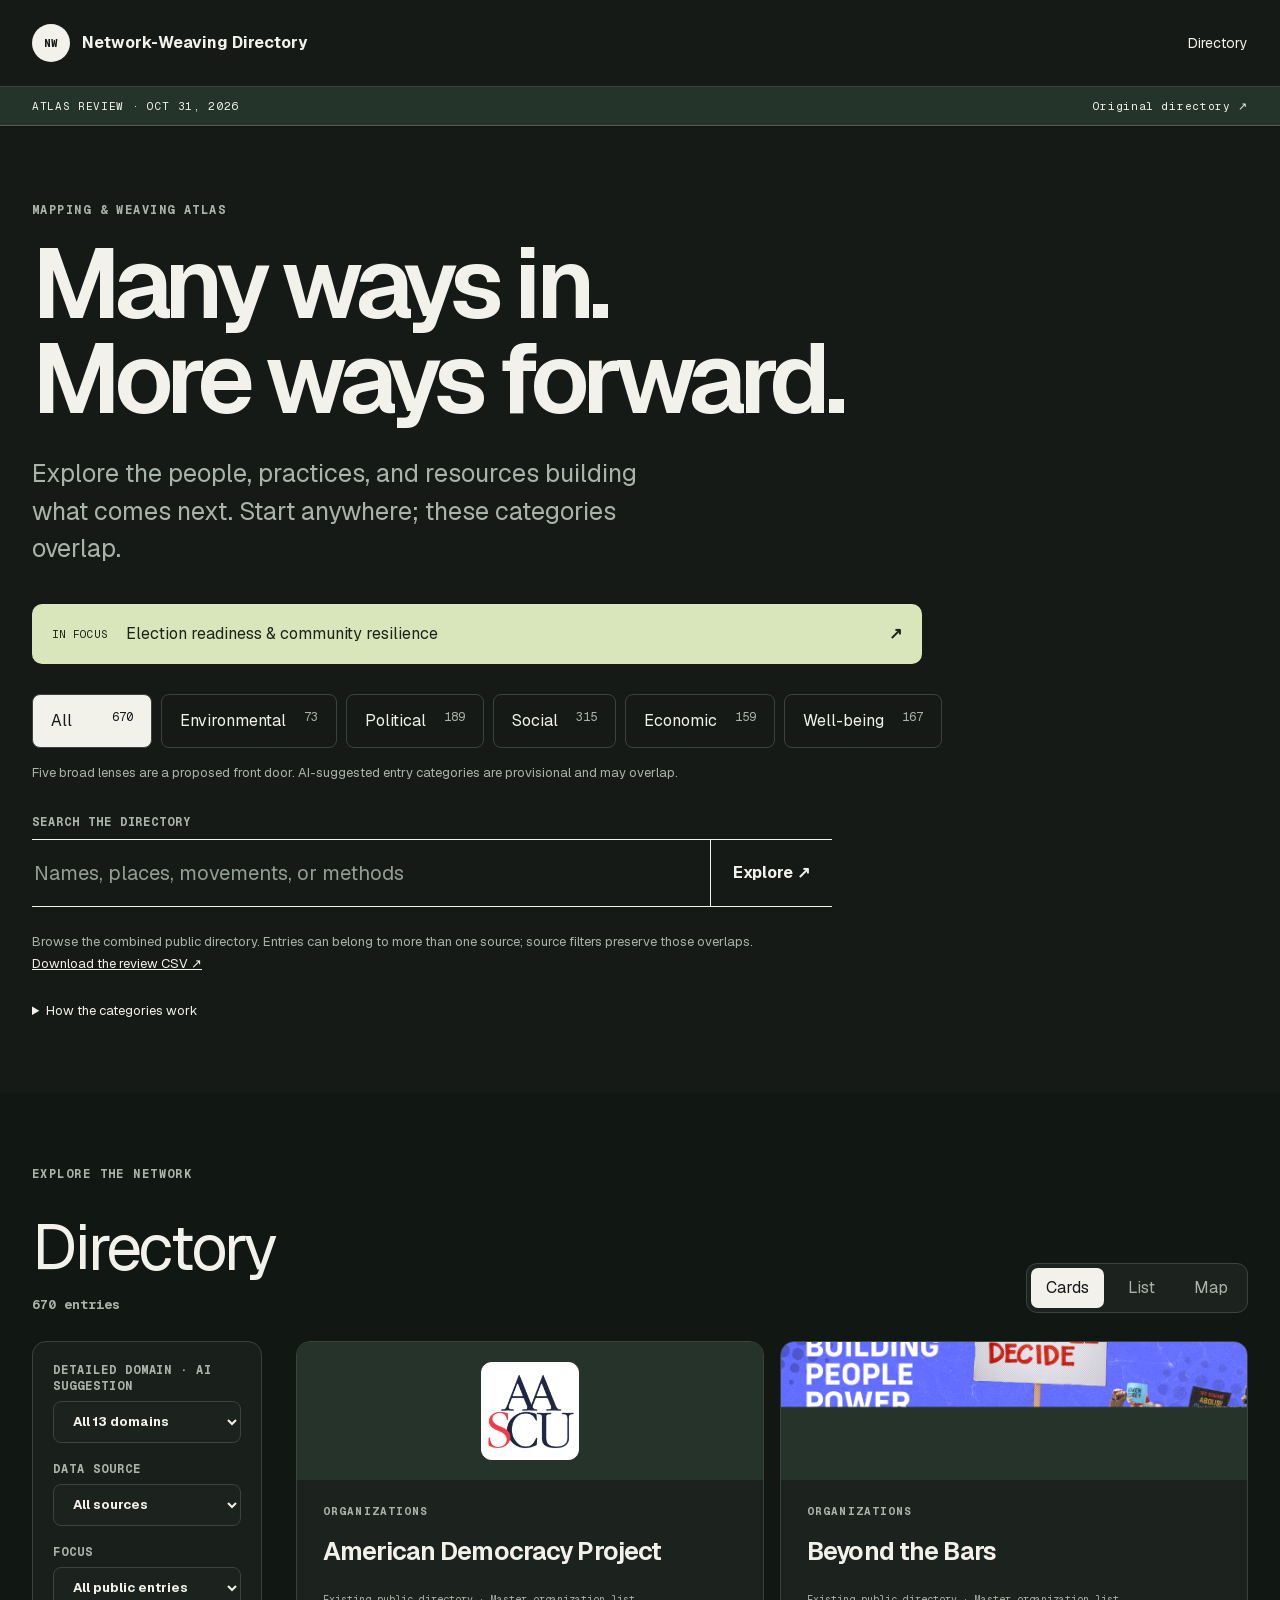
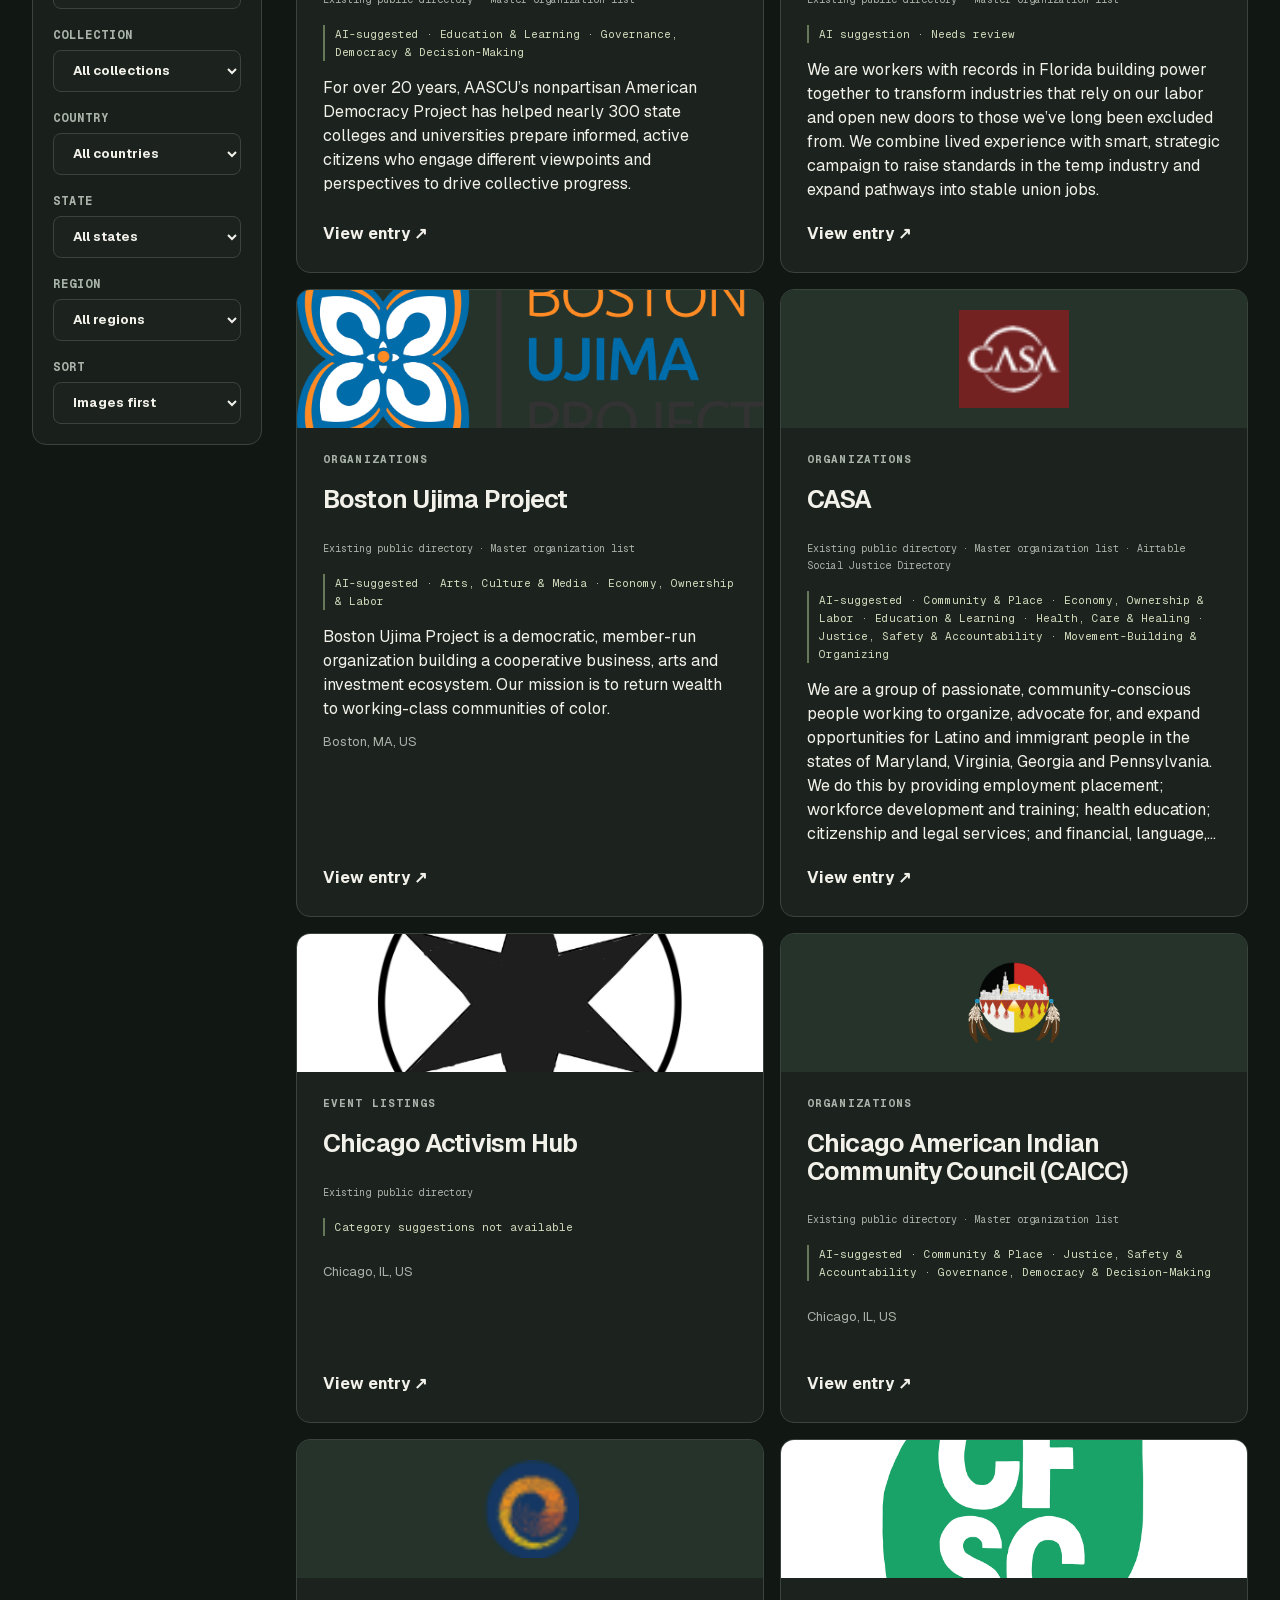
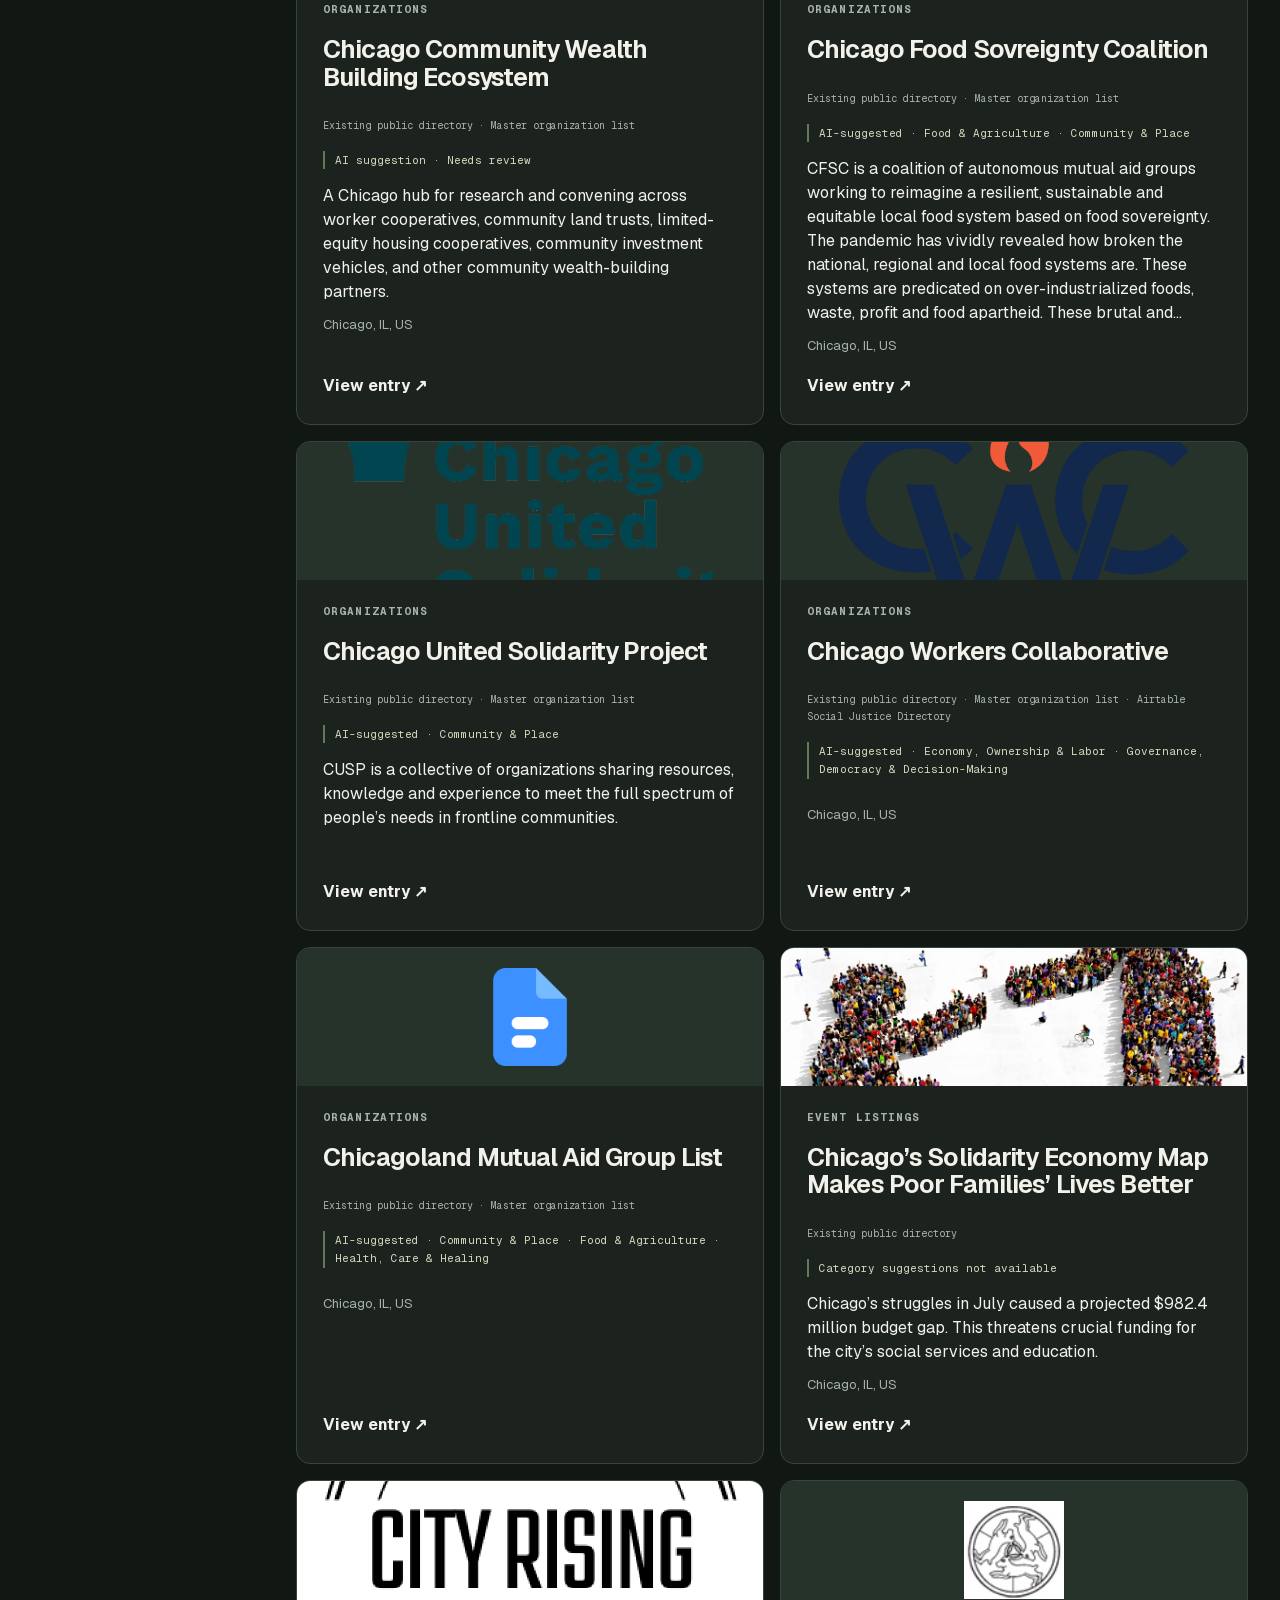
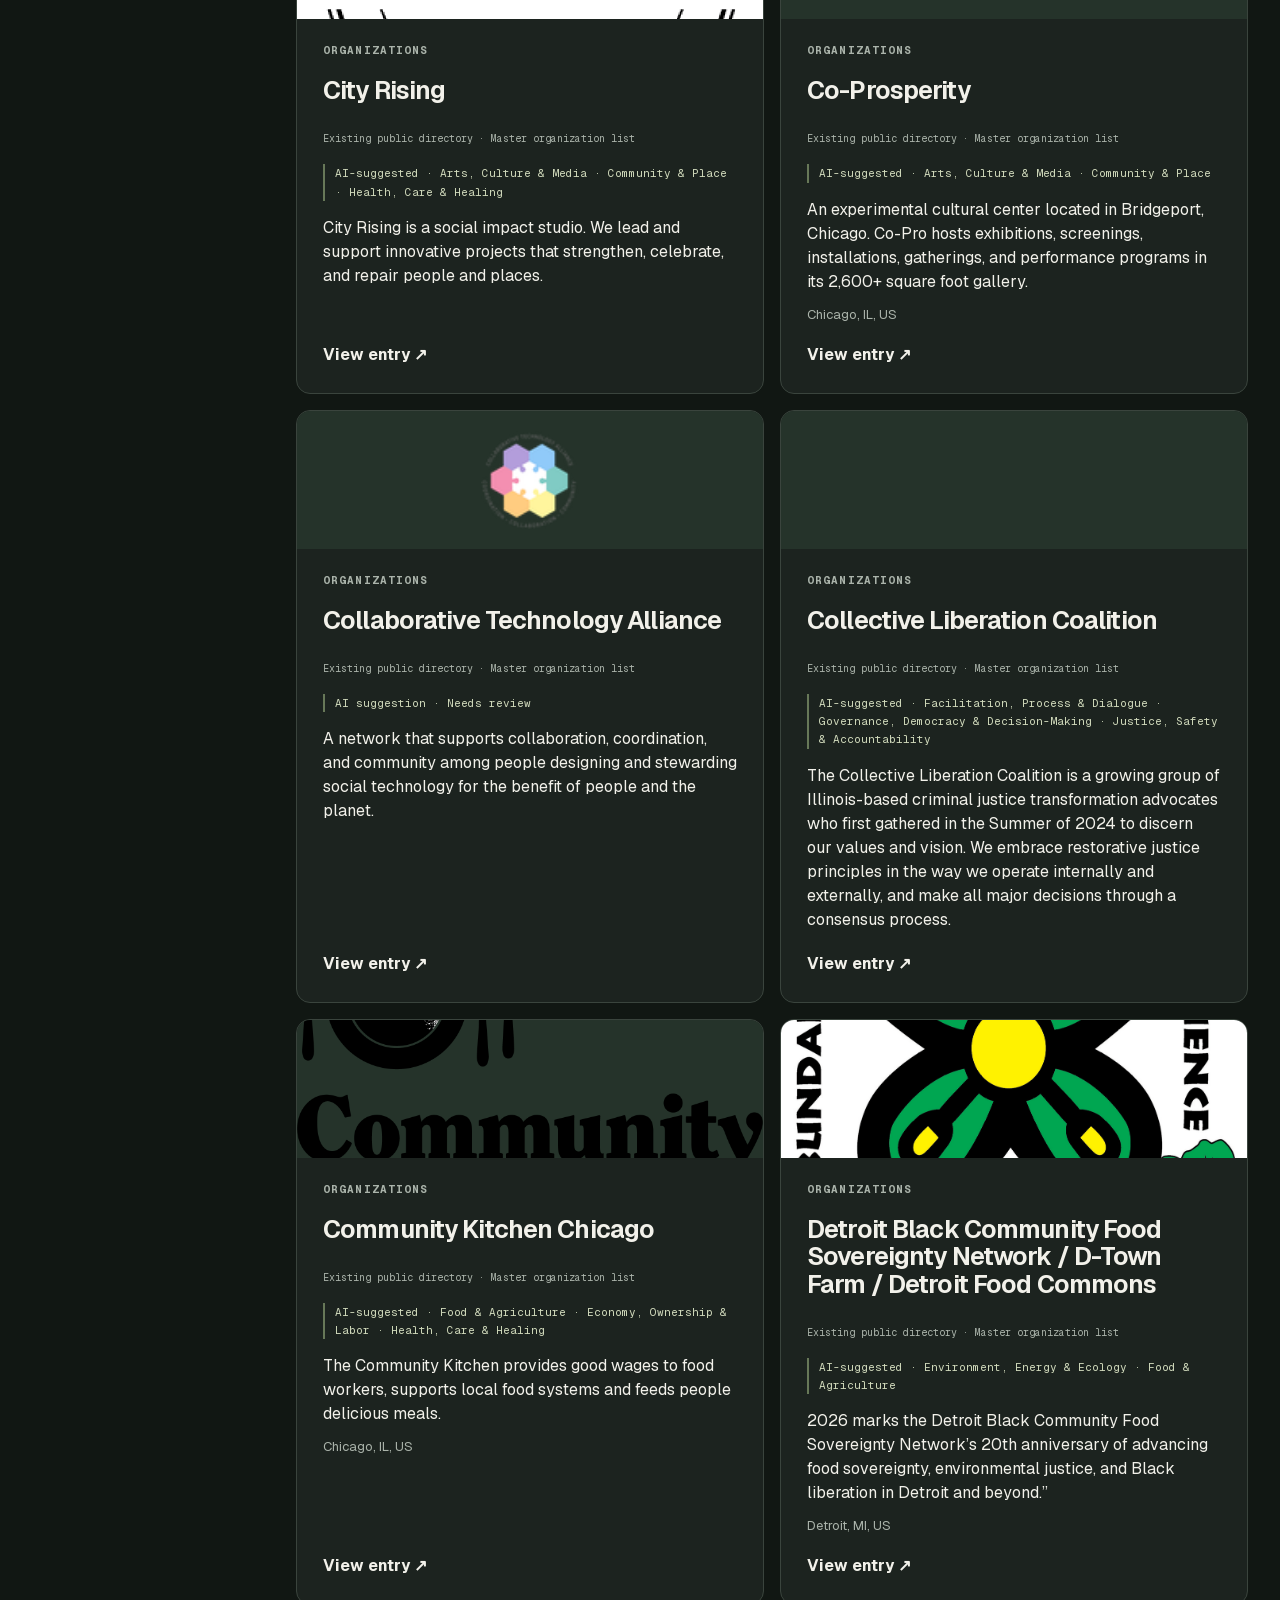
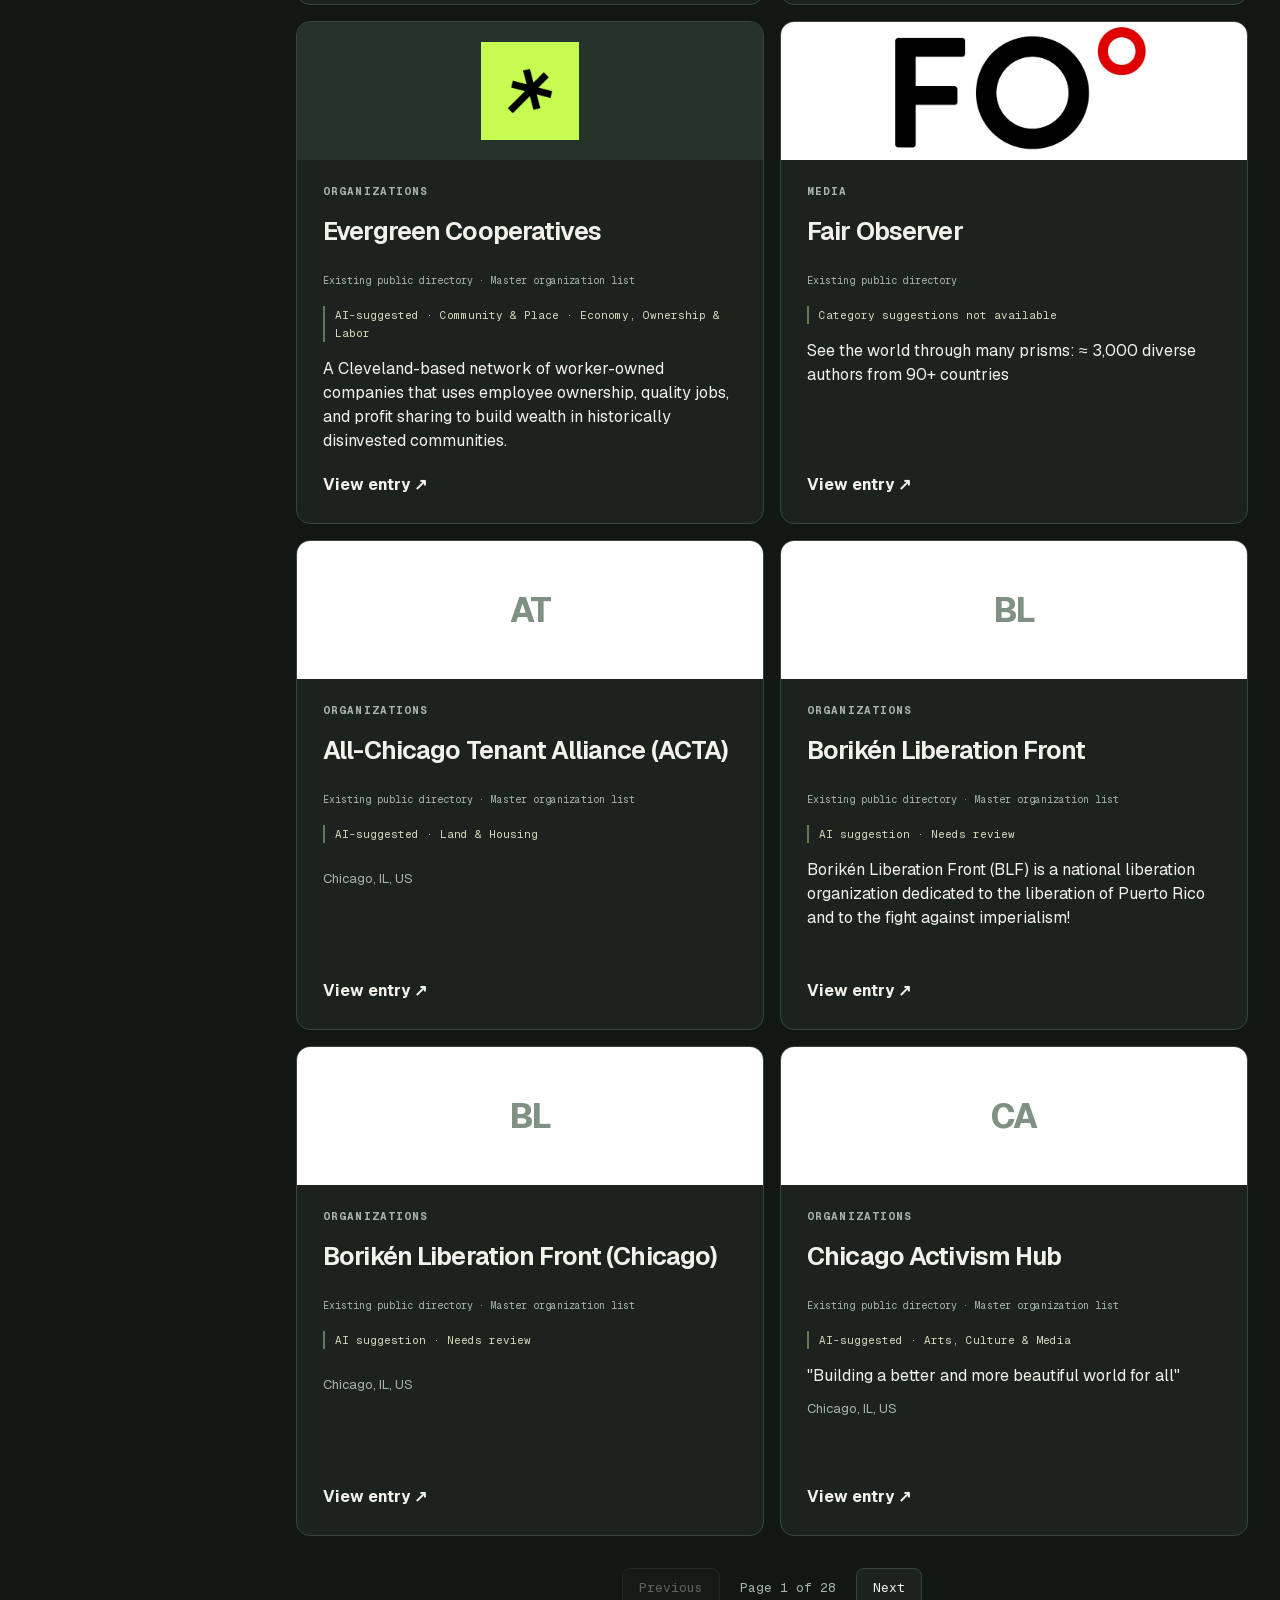
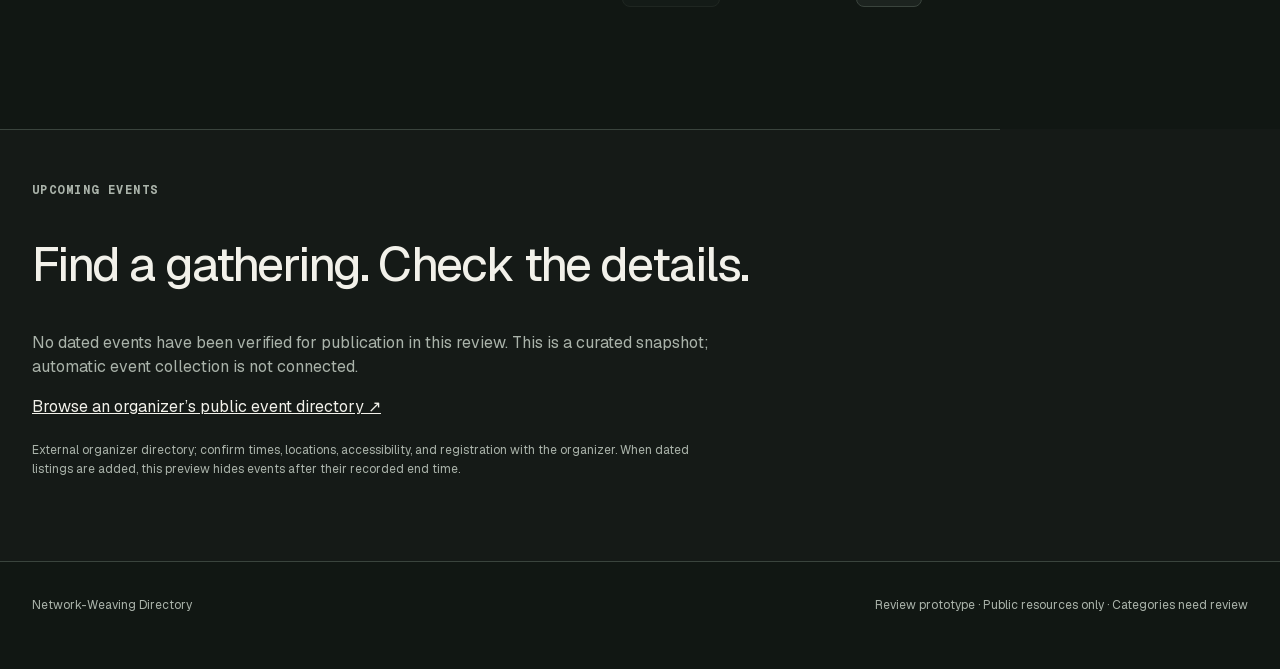
==== review-2026-10/index.html @ 5c13c652 "Add separate Atlas taxonomy and merged-source review" ====
<!doctype html>
<html lang="en">
<head>
  <meta charset="utf-8">
  <meta name="viewport" content="width=device-width, initial-scale=1">
  <meta name="theme-color" content="#151a17">
  <meta name="description" content="Explore the people and projects building what comes next.">
  <title>Collective Now — Atlas review</title>
  <link rel="stylesheet" href="../vendor/leaflet/leaflet.css">
  <link rel="stylesheet" href="../styles.css">
  <link rel="stylesheet" href="../match.css?v=mobile-20261016">
  <script defer src="../vendor/leaflet/leaflet.js"></script>
  <script defer src="./app.js?v=review-final-20261031"></script>
  <link rel="stylesheet" href="./review.css">
</head>
<body>
  <div class="shell">
    <header class="site-header">
      <a class="brand" href="#/" aria-label="Network-Weaving Directory home"><span class="brand-mark">NW</span><span>Network-Weaving Directory</span></a>
      <a class="nav-link" href="#/directory">Directory</a>
    </header>

    <div class="review-strip"><span>ATLAS REVIEW · OCT 31, 2026</span><a href="../">Original directory ↗</a></div>
    <main id="main">
      <section class="hero" id="hero">
        <p class="eyebrow">MAPPING &amp; WEAVING ATLAS</p>
        <h1>Many ways in.<br>More ways forward.</h1>
        <p class="hero-lead">Explore the people, practices, and resources building what comes next. Start anywhere; these categories overlap.</p>
        <a class="election-shortcut" href="#/directory?focus=election"><span>IN FOCUS</span> Election readiness &amp; community resilience <b aria-hidden="true">↗</b></a>
        <div id="lenses" class="lenses" aria-label="Broad lenses"></div>
        <p class="mapping-note">Five broad lenses are a proposed front door. AI-suggested entry categories are provisional and may overlap.</p>
        <form id="hero-search" class="hero-search" action="#/directory">
          <label for="search">SEARCH THE DIRECTORY</label>
          <div class="hero-search-row"><input id="search" type="search" placeholder="Names, places, movements, or methods" autocomplete="off"><button type="submit">Explore <span aria-hidden="true">↗</span></button></div>
        </form>
        <p class="merge-note">Browse the combined public directory. Entries can belong to more than one source; source filters preserve those overlaps. <a href="./directory-review.csv" download>Download the review CSV ↗</a></p>
        <details class="about-taxonomy"><summary>How the categories work</summary><p>Use a broad lens, search directly, or open a detailed domain. The 13 detailed domains remain available; no sequence of clicks is required. Individual category assignments are AI suggestions for review, not approved classifications.</p><p>Original tags remain visible on each entry. Domain, transformation, framework, practice, and place are different dimensions; this preview adds domain and broad-lens suggestions only.</p></details>
      </section>

      <section class="directory" id="directory" aria-labelledby="directory-title">
        <div class="section-heading"><div><p class="eyebrow">EXPLORE THE NETWORK</p><h2 id="directory-title">Directory</h2><p id="active-context" class="active-context"></p><p id="result-count" class="count" aria-live="polite"></p></div>
          <div class="view-switch" role="group" aria-label="Directory view">
            <button type="button" data-view="cards" aria-pressed="true">Cards</button>
            <button type="button" data-view="list" aria-pressed="false">List</button>
            <button type="button" data-view="map" aria-pressed="false">Map</button>
          </div>
        </div>
        <div class="directory-layout">
          <aside class="filters" aria-label="Directory filters">
            <label>DETAILED DOMAIN · AI SUGGESTION<select id="domain"><option value="">All 13 domains</option></select></label>
            <label>DATA SOURCE<select id="source"><option value="">All sources</option><option value="master-spreadsheet">Master organization list</option><option value="airtable-directory">Airtable Social Justice Directory</option><option value="existing-directory">Existing public directory</option><option value="election-curation">Reviewed election resources</option></select></label>
            <label>FOCUS<select id="focus"><option value="">All public entries</option><option value="election">Election &amp; democracy resources</option></select></label>
            <label>COLLECTION <select id="kind"><option value="">All collections</option></select></label>
            <label>COUNTRY <select id="country"><option value="">All countries</option></select></label>
            <label>STATE <select id="state"><option value="">All states</option></select></label>
            <label>REGION <select id="region"><option value="">All regions</option></select></label>
            <label>SORT <select id="sort"><option value="image">Images first</option><option value="az">Name A–Z</option><option value="za">Name Z–A</option></select></label>
            <button type="button" id="clear" class="clear" hidden>Clear filters</button>
          </aside>
          <div class="directory-content"><div id="results" class="results cards" aria-live="polite"></div><div id="pagination" class="pagination"></div></div>
        </div>
      </section>

      <section class="upcoming" id="upcoming"><p class="eyebrow">UPCOMING EVENTS</p><h2>Find a gathering. Check the details.</h2><p>No dated events have been verified for publication in this review. This is a curated snapshot; automatic event collection is not connected.</p><a href="https://indivisible.org/get-involved/attend-an-event/" target="_blank" rel="noopener noreferrer">Browse an organizer’s public event directory ↗</a><p class="fineprint">External organizer directory; confirm times, locations, accessibility, and registration with the organizer. When dated listings are added, this preview hides events after their recorded end time.</p></section>
      <section id="detail" class="detail" hidden aria-live="polite"></section>
    </main>
    <footer><span>Network-Weaving Directory</span><span>Review prototype · Public resources only · Categories need review</span></footer>
  </div>
</body>
</html>
---- vendor/leaflet/leaflet.css ----
/* required styles */

.leaflet-pane,
.leaflet-tile,
.leaflet-marker-icon,
.leaflet-marker-shadow,
.leaflet-tile-container,
.leaflet-pane > svg,
.leaflet-pane > canvas,
.leaflet-zoom-box,
.leaflet-image-layer,
.leaflet-layer {
	position: absolute;
	left: 0;
	top: 0;
	}
.leaflet-container {
	overflow: hidden;
	}
.leaflet-tile,
.leaflet-marker-icon,
.leaflet-marker-shadow {
	-webkit-user-select: none;
	   -moz-user-select: none;
	        user-select: none;
	  -webkit-user-drag: none;
	}
/* Prevents IE11 from highlighting tiles in blue */
.leaflet-tile::selection {
	background: transparent;
}
/* Safari renders non-retina tile on retina better with this, but Chrome is worse */
.leaflet-safari .leaflet-tile {
	image-rendering: -webkit-optimize-contrast;
	}
/* hack that prevents hw layers "stretching" when loading new tiles */
.leaflet-safari .leaflet-tile-container {
	width: 1600px;
	height: 1600px;
	-webkit-transform-origin: 0 0;
	}
.leaflet-marker-icon,
.leaflet-marker-shadow {
	display: block;
	}
/* .leaflet-container svg: reset svg max-width decleration shipped in Joomla! (joomla.org) 3.x */
/* .leaflet-container img: map is broken in FF if you have max-width: 100% on tiles */
.leaflet-container .leaflet-overlay-pane svg {
	max-width: none !important;
	max-height: none !important;
	}
.leaflet-container .leaflet-marker-pane img,
.leaflet-container .leaflet-shadow-pane img,
.leaflet-container .leaflet-tile-pane img,
.leaflet-container img.leaflet-image-layer,
.leaflet-container .leaflet-tile {
	max-width: none !important;
	max-height: none !important;
	width: auto;
	padding: 0;
	}

.leaflet-container img.leaflet-tile {
	/* See: https://bugs.chromium.org/p/chromium/issues/detail?id=600120 */
	mix-blend-mode: plus-lighter;
}

.leaflet-container.leaflet-touch-zoom {
	-ms-touch-action: pan-x pan-y;
	touch-action: pan-x pan-y;
	}
.leaflet-container.leaflet-touch-drag {
	-ms-touch-action: pinch-zoom;
	/* Fallback for FF which doesn't support pinch-zoom */
	touch-action: none;
	touch-action: pinch-zoom;
}
.leaflet-container.leaflet-touch-drag.leaflet-touch-zoom {
	-ms-touch-action: none;
	touch-action: none;
}
.leaflet-container {
	-webkit-tap-highlight-color: transparent;
}
.leaflet-container a {
	-webkit-tap-highlight-color: rgba(51, 181, 229, 0.4);
}
.leaflet-tile {
	filter: inherit;
	visibility: hidden;
	}
.leaflet-tile-loaded {
	visibility: inherit;
	}
.leaflet-zoom-box {
	width: 0;
	height: 0;
	-moz-box-sizing: border-box;
	     box-sizing: border-box;
	z-index: 800;
	}
/* workaround for https://bugzilla.mozilla.org/show_bug.cgi?id=888319 */
.leaflet-overlay-pane svg {
	-moz-user-select: none;
	}

.leaflet-pane         { z-index: 400; }

.leaflet-tile-pane    { z-index: 200; }
.leaflet-overlay-pane { z-index: 400; }
.leaflet-shadow-pane  { z-index: 500; }
.leaflet-marker-pane  { z-index: 600; }
.leaflet-tooltip-pane   { z-index: 650; }
.leaflet-popup-pane   { z-index: 700; }

.leaflet-map-pane canvas { z-index: 100; }
.leaflet-map-pane svg    { z-index: 200; }

.leaflet-vml-shape {
	width: 1px;
	height: 1px;
	}
.lvml {
	behavior: url(#default#VML);
	display: inline-block;
	position: absolute;
	}


/* control positioning */

.leaflet-control {
	position: relative;
	z-index: 800;
	pointer-events: visiblePainted; /* IE 9-10 doesn't have auto */
	pointer-events: auto;
	}
.leaflet-top,
.leaflet-bottom {
	position: absolute;
	z-index: 1000;
	pointer-events: none;
	}
.leaflet-top {
	top: 0;
	}
.leaflet-right {
	right: 0;
	}
.leaflet-bottom {
	bottom: 0;
	}
.leaflet-left {
	left: 0;
	}
.leaflet-control {
	float: left;
	clear: both;
	}
.leaflet-right .leaflet-control {
	float: right;
	}
.leaflet-top .leaflet-control {
	margin-top: 10px;
	}
.leaflet-bottom .leaflet-control {
	margin-bottom: 10px;
	}
.leaflet-left .leaflet-control {
	margin-left: 10px;
	}
.leaflet-right .leaflet-control {
	margin-right: 10px;
	}


/* zoom and fade animations */

.leaflet-fade-anim .leaflet-popup {
	opacity: 0;
	-webkit-transition: opacity 0.2s linear;
	   -moz-transition: opacity 0.2s linear;
	        transition: opacity 0.2s linear;
	}
.leaflet-fade-anim .leaflet-map-pane .leaflet-popup {
	opacity: 1;
	}
.leaflet-zoom-animated {
	-webkit-transform-origin: 0 0;
	    -ms-transform-origin: 0 0;
	        transform-origin: 0 0;
	}
svg.leaflet-zoom-animated {
	will-change: transform;
}

.leaflet-zoom-anim .leaflet-zoom-animated {
	-webkit-transition: -webkit-transform 0.25s cubic-bezier(0,0,0.25,1);
	   -moz-transition:    -moz-transform 0.25s cubic-bezier(0,0,0.25,1);
	        transition:         transform 0.25s cubic-bezier(0,0,0.25,1);
	}
.leaflet-zoom-anim .leaflet-tile,
.leaflet-pan-anim .leaflet-tile {
	-webkit-transition: none;
	   -moz-transition: none;
	        transition: none;
	}

.leaflet-zoom-anim .leaflet-zoom-hide {
	visibility: hidden;
	}


/* cursors */

.leaflet-interactive {
	cursor: pointer;
	}
.leaflet-grab {
	cursor: -webkit-grab;
	cursor:    -moz-grab;
	cursor:         grab;
	}
.leaflet-crosshair,
.leaflet-crosshair .leaflet-interactive {
	cursor: crosshair;
	}
.leaflet-popup-pane,
.leaflet-control {
	cursor: auto;
	}
.leaflet-dragging .leaflet-grab,
.leaflet-dragging .leaflet-grab .leaflet-interactive,
.leaflet-dragging .leaflet-marker-draggable {
	cursor: move;
	cursor: -webkit-grabbing;
	cursor:    -moz-grabbing;
	cursor:         grabbing;
	}

/* marker & overlays interactivity */
.leaflet-marker-icon,
.leaflet-marker-shadow,
.leaflet-image-layer,
.leaflet-pane > svg path,
.leaflet-tile-container {
	pointer-events: none;
	}

.leaflet-marker-icon.leaflet-interactive,
.leaflet-image-layer.leaflet-interactive,
.leaflet-pane > svg path.leaflet-interactive,
svg.leaflet-image-layer.leaflet-interactive path {
	pointer-events: visiblePainted; /* IE 9-10 doesn't have auto */
	pointer-events: auto;
	}

/* visual tweaks */

.leaflet-container {
	background: #ddd;
	outline-offset: 1px;
	}
.leaflet-container a {
	color: #0078A8;
	}
.leaflet-zoom-box {
	border: 2px dotted #38f;
	background: rgba(255,255,255,0.5);
	}


/* general typography */
.leaflet-container {
	font-family: "Helvetica Neue", Arial, Helvetica, sans-serif;
	font-size: 12px;
	font-size: 0.75rem;
	line-height: 1.5;
	}


/* general toolbar styles */

.leaflet-bar {
	box-shadow: 0 1px 5px rgba(0,0,0,0.65);
	border-radius: 4px;
	}
.leaflet-bar a {
	background-color: #fff;
	border-bottom: 1px solid #ccc;
	width: 26px;
	height: 26px;
	line-height: 26px;
	display: block;
	text-align: center;
	text-decoration: none;
	color: black;
	}
.leaflet-bar a,
.leaflet-control-layers-toggle {
	background-position: 50% 50%;
	background-repeat: no-repeat;
	display: block;
	}
.leaflet-bar a:hover,
.leaflet-bar a:focus {
	background-color: #f4f4f4;
	}
.leaflet-bar a:first-child {
	border-top-left-radius: 4px;
	border-top-right-radius: 4px;
	}
.leaflet-bar a:last-child {
	border-bottom-left-radius: 4px;
	border-bottom-right-radius: 4px;
	border-bottom: none;
	}
.leaflet-bar a.leaflet-disabled {
	cursor: default;
	background-color: #f4f4f4;
	color: #bbb;
	}

.leaflet-touch .leaflet-bar a {
	width: 30px;
	height: 30px;
	line-height: 30px;
	}
.leaflet-touch .leaflet-bar a:first-child {
	border-top-left-radius: 2px;
	border-top-right-radius: 2px;
	}
.leaflet-touch .leaflet-bar a:last-child {
	border-bottom-left-radius: 2px;
	border-bottom-right-radius: 2px;
	}

/* zoom control */

.leaflet-control-zoom-in,
.leaflet-control-zoom-out {
	font: bold 18px 'Lucida Console', Monaco, monospace;
	text-indent: 1px;
	}

.leaflet-touch .leaflet-control-zoom-in, .leaflet-touch .leaflet-control-zoom-out  {
	font-size: 22px;
	}


/* layers control */

.leaflet-control-layers {
	box-shadow: 0 1px 5px rgba(0,0,0,0.4);
	background: #fff;
	border-radius: 5px;
	}
.leaflet-control-layers-toggle {
	background-image: url(images/layers.png);
	width: 36px;
	height: 36px;
	}
.leaflet-retina .leaflet-control-layers-toggle {
	background-image: url(images/layers-2x.png);
	background-size: 26px 26px;
	}
.leaflet-touch .leaflet-control-layers-toggle {
	width: 44px;
	height: 44px;
	}
.leaflet-control-layers .leaflet-control-layers-list,
.leaflet-control-layers-expanded .leaflet-control-layers-toggle {
	display: none;
	}
.leaflet-control-layers-expanded .leaflet-control-layers-list {
	display: block;
	position: relative;
	}
.leaflet-control-layers-expanded {
	padding: 6px 10px 6px 6px;
	color: #333;
	background: #fff;
	}
.leaflet-control-layers-scrollbar {
	overflow-y: scroll;
	overflow-x: hidden;
	padding-right: 5px;
	}
.leaflet-control-layers-selector {
	margin-top: 2px;
	position: relative;
	top: 1px;
	}
.leaflet-control-layers label {
	display: block;
	font-size: 13px;
	font-size: 1.08333em;
	}
.leaflet-control-layers-separator {
	height: 0;
	border-top: 1px solid #ddd;
	margin: 5px -10px 5px -6px;
	}

/* Default icon URLs */
.leaflet-default-icon-path { /* used only in path-guessing heuristic, see L.Icon.Default */
	background-image: url(images/marker-icon.png);
	}


/* attribution and scale controls */

.leaflet-container .leaflet-control-attribution {
	background: #fff;
	background: rgba(255, 255, 255, 0.8);
	margin: 0;
	}
.leaflet-control-attribution,
.leaflet-control-scale-line {
	padding: 0 5px;
	color: #333;
	line-height: 1.4;
	}
.leaflet-control-attribution a {
	text-decoration: none;
	}
.leaflet-control-attribution a:hover,
.leaflet-control-attribution a:focus {
	text-decoration: underline;
	}
.leaflet-attribution-flag {
	display: inline !important;
	vertical-align: baseline !important;
	width: 1em;
	height: 0.6669em;
	}
.leaflet-left .leaflet-control-scale {
	margin-left: 5px;
	}
.leaflet-bottom .leaflet-control-scale {
	margin-bottom: 5px;
	}
.leaflet-control-scale-line {
	border: 2px solid #777;
	border-top: none;
	line-height: 1.1;
	padding: 2px 5px 1px;
	white-space: nowrap;
	-moz-box-sizing: border-box;
	     box-sizing: border-box;
	background: rgba(255, 255, 255, 0.8);
	text-shadow: 1px 1px #fff;
	}
.leaflet-control-scale-line:not(:first-child) {
	border-top: 2px solid #777;
	border-bottom: none;
	margin-top: -2px;
	}
.leaflet-control-scale-line:not(:first-child):not(:last-child) {
	border-bottom: 2px solid #777;
	}

.leaflet-touch .leaflet-control-attribution,
.leaflet-touch .leaflet-control-layers,
.leaflet-touch .leaflet-bar {
	box-shadow: none;
	}
.leaflet-touch .leaflet-control-layers,
.leaflet-touch .leaflet-bar {
	border: 2px solid rgba(0,0,0,0.2);
	background-clip: padding-box;
	}


/* popup */

.leaflet-popup {
	position: absolute;
	text-align: center;
	margin-bottom: 20px;
	}
.leaflet-popup-content-wrapper {
	padding: 1px;
	text-align: left;
	border-radius: 12px;
	}
.leaflet-popup-content {
	margin: 13px 24px 13px 20px;
	line-height: 1.3;
	font-size: 13px;
	font-size: 1.08333em;
	min-height: 1px;
	}
.leaflet-popup-content p {
	margin: 17px 0;
	margin: 1.3em 0;
	}
.leaflet-popup-tip-container {
	width: 40px;
	height: 20px;
	position: absolute;
	left: 50%;
	margin-top: -1px;
	margin-left: -20px;
	overflow: hidden;
	pointer-events: none;
	}
.leaflet-popup-tip {
	width: 17px;
	height: 17px;
	padding: 1px;

	margin: -10px auto 0;
	pointer-events: auto;

	-webkit-transform: rotate(45deg);
	   -moz-transform: rotate(45deg);
	    -ms-transform: rotate(45deg);
	        transform: rotate(45deg);
	}
.leaflet-popup-content-wrapper,
.leaflet-popup-tip {
	background: white;
	color: #333;
	box-shadow: 0 3px 14px rgba(0,0,0,0.4);
	}
.leaflet-container a.leaflet-popup-close-button {
	position: absolute;
	top: 0;
	right: 0;
	border: none;
	text-align: center;
	width: 24px;
	height: 24px;
	font: 16px/24px Tahoma, Verdana, sans-serif;
	color: #757575;
	text-decoration: none;
	background: transparent;
	}
.leaflet-container a.leaflet-popup-close-button:hover,
.leaflet-container a.leaflet-popup-close-button:focus {
	color: #585858;
	}
.leaflet-popup-scrolled {
	overflow: auto;
	}

.leaflet-oldie .leaflet-popup-content-wrapper {
	-ms-zoom: 1;
	}
.leaflet-oldie .leaflet-popup-tip {
	width: 24px;
	margin: 0 auto;

	-ms-filter: "progid:DXImageTransform.Microsoft.Matrix(M11=0.70710678, M12=0.70710678, M21=-0.70710678, M22=0.70710678)";
	filter: progid:DXImageTransform.Microsoft.Matrix(M11=0.70710678, M12=0.70710678, M21=-0.70710678, M22=0.70710678);
	}

.leaflet-oldie .leaflet-control-zoom,
.leaflet-oldie .leaflet-control-layers,
.leaflet-oldie .leaflet-popup-content-wrapper,
.leaflet-oldie .leaflet-popup-tip {
	border: 1px solid #999;
	}


/* div icon */

.leaflet-div-icon {
	background: #fff;
	border: 1px solid #666;
	}


/* Tooltip */
/* Base styles for the element that has a tooltip */
.leaflet-tooltip {
	position: absolute;
	padding: 6px;
	background-color: #fff;
	border: 1px solid #fff;
	border-radius: 3px;
	color: #222;
	white-space: nowrap;
	-webkit-user-select: none;
	-moz-user-select: none;
	-ms-user-select: none;
	user-select: none;
	pointer-events: none;
	box-shadow: 0 1px 3px rgba(0,0,0,0.4);
	}
.leaflet-tooltip.leaflet-interactive {
	cursor: pointer;
	pointer-events: auto;
	}
.leaflet-tooltip-top:before,
.leaflet-tooltip-bottom:before,
.leaflet-tooltip-left:before,
.leaflet-tooltip-right:before {
	position: absolute;
	pointer-events: none;
	border: 6px solid transparent;
	background: transparent;
	content: "";
	}

/* Directions */

.leaflet-tooltip-bottom {
	margin-top: 6px;
}
.leaflet-tooltip-top {
	margin-top: -6px;
}
.leaflet-tooltip-bottom:before,
.leaflet-tooltip-top:before {
	left: 50%;
	margin-left: -6px;
	}
.leaflet-tooltip-top:before {
	bottom: 0;
	margin-bottom: -12px;
	border-top-color: #fff;
	}
.leaflet-tooltip-bottom:before {
	top: 0;
	margin-top: -12px;
	margin-left: -6px;
	border-bottom-color: #fff;
	}
.leaflet-tooltip-left {
	margin-left: -6px;
}
.leaflet-tooltip-right {
	margin-left: 6px;
}
.leaflet-tooltip-left:before,
.leaflet-tooltip-right:before {
	top: 50%;
	margin-top: -6px;
	}
.leaflet-tooltip-left:before {
	right: 0;
	margin-right: -12px;
	border-left-color: #fff;
	}
.leaflet-tooltip-right:before {
	left: 0;
	margin-left: -12px;
	border-right-color: #fff;
	}

/* Printing */

@media print {
	/* Prevent printers from removing background-images of controls. */
	.leaflet-control {
		-webkit-print-color-adjust: exact;
		print-color-adjust: exact;
		}
	}
---- styles.css ----
:root{color-scheme:dark;--bg:#121816;--panel:#1a211e;--panel2:#202923;--ink:#f1efe8;--muted:#a6afa8;--line:#3c4840;--lime:#d4e59c;--mono:ui-monospace,SFMono-Regular,Menlo,Consolas,monospace;font-family:Inter,"Helvetica Neue",Arial,sans-serif}
*{box-sizing:border-box}html{scroll-behavior:smooth}body{margin:0;background:var(--bg);color:var(--ink)}button,input,select{font:inherit}button,a,select{touch-action:manipulation}button{cursor:pointer}a{color:inherit}a:hover{color:var(--lime)}button:focus-visible,a:focus-visible,input:focus-visible,select:focus-visible{outline:2px solid var(--lime);outline-offset:3px}
.shell{max-width:1300px;margin:auto;padding:0 clamp(20px,3vw,48px)}.site-header{height:92px;display:flex;align-items:center;justify-content:space-between;border-bottom:1px solid var(--line)}.brand{display:flex;align-items:center;gap:12px;text-decoration:none;font-size:16px;font-weight:750}.brand-mark{width:40px;height:40px;border-radius:50%;background:var(--ink);color:var(--bg);display:grid;place-items:center;font:700 12px var(--mono)}.brand-sub{color:var(--muted);font-weight:500}.nav-link{text-decoration:none;font-size:14px}.eyebrow{font:700 12px var(--mono);letter-spacing:.14em;color:var(--lime)}.hero{padding:clamp(90px,12vw,155px) 0 84px}.hero h1{max-width:1010px;margin:26px 0 24px;font-size:clamp(53px,7vw,110px);line-height:.99;letter-spacing:-.075em;font-weight:760}.hero-lead{max-width:610px;color:var(--muted);font-size:clamp(19px,2vw,25px);line-height:1.45}.hero-search{margin-top:42px;max-width:850px}.hero-search label,.filters label{display:block;font:700 11px var(--mono);letter-spacing:.13em;color:var(--muted)}.hero-search-row{display:flex;border-block:1px solid var(--ink);margin-top:10px}.hero-search input{min-width:0;flex:1;padding:20px 2px;border:0;background:transparent;color:var(--ink);outline:0;font-size:18px}.hero-search input::placeholder{color:#7f8981}.hero-search button{border:0;border-left:1px solid var(--ink);padding:0 24px;background:transparent;color:var(--ink);font-weight:700}.hero-search button:hover{background:var(--lime);color:var(--bg)}.collections{display:flex;flex-wrap:wrap;gap:9px;margin-top:55px}.collection{background:var(--panel);border:1px solid var(--line);border-radius:99px;color:var(--ink);padding:10px 15px;font-size:13px}.collection b{font-family:var(--mono);margin-right:8px;color:var(--lime)}.collection:hover,.collection.active{background:var(--lime);color:var(--bg)}.collection:hover b,.collection.active b{color:var(--bg)}
.directory{padding:36px 0 90px;border-top:1px solid var(--line)}.section-heading{display:flex;align-items:end;justify-content:space-between;gap:20px}.section-heading h2{font-size:clamp(44px,6vw,76px);letter-spacing:-.06em;line-height:1;margin:15px 0 26px}.count{color:var(--muted);font:14px var(--mono);white-space:nowrap}.toolbar{display:flex;justify-content:space-between;align-items:center;border-bottom:1px solid var(--line);padding:20px 0}.view-switch{display:flex;gap:5px}.view-switch button,.clear,.pagination button{border:1px solid var(--line);border-radius:99px;padding:10px 16px;background:transparent;color:var(--ink);font-size:13px}.view-switch button[aria-pressed=true]{background:var(--ink);border-color:var(--ink);color:var(--bg)}.clear{border:0;color:var(--lime)}.filters{display:grid;grid-template-columns:repeat(5,minmax(120px,1fr));gap:18px;padding:27px 0}.filters select{display:block;width:100%;margin-top:10px;padding:11px 28px 11px 10px;border:1px solid var(--line);background:var(--panel);color:var(--ink);border-radius:3px;font-size:14px}.results.cards{display:grid;grid-template-columns:repeat(3,minmax(0,1fr));gap:18px}.card{background:var(--panel);border:1px solid var(--line);min-height:350px;display:flex;flex-direction:column;overflow:hidden}.card-art{height:150px;display:grid;place-items:center;background:var(--panel2);overflow:hidden;color:var(--lime);font-size:44px;font-weight:700;letter-spacing:-.1em}.card-art img{height:100%;width:100%;object-fit:cover}.card-art.logo img{object-fit:contain;max-height:112px;max-width:80%}.card-body{padding:23px;display:flex;flex-direction:column;flex:1}.kind{font:700 11px var(--mono);letter-spacing:.1em;color:var(--lime);text-transform:uppercase}.card h3{font-size:24px;line-height:1.14;letter-spacing:-.035em;margin:12px 0}.card h3 a{text-decoration:none}.summary{color:var(--muted);line-height:1.48;font-size:14px;overflow-wrap:anywhere}.card .summary{display:-webkit-box;-webkit-line-clamp:4;-webkit-box-orient:vertical;overflow:hidden}.meta{color:#bdc5bd;font:12px var(--mono);margin-top:auto;padding-top:15px}.view-entry{display:inline-block;margin-top:20px;text-decoration:none;border-bottom:1px solid var(--lime);width:max-content;font-size:13px;font-weight:700}.results.list{display:block}.list .card{min-height:0;display:grid;grid-template-columns:130px 1fr;margin-bottom:10px}.list .card-art{height:100%;min-height:150px}.list .card-body{padding:20px}.list .card h3{margin:8px 0}.list .card .summary{-webkit-line-clamp:2}.pagination{display:flex;justify-content:center;align-items:center;gap:20px;margin:32px 0;color:var(--muted);font:13px var(--mono)}.pagination button:disabled{opacity:.35;cursor:default}.empty{padding:80px 20px;text-align:center;border:1px solid var(--line);color:var(--muted)}.empty h3{color:var(--ink);font-size:28px}
.map{position:relative;height:600px;max-height:68vw;border:1px solid var(--line);overflow:hidden;background:radial-gradient(circle at 40% 50%,#324537,#202b25 55%,#18211c)}.map::before{content:"";position:absolute;inset:0;background-image:linear-gradient(to right,#ffffff12 1px,transparent 1px),linear-gradient(to bottom,#ffffff12 1px,transparent 1px);background-size:10% 20%;pointer-events:none}.map-label{position:absolute;left:25px;top:22px;z-index:2;color:var(--ink);background:#121816cb;padding:9px 12px;font:12px var(--mono)}.map-point{position:absolute;width:14px;height:14px;border:2px solid var(--bg);border-radius:50%;background:var(--lime);transform:translate(-50%,-50%);box-shadow:0 0 0 2px var(--lime);z-index:1}.map-point:hover,.map-point:focus-visible{transform:translate(-50%,-50%) scale(1.4);z-index:3}.map-key{margin-top:14px;color:var(--muted);font-size:13px}.detail{padding:70px 0 110px;max-width:900px}.back-link{text-decoration:none;font:13px var(--mono);color:var(--lime)}.detail h1{font-size:clamp(52px,7vw,90px);line-height:1.05;letter-spacing:-.07em;margin:24px 0}.detail .summary{font-size:21px;line-height:1.55;color:var(--ink)}.detail .detail-art{max-height:360px;max-width:100%;object-fit:contain;margin:35px 0;background:var(--panel);padding:20px}.chips{display:flex;gap:8px;flex-wrap:wrap;margin:30px 0}.chip{border:1px solid var(--line);border-radius:99px;padding:7px 12px;font-size:12px;color:var(--muted)}.detail-meta{display:grid;grid-template-columns:repeat(2,minmax(0,1fr));gap:15px;border-block:1px solid var(--line);padding:22px 0;margin:35px 0}.detail-meta dt{font:11px var(--mono);color:var(--muted);text-transform:uppercase}.detail-meta dd{margin:6px 0 0}.website{display:inline-block;padding:14px 20px;border:1px solid var(--lime);text-decoration:none;color:var(--lime);font-weight:700}footer{display:flex;justify-content:space-between;gap:20px;border-top:1px solid var(--line);padding:36px 0 55px;color:var(--muted);font-size:12px}
@media(max-width:850px){.results.cards{grid-template-columns:repeat(2,minmax(0,1fr))}.filters{grid-template-columns:repeat(3,minmax(0,1fr))}.hero{padding-top:95px}.hero h1{font-size:clamp(53px,8vw,75px)}}
@media(max-width:590px){.brand-sub{display:none}.site-header{height:72px}.hero{padding:75px 0 58px}.hero h1{font-size:52px}.hero-lead{font-size:18px}.hero-search-row{flex-wrap:wrap}.hero-search input{width:100%;flex:auto}.hero-search button{width:100%;border-left:0;border-top:1px solid var(--ink);padding:14px}.collections{margin-top:32px}.section-heading{align-items:start}.count{padding-top:30px}.filters{grid-template-columns:repeat(2,minmax(0,1fr));gap:14px}.results.cards{grid-template-columns:1fr}.list .card{grid-template-columns:100px 1fr}.list .card-art{min-height:120px}.list .card-body{padding:14px}.list .card h3{font-size:19px}.list .summary{display:none}.map{height:450px;max-height:none}.detail-meta{grid-template-columns:1fr}footer{display:block}footer span{display:block;margin-top:10px}}
.map-wrap{position:relative}.map-tools{display:flex;align-items:center;gap:20px;flex-wrap:wrap;margin-bottom:12px;color:var(--muted);font:12px var(--mono)}.map-tools button{border:1px solid var(--lime);background:var(--panel);color:var(--lime);padding:10px 14px;border-radius:3px}.map-tools button:hover{background:var(--lime);color:var(--bg)}.map.leaflet-container{background:#d9e4d7;color:#19251c;font-family:Inter,"Helvetica Neue",Arial,sans-serif}.map.leaflet-container::before{display:none}.directory-marker{display:flex;align-items:center;justify-content:center;background:var(--lime);border:2px solid #193122;border-radius:99px;box-shadow:0 1px 8px #0007;color:#172217;font:700 12px var(--mono)}.directory-marker span{display:block}.directory-marker.cluster{background:#f1efe8}.directory-marker.approx{background:#d4e59c;border-style:dashed}.map-popup{min-width:170px;color:#18241c}.map-popup strong{display:block;font-size:15px;line-height:1.25}.map-popup p{margin:6px 0;font-size:12px}.map-popup small{display:block;color:#526254;font-size:11px;line-height:1.35}.map-popup a{display:block;margin-top:10px;color:#194e32;font-weight:700}.leaflet-popup-content-wrapper{border-radius:4px}.leaflet-control-attribution{font-size:11px!important}
---- match.css ----
@font-face{font-family:Geist;src:url('./assets/fonts/geist.woff2') format('woff2');font-style:normal;font-weight:100 900;font-display:swap}
@font-face{font-family:Geist Mono;src:url('./assets/fonts/geist-mono.woff2') format('woff2');font-style:normal;font-weight:100 900;font-display:swap}
:root{--bg:#151a17;--panel:#1c231f;--panel2:#1c231f;--ink:#f2f1ea;--muted:#aab3aa;--line:#3a443d;--lime:#f2f1ea;--mono:'Geist Mono',monospace;font-family:Geist,Arial,sans-serif;color-scheme:dark}
body{background:var(--bg);color:var(--ink);font-family:Geist,Arial,sans-serif;line-height:1.5}
.shell{max-width:none;padding:0}.site-header{height:87px;padding:24px 32px;margin:0;border-color:var(--line)}.brand{font-size:16px;font-weight:700;gap:12px}.brand-mark{width:38px;height:38px;font-family:var(--mono);font-size:11px;font-weight:700;background:var(--ink);color:#151a17}.nav-link{font-size:14px}.nav-link:hover{color:var(--muted)}
.eyebrow{font:700 12px var(--mono);letter-spacing:.12em;color:var(--muted);margin:0 0 18px;text-transform:uppercase}
.hero{padding:109px 32px 72px;min-height:730px}.hero h1{max-width:950px;font-size:clamp(50px,7.6vw,112px);font-weight:610;letter-spacing:-.065em;line-height:.96;margin:0}.hero-lead{max-width:650px;color:var(--muted);font-size:clamp(18px,2.1vw,25px);line-height:1.5;margin:30px 0 0}.hero-search{margin-top:30px;max-width:800px}.hero-search label,.filters label{font:700 12px var(--mono);letter-spacing:.08em;color:var(--muted)}.hero-search-row{margin-top:9px;border-block:1px solid var(--ink)}.hero-search input{font:400 20px Geist,Arial,sans-serif;padding:18px 2px;min-height:66px}.hero-search input::placeholder{color:#939d93}.hero-search button{font-weight:700;font-size:16px;padding:0 22px}.hero-search button:hover{background:#dfe3d8;color:#151a17}
.collections{gap:28px 48px;margin-top:48px}.collection{background:none;border:0;border-bottom:1px solid transparent;border-radius:0;padding:0 0 7px;color:var(--ink);display:flex;align-items:baseline;gap:9px;font-size:13px}.collection b{font:750 24px Geist,Arial,sans-serif;letter-spacing:-.045em;margin:0;color:var(--ink)}.collection:not(.active){color:var(--muted)}.collection:hover,.collection.active{background:none;color:var(--ink);border-bottom-color:var(--ink)}.collection:hover b,.collection.active b{color:var(--ink)}
.directory{width:100%;margin:0;border:0;background:#111713;padding:72px 32px 90px}.section-heading{position:relative;align-items:end;gap:24px;margin-bottom:28px}.section-heading h2{font-size:clamp(44px,5vw,72px);font-weight:400;letter-spacing:-.045em;line-height:1.5;margin:0}.count{font:700 13px var(--mono);color:var(--muted);margin:0 0 0}.view-switch{display:flex;gap:9px;align-items:center;background:var(--panel);border:1px solid var(--line);border-radius:11px;padding:4px;margin-bottom:0}.view-switch button{border:0;border-radius:7px;padding:8px 15px;background:none;color:var(--muted);font-size:16px}.view-switch button[aria-pressed=true]{background:var(--ink);color:#151a17;border:0}.view-switch button:hover:not([aria-pressed=true]){color:var(--ink)}
.directory-layout{display:grid;grid-template-columns:210px minmax(0,1fr);gap:34px;align-items:start}.directory-content{min-width:0}.filters{display:grid;grid-template-columns:1fr;gap:18px;background:rgba(28,35,31,.78);border:1px solid var(--line);border-radius:14px;padding:20px}.filters label{display:block;min-width:0}.filters select{font:700 13px Geist,Arial,sans-serif;margin-top:7px;padding:10px 30px 10px 15px;height:42px;min-width:0;background:var(--panel);border:1px solid var(--line);border-radius:8px;color:var(--ink)}.clear{border:0;border-radius:0;padding:4px 0;text-align:left;color:var(--muted);font:700 12px var(--mono)}.clear:hover{color:var(--ink)}
.results.cards{grid-template-columns:repeat(2,minmax(0,1fr));gap:16px}.card{background:var(--panel);border:1px solid var(--line);border-radius:14px;min-height:558px;overflow:hidden}.card-art{height:138px;background:#fff;color:#7f9183;display:grid;place-items:center;font:750 34px Geist,Arial,sans-serif;letter-spacing:-.05em;position:relative;overflow:hidden}.card-art img{position:absolute;inset:0;width:100%;height:100%;object-fit:cover}.card-art.logo img{max-width:none;max-height:none;width:100%;height:100%;object-fit:contain;padding:20px}.card-art:has(img:not([src^='./assets'])){background:#25332a}.card-art .art-fallback[hidden]{display:none}.card-body{padding:24px 26px 26px}.kind{font:700 11px var(--mono);letter-spacing:.1em;color:var(--muted)}.card h3{font:650 25px/1.1 Geist,Arial,sans-serif;letter-spacing:-.035em;margin:20px 0 14px}.card .summary{font-size:16px;line-height:1.5;color:var(--ink);margin:0;display:-webkit-box;-webkit-line-clamp:7;-webkit-box-orient:vertical;overflow:hidden}.card .meta{font:13px Geist,Arial,sans-serif;color:var(--muted);margin:12px 0 0;padding:0}.view-entry{font-size:16px;font-weight:700;color:var(--ink);border:0;margin-top:auto;padding-top:20px}.view-entry:hover{text-decoration:underline}.results.list .card{min-height:0;grid-template-columns:155px 1fr}.list .card-art{height:100%;min-height:174px}.list .card-body{padding:20px 24px}.list .card h3{margin:10px 0}.list .card .summary{-webkit-line-clamp:2}.pagination button{border-color:var(--line);background:var(--panel);border-radius:8px}.empty{border:1px solid var(--line);border-radius:14px}
.detail{max-width:1100px;padding:70px 32px 110px}.detail h1{font-weight:610}.detail .summary{color:var(--ink)}.detail-art{border-radius:14px}.website{color:var(--ink);border-color:var(--line)}footer{padding:34px 32px 55px;background:#111713}
.map.leaflet-container{font-family:Geist,Arial,sans-serif}.map-tools button{border-color:var(--line);color:var(--ink);border-radius:8px}.map-tools button:hover{background:var(--ink);color:#151a17}
@media(min-width:1400px){.site-header,.hero,.directory,footer{padding-left:max(32px,calc((100vw - 1400px)/2 + 32px));padding-right:max(32px,calc((100vw - 1400px)/2 + 32px))}}
@media(max-width:850px){.directory-layout{grid-template-columns:180px minmax(0,1fr);gap:20px}.filters{padding:15px}.results.cards{grid-template-columns:repeat(2,minmax(0,1fr))}.hero h1{font-size:clamp(52px,7.6vw,75px)}}
@media(max-width:700px){.site-header{height:72px;padding:18px 20px}.hero{padding:74px 20px 55px;min-height:0}.hero h1{font-size:clamp(45px,10.5vw,72px)}.hero-lead{font-size:18px;line-height:1.45}.hero-search{margin-top:36px}.hero-search-row{flex-wrap:wrap}.hero-search input{width:100%;flex:auto;font-size:17px}.hero-search button{width:100%;border-left:0;border-top:1px solid var(--ink);padding:13px}.collections{gap:16px 25px;margin-top:34px}.collection b{font-size:21px}.directory{padding:55px 20px 75px}.section-heading h2{font-size:48px}.directory-layout{grid-template-columns:1fr;gap:20px}.filters{grid-template-columns:repeat(2,minmax(0,1fr));gap:15px}.results.cards{grid-template-columns:1fr}.card{min-height:480px}.card-art{height:155px}.detail{padding:55px 20px 80px}.detail h1{font-size:clamp(46px,11vw,72px)}footer{padding:30px 20px}}
@media(max-width:420px){.brand{font-size:14px}.brand-mark{width:36px;height:36px}.nav-link{font-size:13px}.hero h1{font-size:46px}.section-heading{align-items:start}.view-switch{margin-top:45px}.view-switch button{font-size:14px;padding:7px 10px}.filters{grid-template-columns:1fr}.card h3{font-size:24px}.map{height:450px}}
/* Profile pages retain the original two-column heading and quiet metadata rhythm. */
.detail{max-width:none;margin:0;padding:76px 68px 110px;background:var(--bg);min-height:calc(100vh - 87px)}.detail>.back-link{display:inline-block;color:var(--ink);font:400 16px Geist,Arial,sans-serif;margin-bottom:58px}.detail-heading{display:grid;grid-template-columns:minmax(0,1fr) 220px;gap:42px;align-items:center}.detail-heading .eyebrow{margin-bottom:24px}.detail h1{font:400 clamp(56px,7.7vw,90px)/.98 Geist,Arial,sans-serif;letter-spacing:-.065em;max-width:690px;margin:0}.detail .detail-art{width:220px;height:170px;max-width:none;max-height:none;object-fit:contain;padding:0;margin:0;background:#fff;border-radius:14px}.detail>.summary{font:400 clamp(20px,2.5vw,26px)/1.42 Geist,Arial,sans-serif;color:var(--muted);max-width:850px;margin:34px 0 30px}.detail>.website{display:block;padding:22px 0;border:0;border-top:1px solid var(--line);border-bottom:1px solid var(--line);font:700 16px Geist,Arial,sans-serif;color:var(--ink)}.detail-meta{margin-top:36px;border:0;padding:0}.detail-meta dt{font:700 12px var(--mono);color:var(--muted);letter-spacing:.09em}.detail-meta dd{font-size:17px;color:var(--ink)}
@media(max-width:700px){.detail{padding:55px 20px 80px}.detail-heading{grid-template-columns:1fr;gap:25px}.detail h1{font-size:clamp(52px,11vw,75px)}.detail .detail-art{width:180px;height:150px}.detail>.summary{font-size:20px}}
@media(max-width:420px){.section-heading{display:block}.view-switch{width:max-content;margin-top:20px}}
---- review-2026-10/review.css ----
.review-strip{display:flex;justify-content:space-between;gap:15px;padding:12px 32px;background:#24342a;border-bottom:1px solid #4c6152;font:11px var(--mono);letter-spacing:.06em}.review-strip a{text-decoration:none}.hero{padding-top:76px;min-height:0}.hero h1{font-size:clamp(58px,7.7vw,106px)}.election-shortcut{display:flex;align-items:center;gap:18px;text-decoration:none;max-width:890px;margin:36px 0 30px;padding:18px 20px;background:#d9e5ba;color:#19251b;border-radius:10px;font-size:16px}.election-shortcut:hover{color:#19251b;background:#ebf2db}.election-shortcut span{font:11px var(--mono);white-space:nowrap}.election-shortcut b{margin-left:auto}.lenses{display:flex;gap:9px;flex-wrap:wrap}.lens{display:flex;gap:18px;justify-content:space-between;border:1px solid var(--line);border-radius:8px;background:transparent;color:var(--ink);padding:14px 18px;min-width:120px}.lens b{font:12px var(--mono);color:var(--muted)}.lens.active{background:var(--ink);color:var(--bg)}.lens.active b{color:var(--bg)}.mapping-note,.about-taxonomy{max-width:850px;font-size:13px;color:var(--muted);line-height:1.6}.mapping-note{margin:15px 0 0}.about-taxonomy{margin-top:26px}.about-taxonomy summary{cursor:pointer;color:var(--ink)}.directory-layout{grid-template-columns:230px minmax(0,1fr)}.active-context{color:#d9e5ba;font-size:14px;margin:0 0 9px}.active-context:empty{display:none}.resource-badge{display:block;margin:14px 0;font:10px var(--mono);color:#d9e5ba}.publisher{font-size:14px;color:var(--muted)}.ai-label{font:11px/1.65 var(--mono);color:#d0d9bb;border-left:2px solid #677858;padding-left:10px;margin:15px 0}.card{min-height:490px}.resource-note{border:1px solid var(--line);padding:16px;max-width:800px;color:var(--muted)}.upcoming{padding:52px 32px 70px;border-top:1px solid var(--line);max-width:1000px}.upcoming h2{font-size:clamp(30px,4vw,48px);font-weight:450;letter-spacing:-.04em;line-height:1.1}.upcoming p{color:var(--muted);max-width:680px}.upcoming .fineprint{font-size:12px;line-height:1.6;margin-top:22px}.filters select{width:100%;text-overflow:ellipsis}.card-body{display:flex;flex-direction:column}.view-entry{margin-top:auto}.detail .ai-label{max-width:850px}.card h3 a{overflow-wrap:anywhere}.brand{max-width:80%}
@media(max-width:850px){.directory-layout{grid-template-columns:190px minmax(0,1fr)}.results.cards{grid-template-columns:1fr}}
@media(max-width:700px){.review-strip{padding:12px 20px;font-size:10px}.hero{padding-top:52px}.hero h1{font-size:clamp(54px,11vw,76px)}.election-shortcut{align-items:start;font-size:14px;gap:12px}.election-shortcut span{display:none}.lens{min-width:calc(50% - 5px);padding:12px 14px}.mapping-note{font-size:12px}.directory-layout{grid-template-columns:1fr}.upcoming{padding:42px 20px 55px}.brand{font-size:13px}.brand-mark{flex-shrink:0}.filters{grid-template-columns:1fr 1fr}.filters label:first-child{grid-column:1/-1}}
@media(max-width:420px){.filters{grid-template-columns:1fr}.hero h1{font-size:54px}.review-strip{letter-spacing:0}.review-strip a{white-space:nowrap}}

.source-badges{font:10px/1.7 var(--mono);color:var(--muted);margin:12px 0 2px}.attribution{font-size:11px;color:var(--muted)}.merge-note{max-width:850px;font-size:13px;line-height:1.7;color:var(--muted);margin-top:24px}.merge-note a{display:inline-block;color:var(--ink)}

.detail-heading>*{min-width:0}.detail h1{overflow-wrap:anywhere}.source-badges,.ai-label{overflow-wrap:anywhere}@media(max-width:700px){.detail-heading{grid-template-columns:minmax(0,1fr)}}
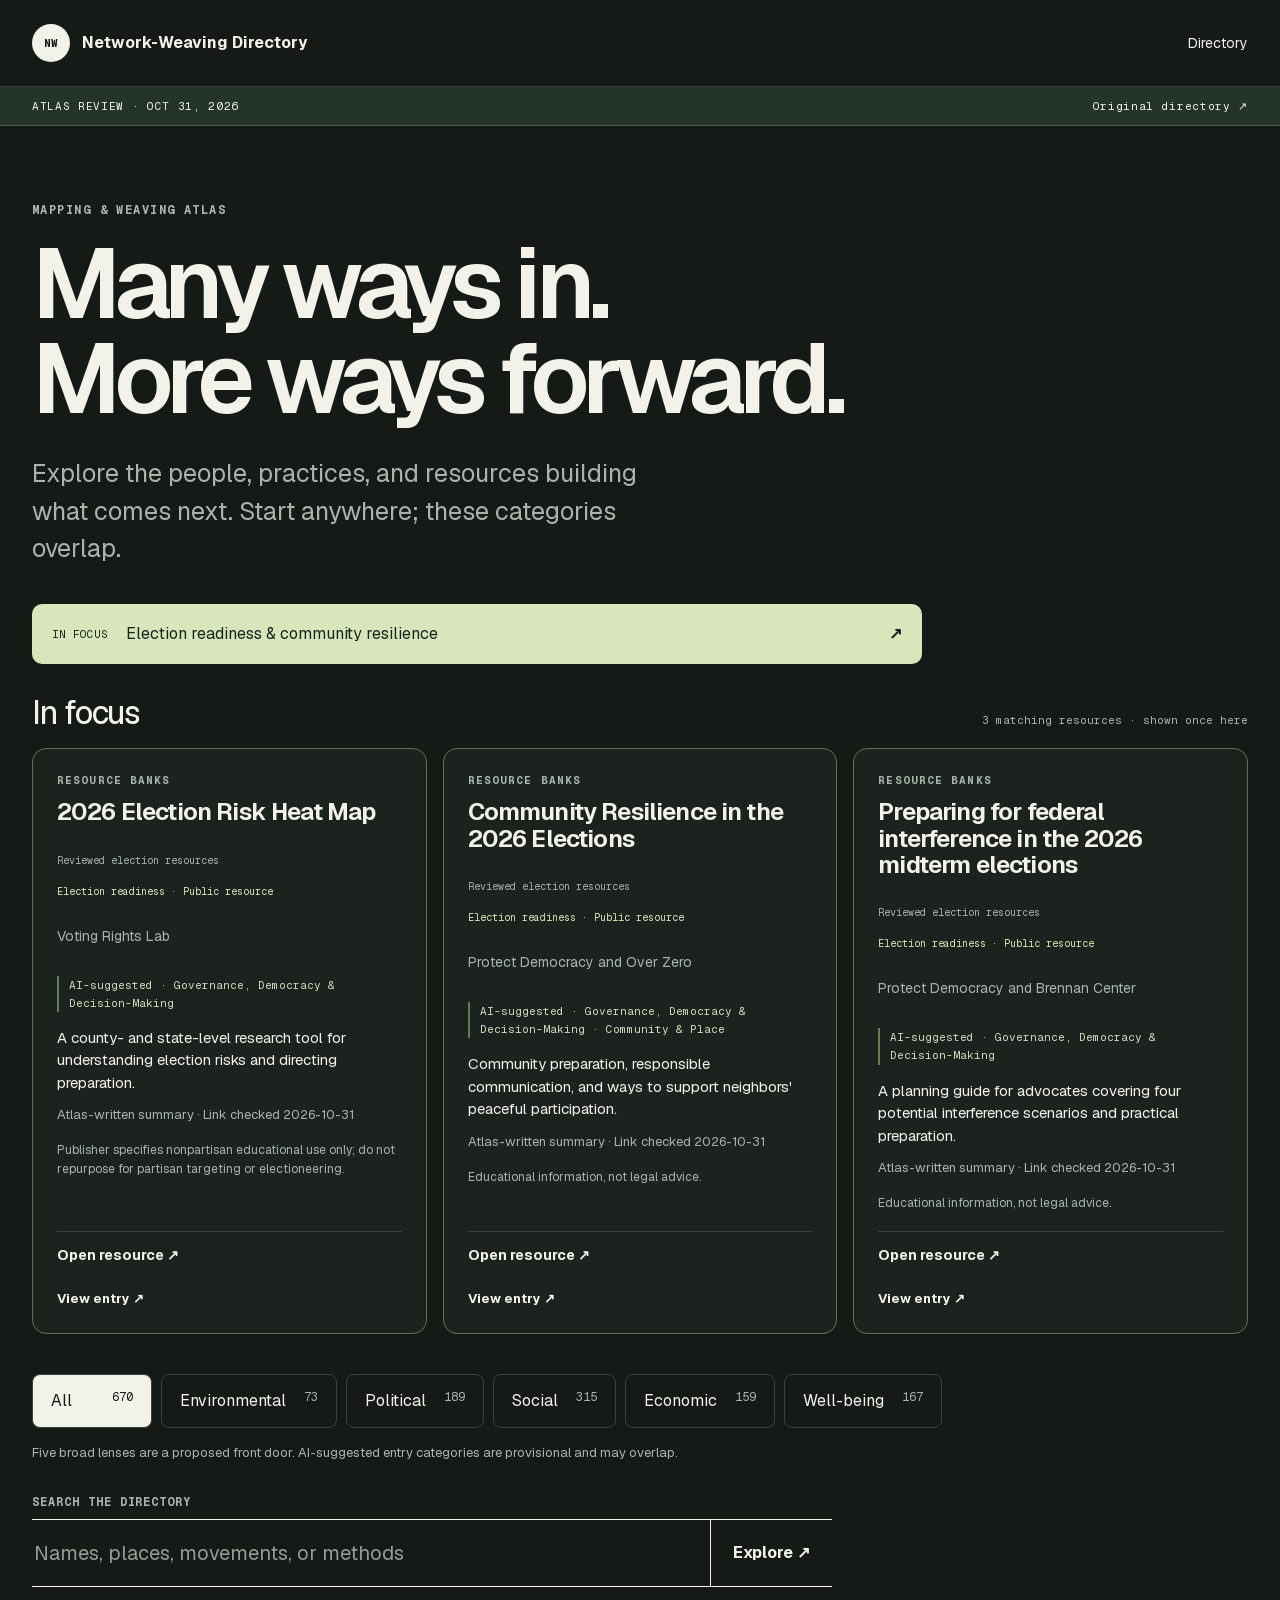
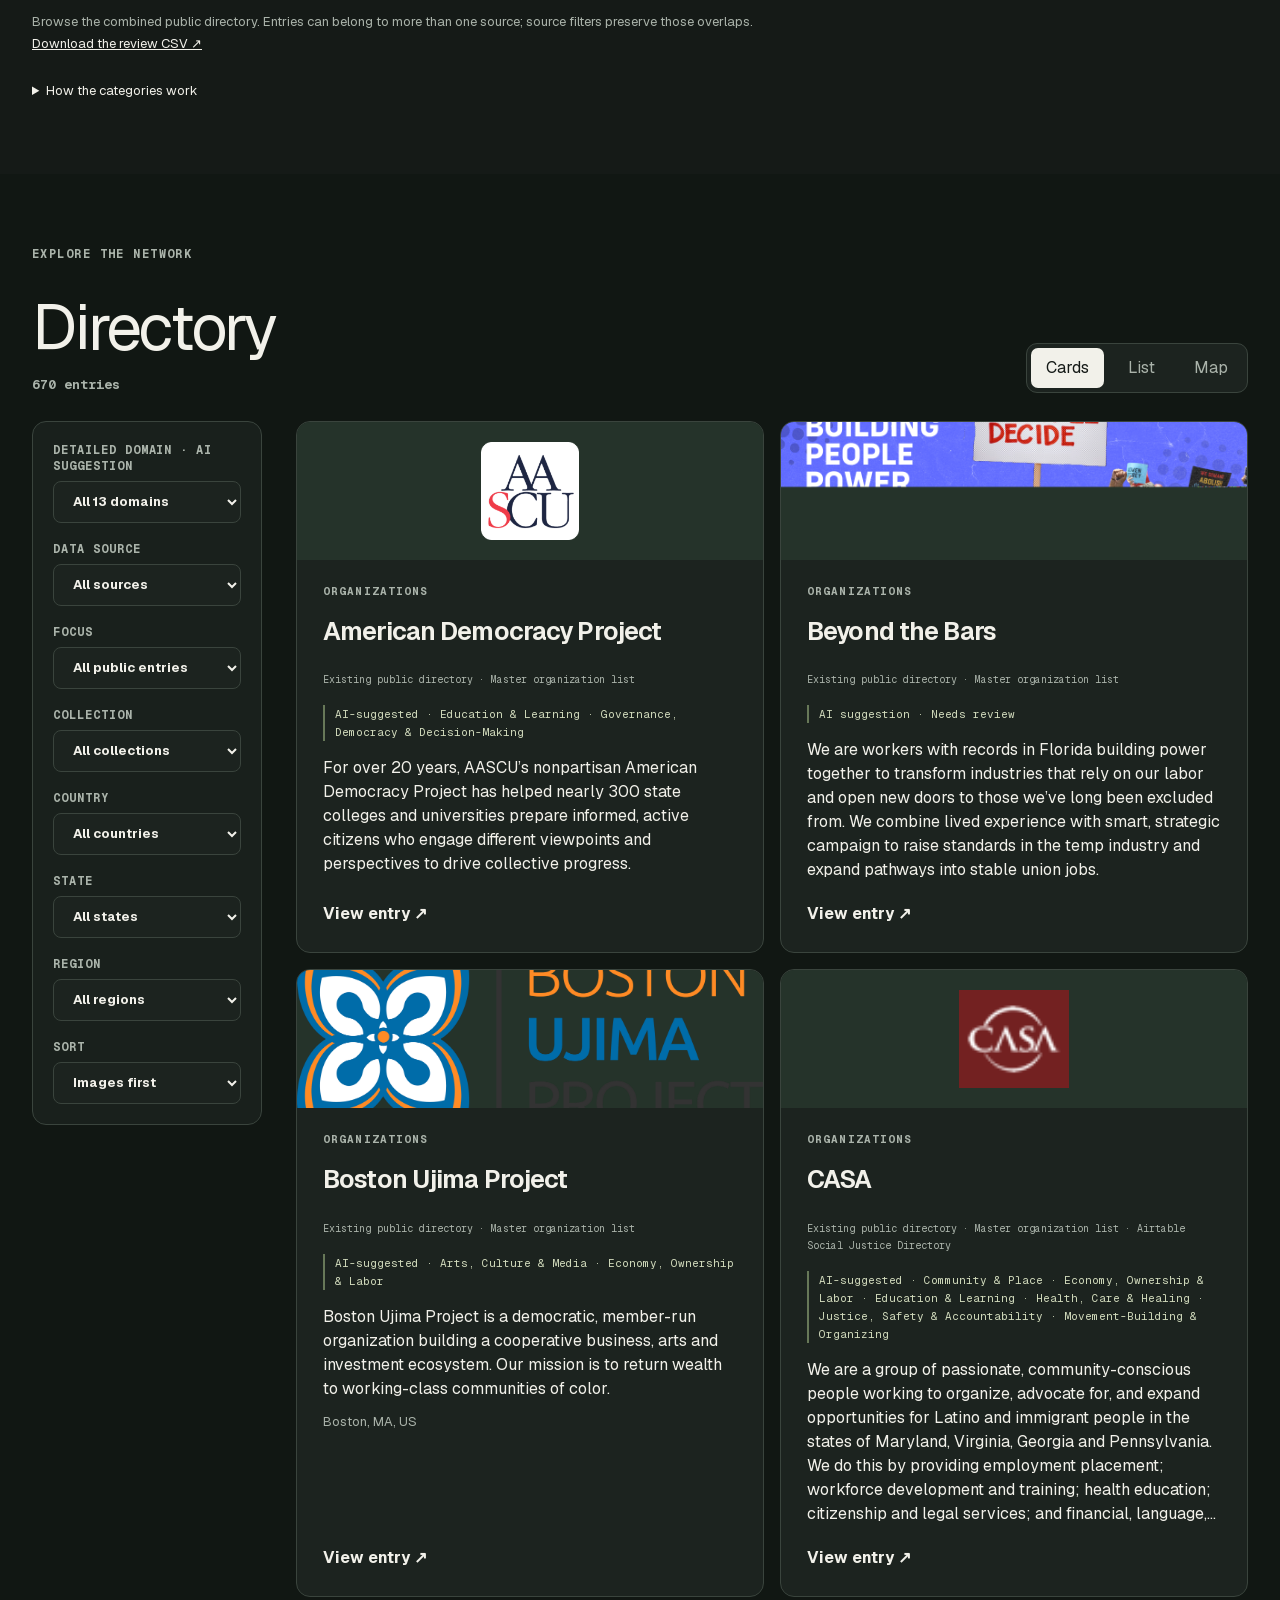
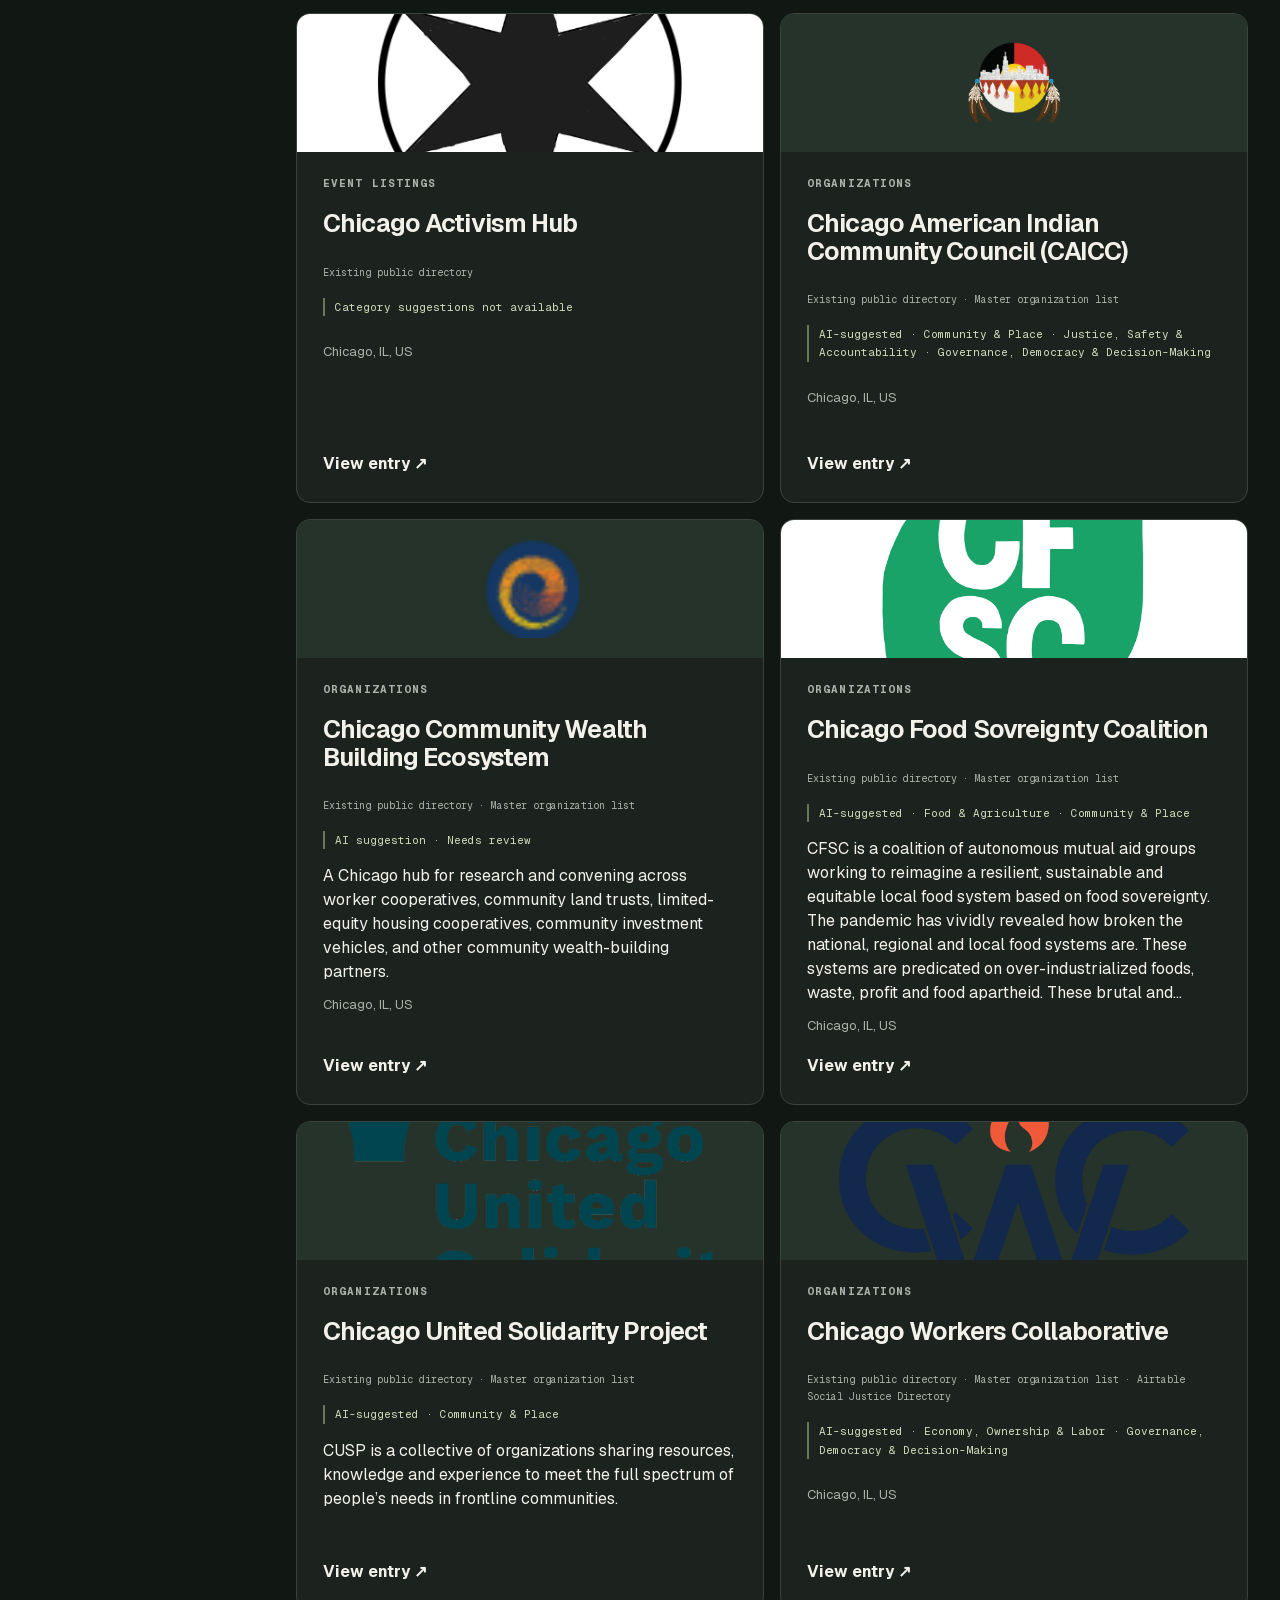
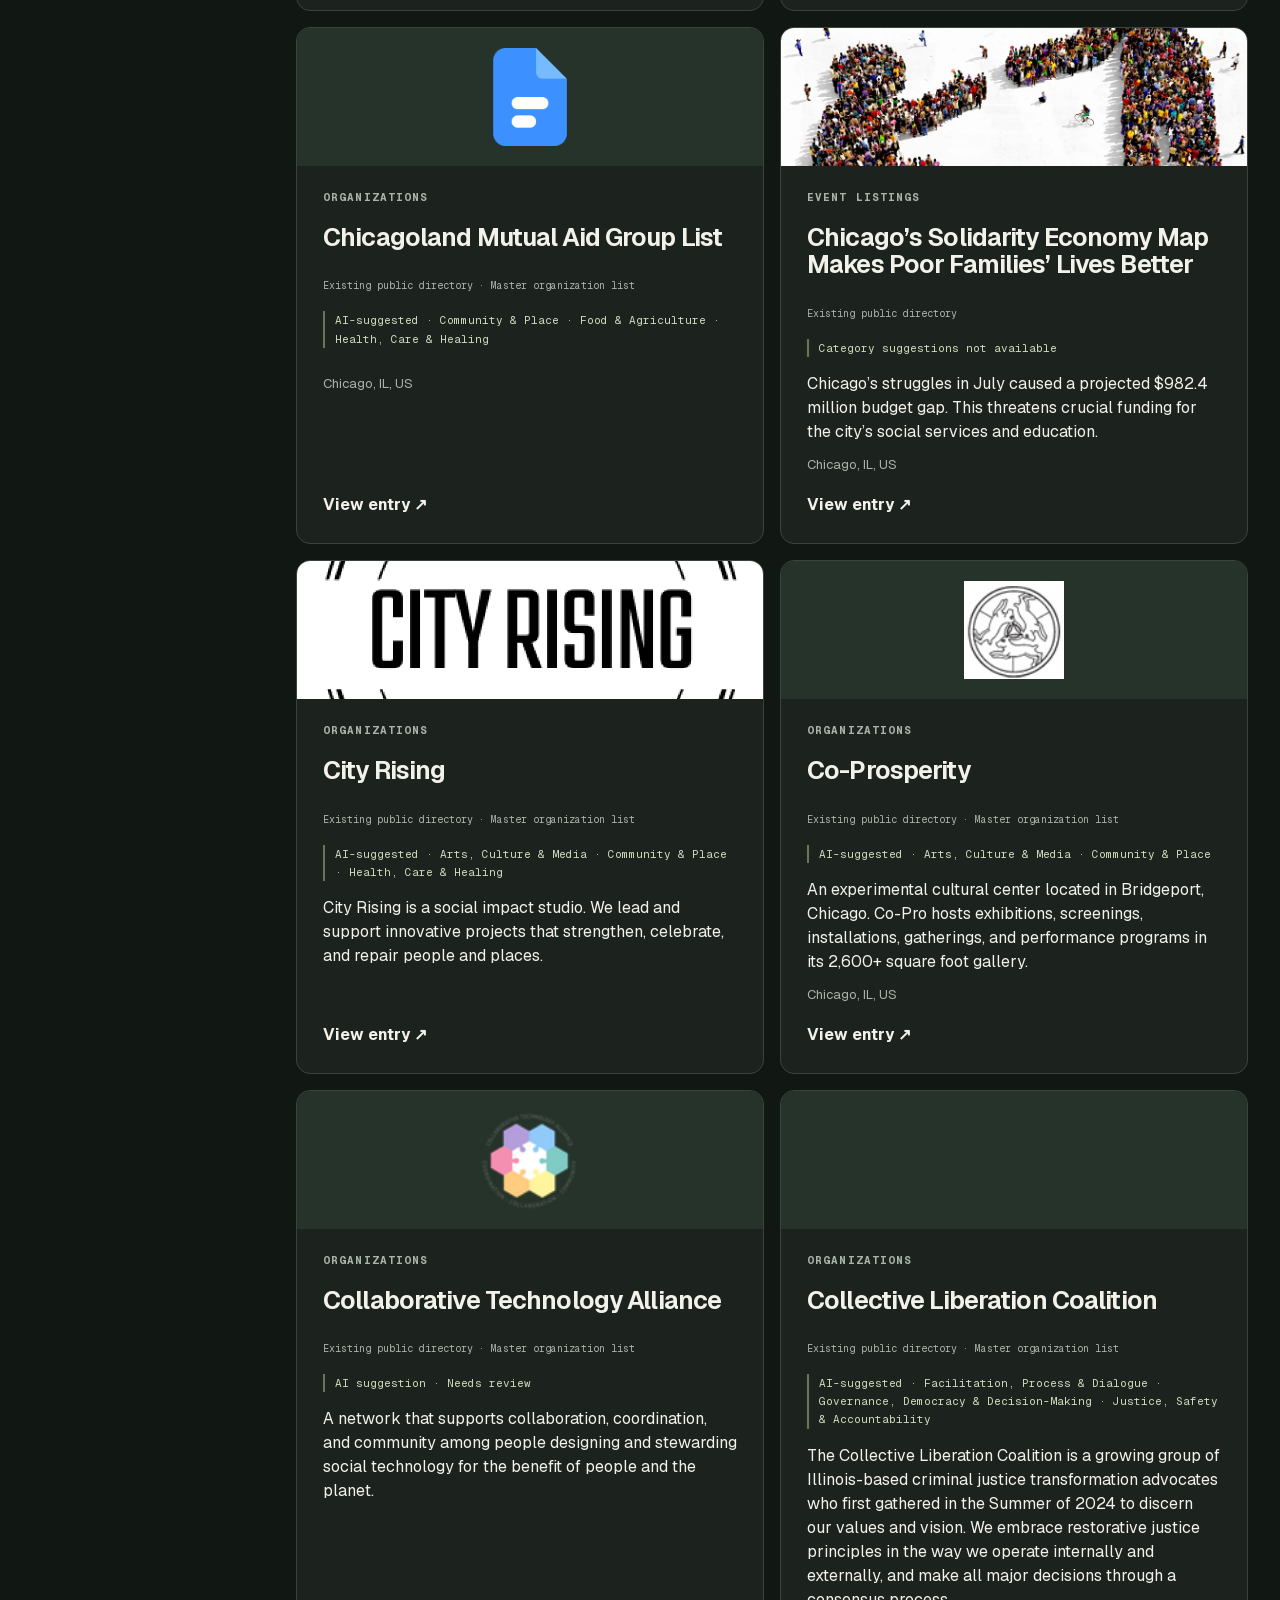
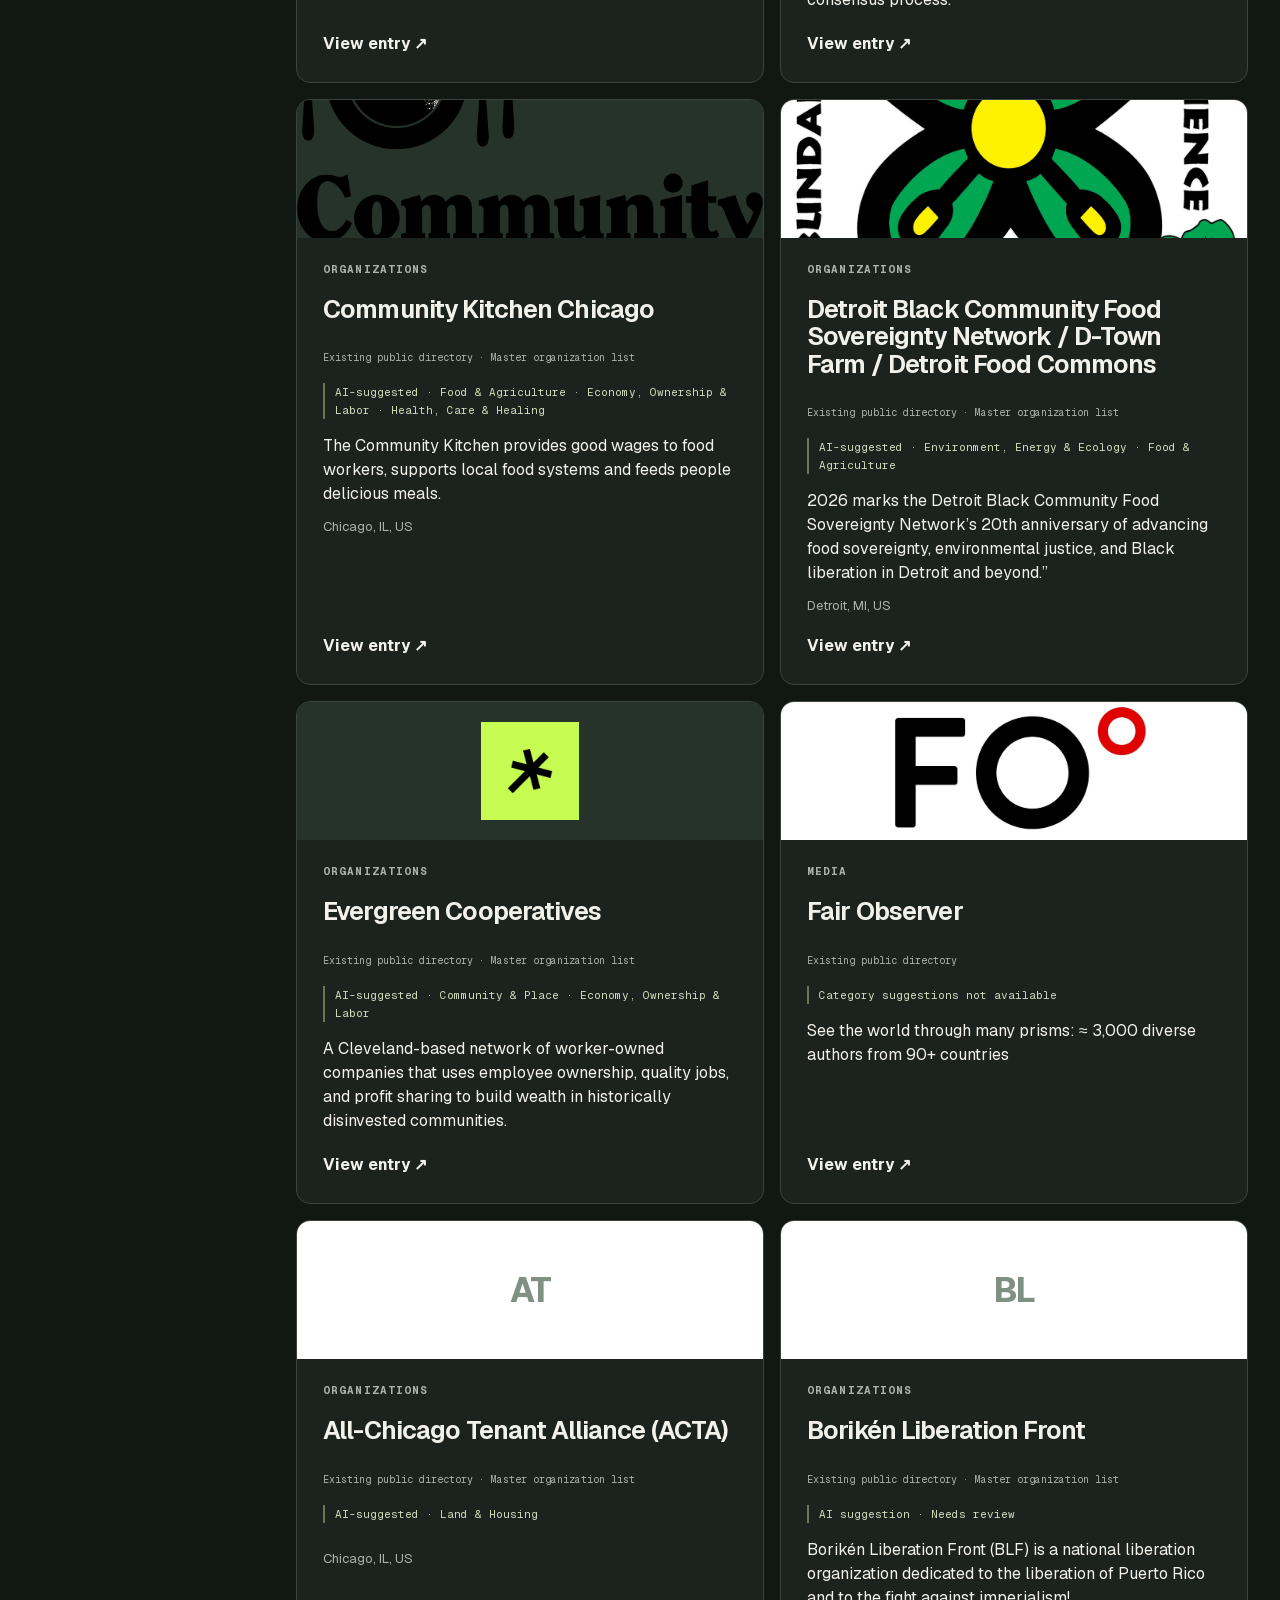
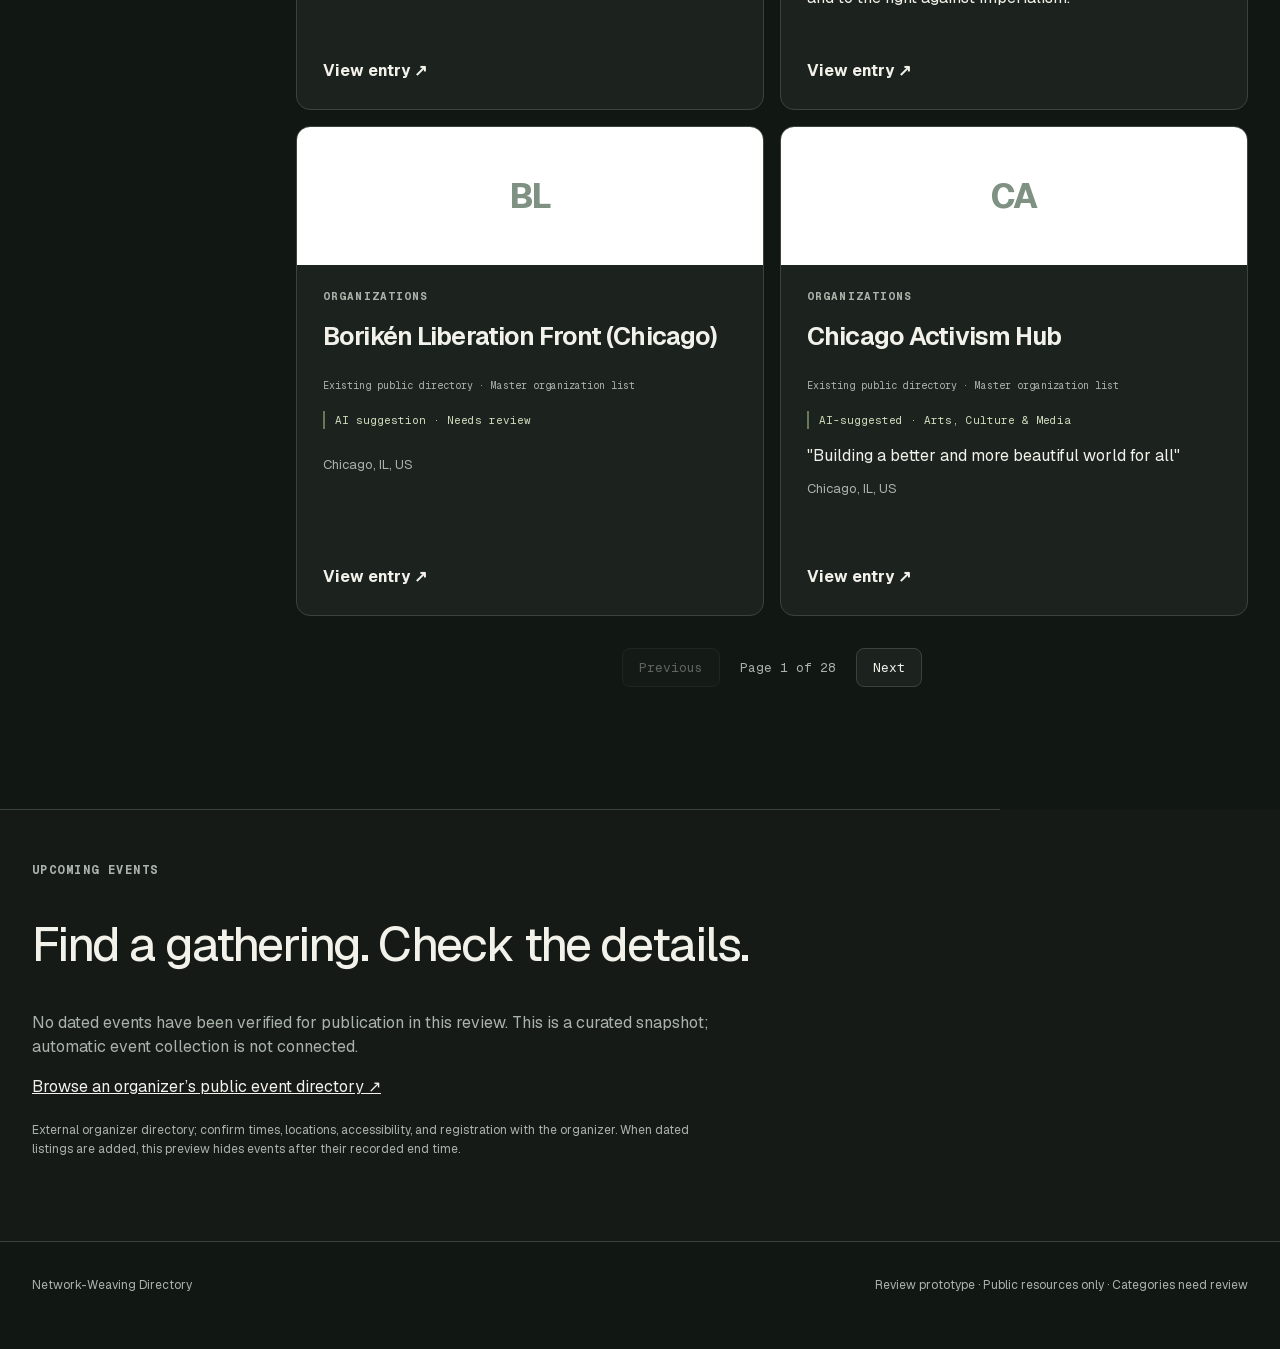
==== commit 749fe684: "Show focused resources expanded above the directory" ====
--- a/review-2026-10/index.html
+++ b/review-2026-10/index.html
@@ -10,7 +10,7 @@
   <link rel="stylesheet" href="../styles.css">
   <link rel="stylesheet" href="../match.css?v=mobile-20261016">
   <script defer src="../vendor/leaflet/leaflet.js"></script>
-  <script defer src="./app.js?v=review-final-20261031"></script>
+  <script defer src="./app.js?v=focus-open-20261031"></script>
   <link rel="stylesheet" href="./review.css">
 </head>
 <body>
@@ -27,6 +27,10 @@
         <h1>Many ways in.<br>More ways forward.</h1>
         <p class="hero-lead">Explore the people, practices, and resources building what comes next. Start anywhere; these categories overlap.</p>
         <a class="election-shortcut" href="#/directory?focus=election"><span>IN FOCUS</span> Election readiness &amp; community resilience <b aria-hidden="true">↗</b></a>
+        <section id="focus-section" class="focus-section" aria-labelledby="focus-title" hidden>
+          <div class="focus-heading"><h2 id="focus-title">In focus</h2><p id="focus-count" aria-live="polite"></p></div>
+          <div id="focus-results" class="focus-results"></div>
+        </section>
         <div id="lenses" class="lenses" aria-label="Broad lenses"></div>
         <p class="mapping-note">Five broad lenses are a proposed front door. AI-suggested entry categories are provisional and may overlap.</p>
         <form id="hero-search" class="hero-search" action="#/directory">
--- a/review-2026-10/review.css
+++ b/review-2026-10/review.css
@@ -7,3 +7,7 @@
 .source-badges{font:10px/1.7 var(--mono);color:var(--muted);margin:12px 0 2px}.attribution{font-size:11px;color:var(--muted)}.merge-note{max-width:850px;font-size:13px;line-height:1.7;color:var(--muted);margin-top:24px}.merge-note a{display:inline-block;color:var(--ink)}
 
 .detail-heading>*{min-width:0}.detail h1{overflow-wrap:anywhere}.source-badges,.ai-label{overflow-wrap:anywhere}@media(max-width:700px){.detail-heading{grid-template-columns:minmax(0,1fr)}}
+
+.focus-section{margin:30px 0 40px;scroll-margin-top:24px}.focus-section[hidden],.election-shortcut[hidden]{display:none}.focus-heading{display:flex;align-items:baseline;justify-content:space-between;gap:16px;margin-bottom:16px}.focus-heading h2{font-size:32px;line-height:1.2;font-weight:450;letter-spacing:-.04em;margin:0}.focus-heading p{font:11px/1.5 var(--mono);color:var(--muted);margin:0}.focus-results{display:grid;grid-template-columns:repeat(3,minmax(0,1fr));gap:16px}.focus-card{min-height:0;border-color:#607254}.focus-card .card-body{padding:24px;min-width:0}.focus-card h3{font-size:24px;margin-top:12px}.focus-card .summary{display:block;overflow:visible;-webkit-line-clamp:unset;font-size:15px}.focus-note{font-size:12px;line-height:1.6;color:var(--muted);margin:18px 0}.focus-resource{display:block;padding:13px 0;margin-top:auto;border-top:1px solid var(--line);font-weight:700;font-size:14px;text-decoration:none}.focus-card .view-entry{margin-top:0;padding-top:10px;font-size:13px}.focus-only{padding:24px;border:1px solid var(--line);border-radius:12px;color:var(--muted);grid-column:1/-1}.focus-only a{color:var(--ink)}
+@media(max-width:1000px){.focus-results{grid-template-columns:1fr}.focus-card .card-body{padding:22px}.focus-card h3{max-width:750px}.focus-card .summary{max-width:800px}}
+@media(max-width:700px){.focus-heading{display:block}.focus-heading p{margin-top:9px}.focus-section{margin-block:26px 34px}.focus-card h3{font-size:23px}.focus-card .card-body{padding:20px}}
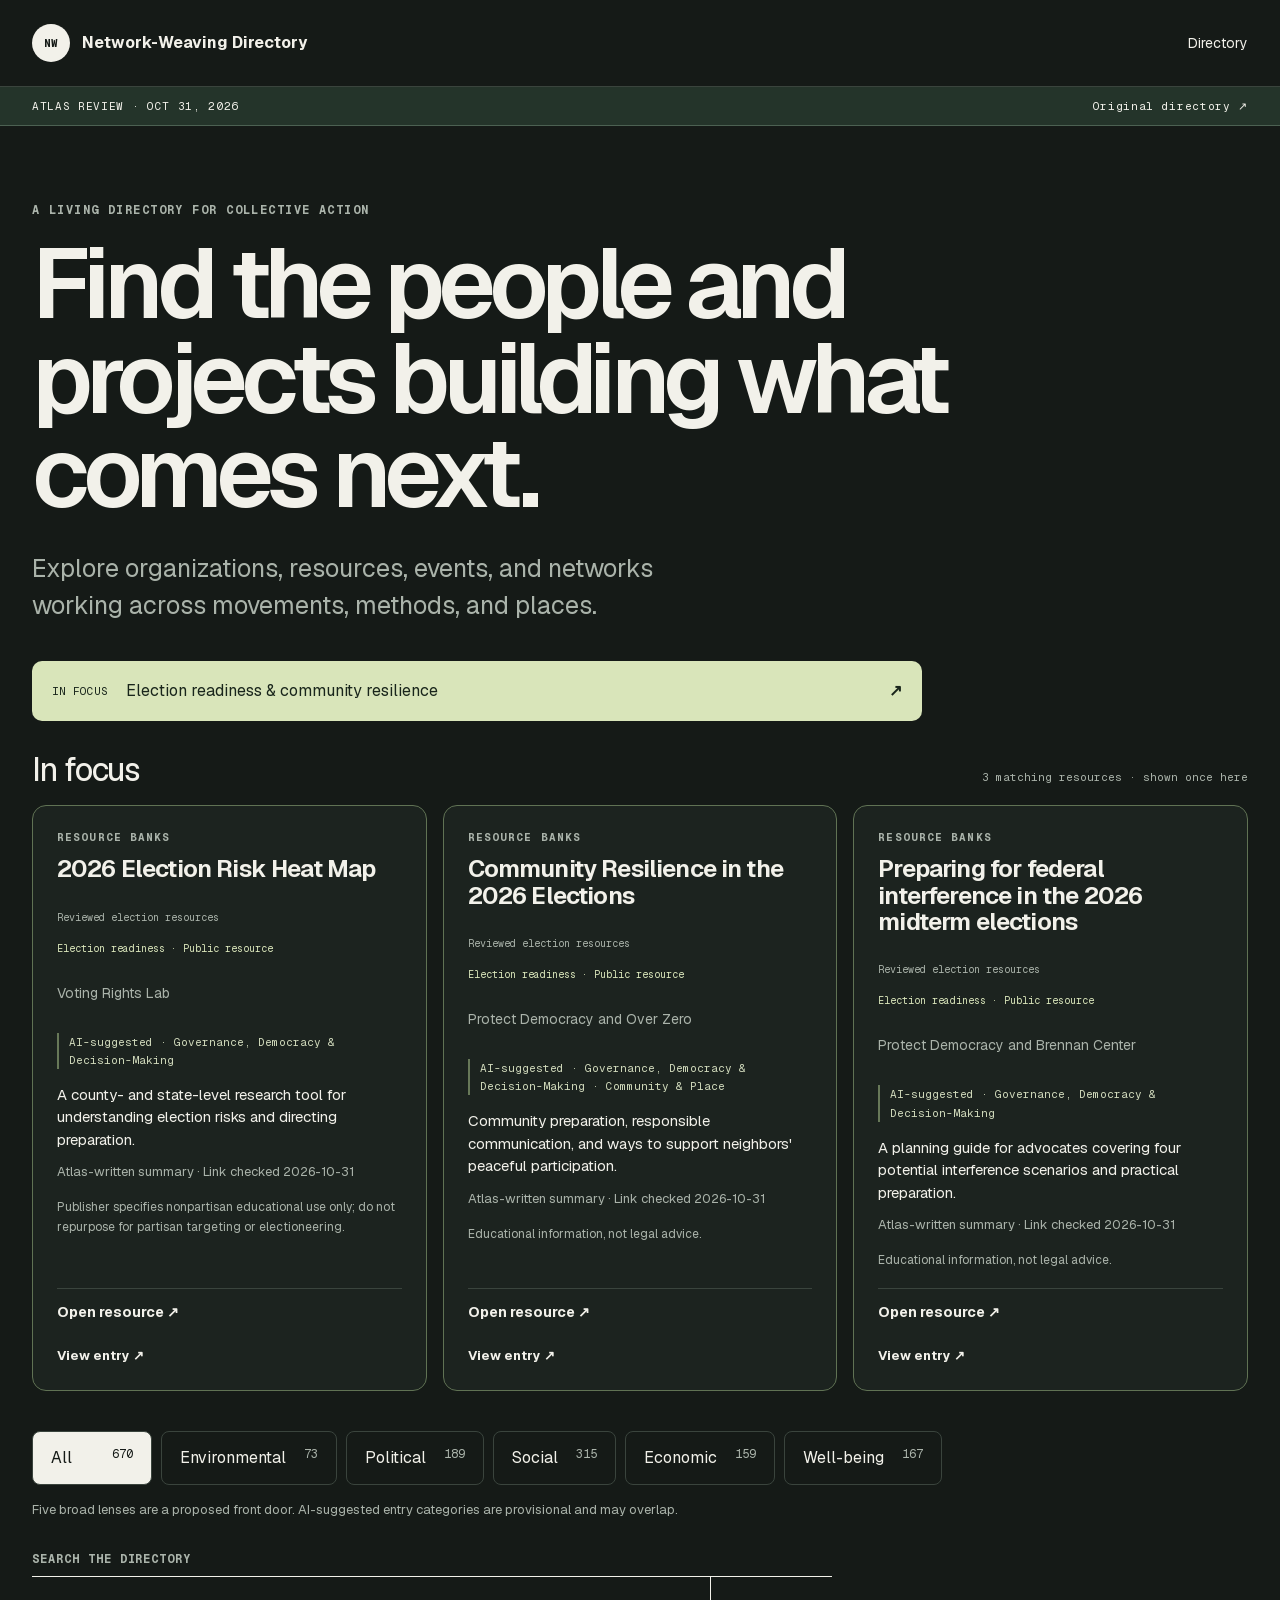
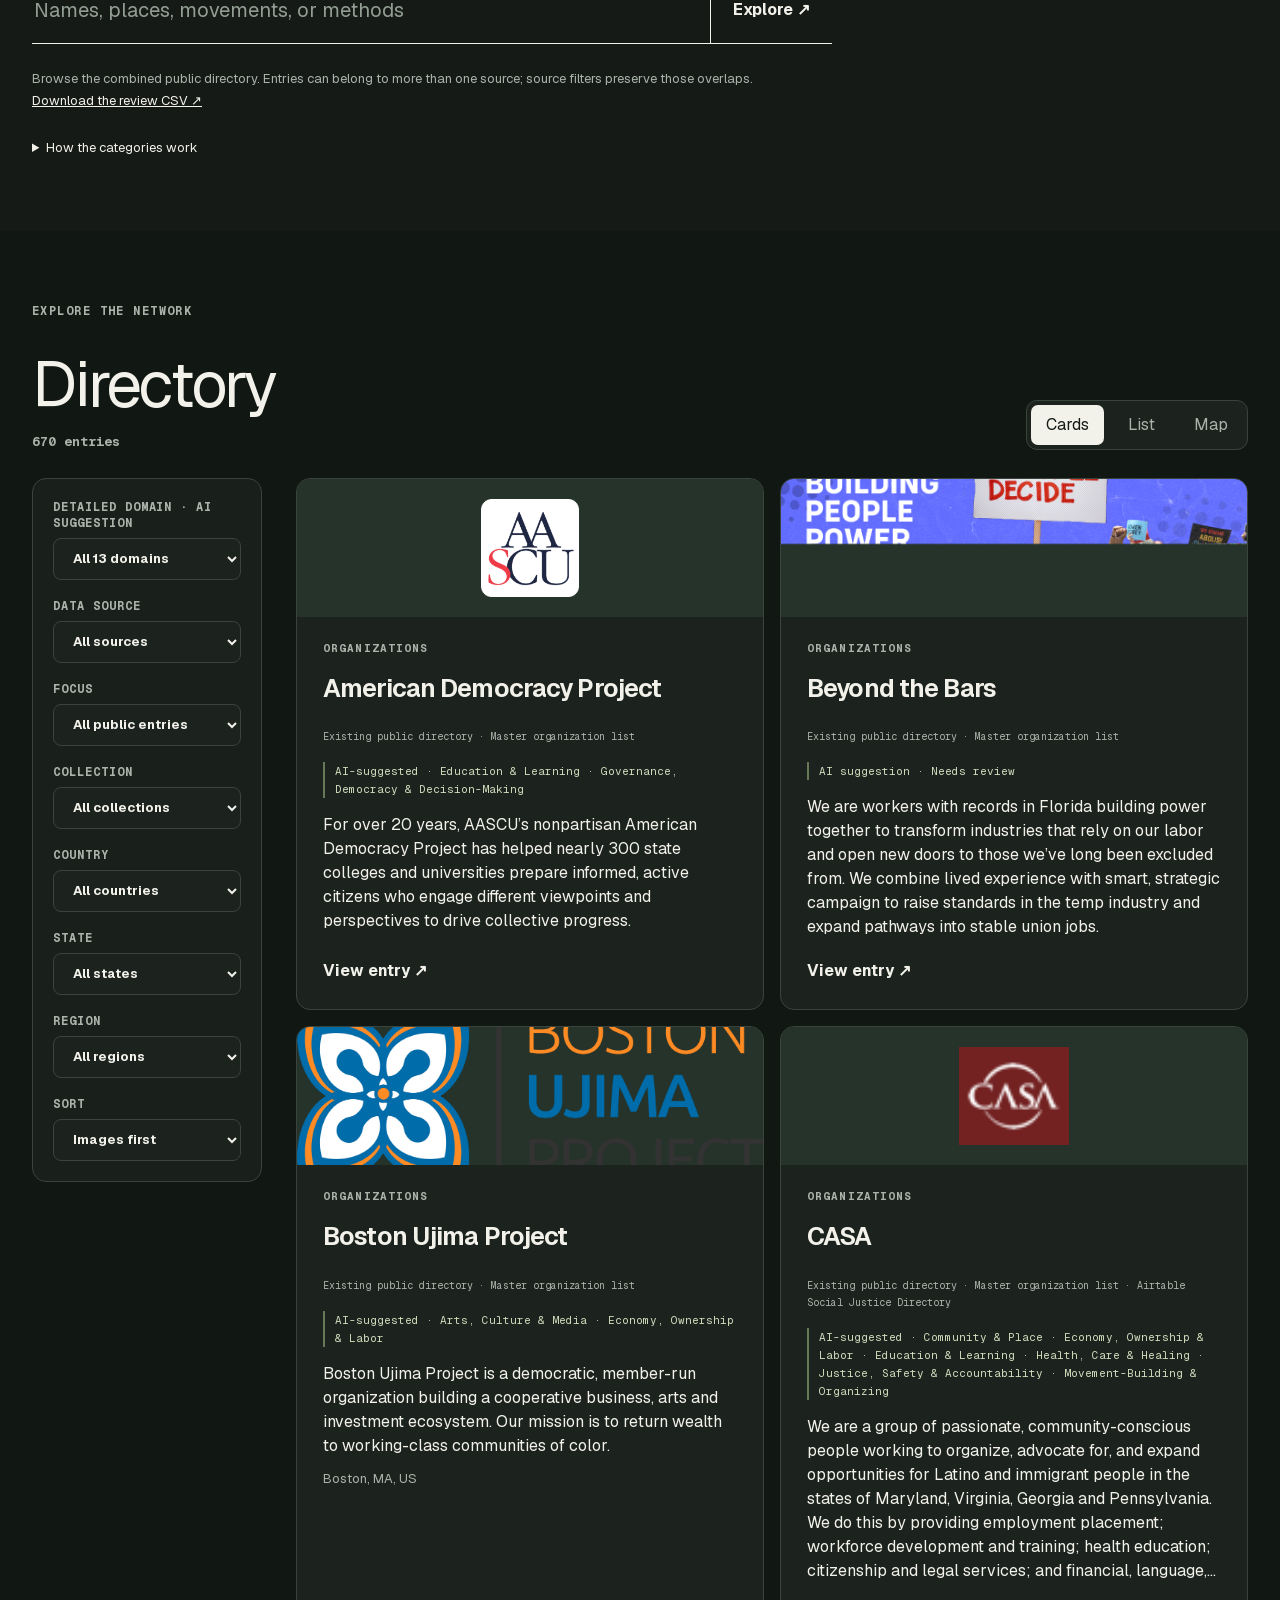
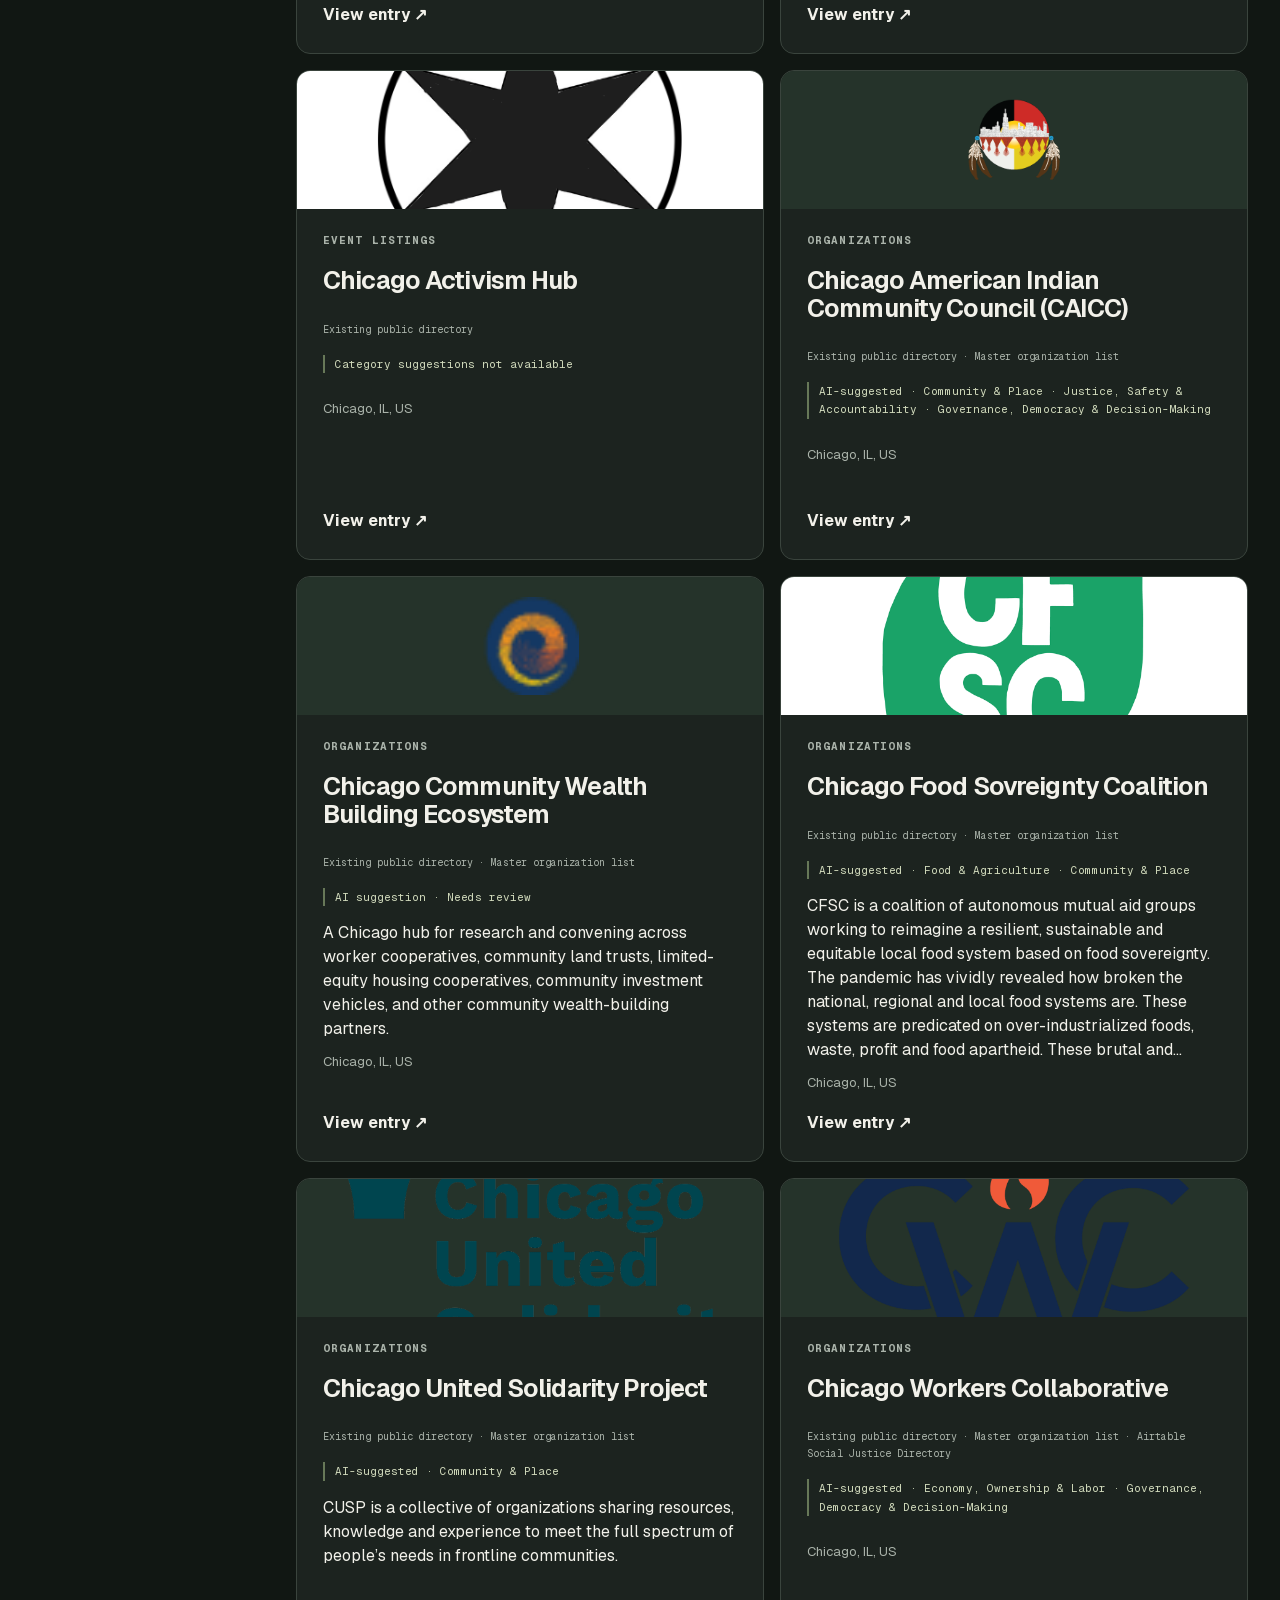
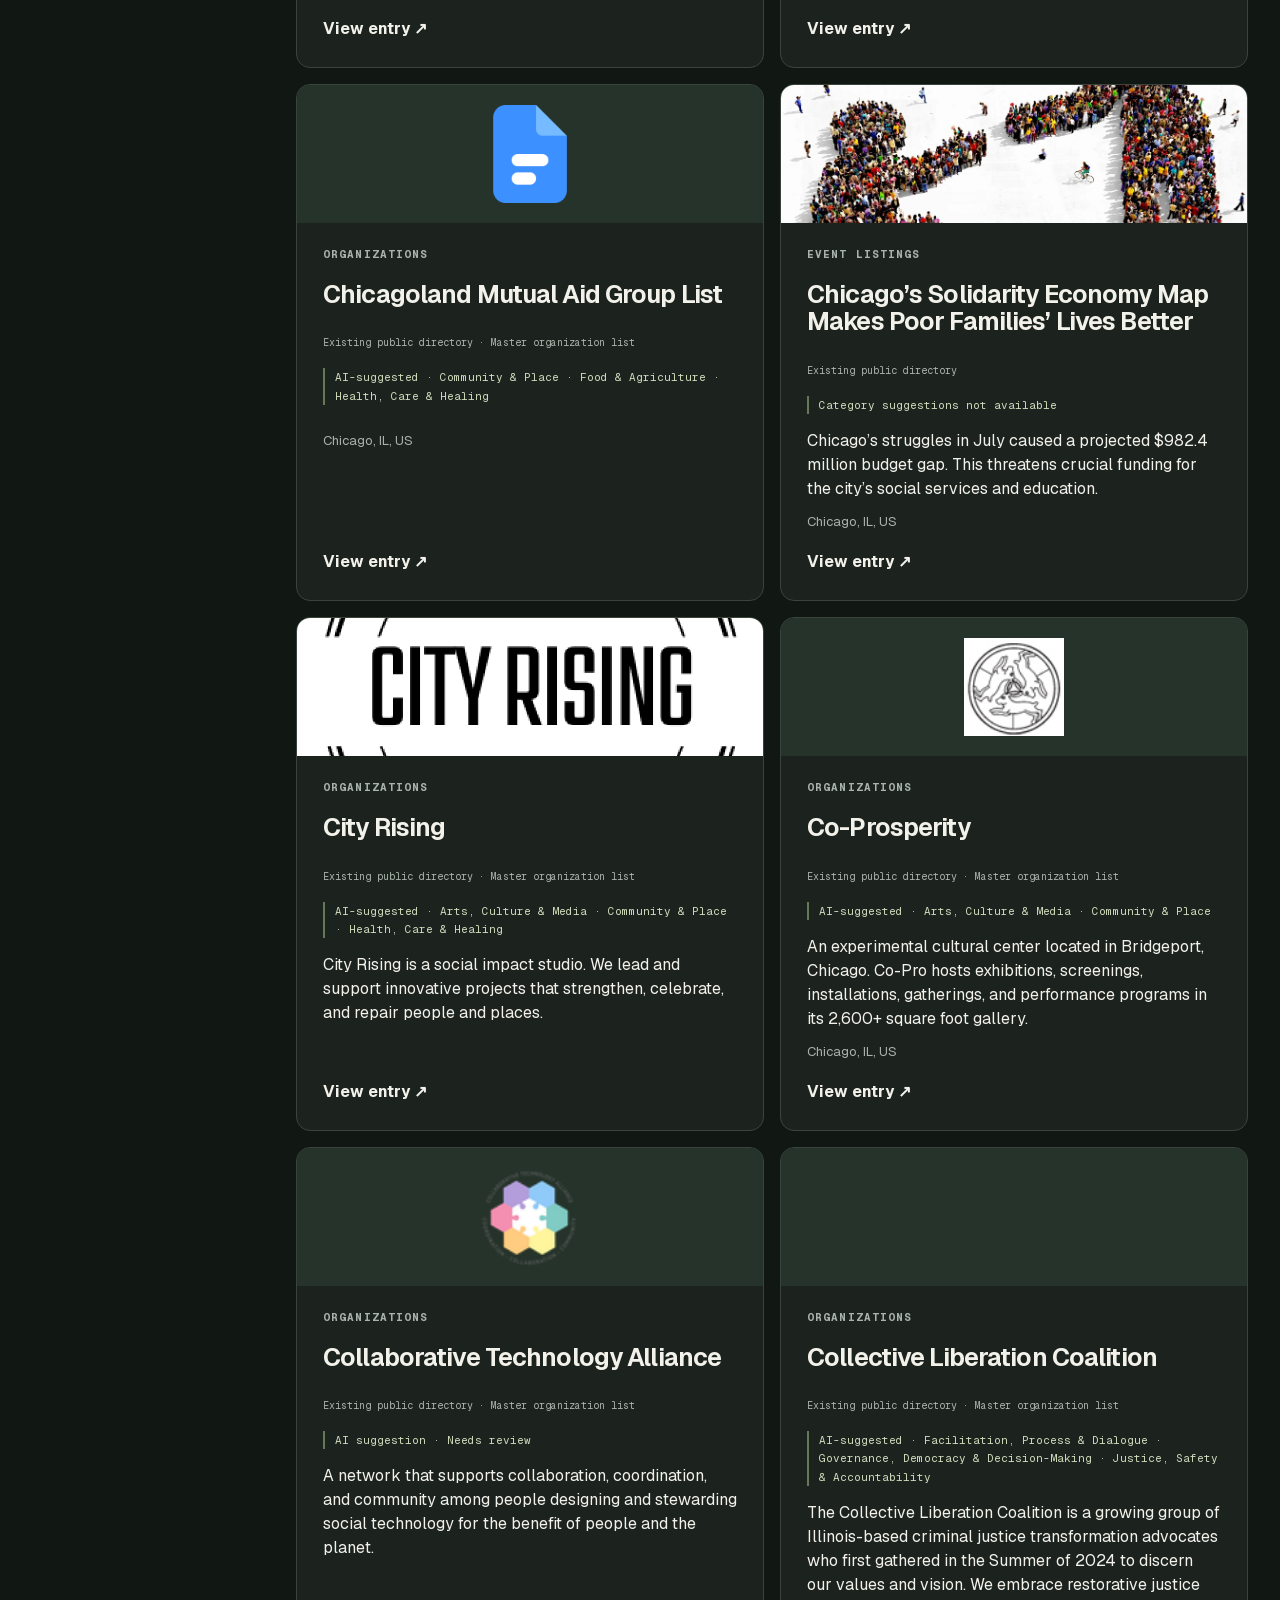
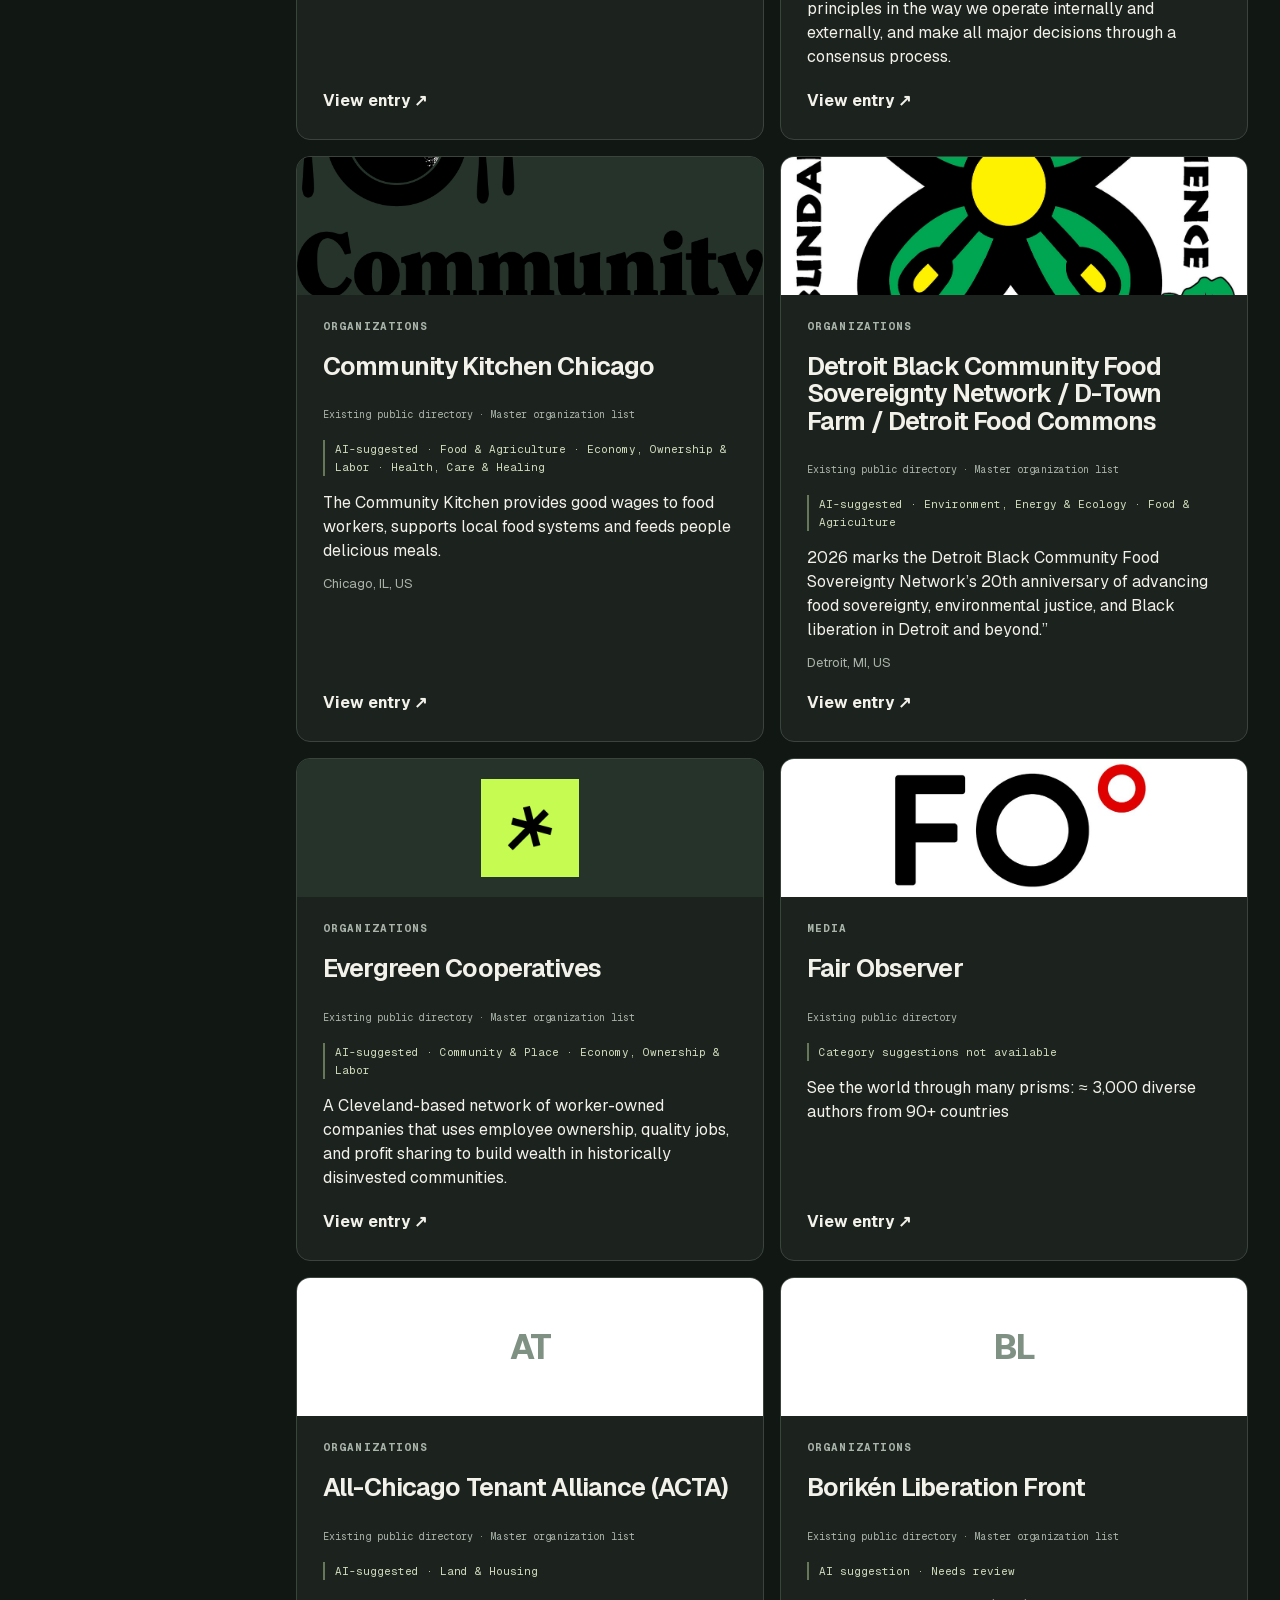
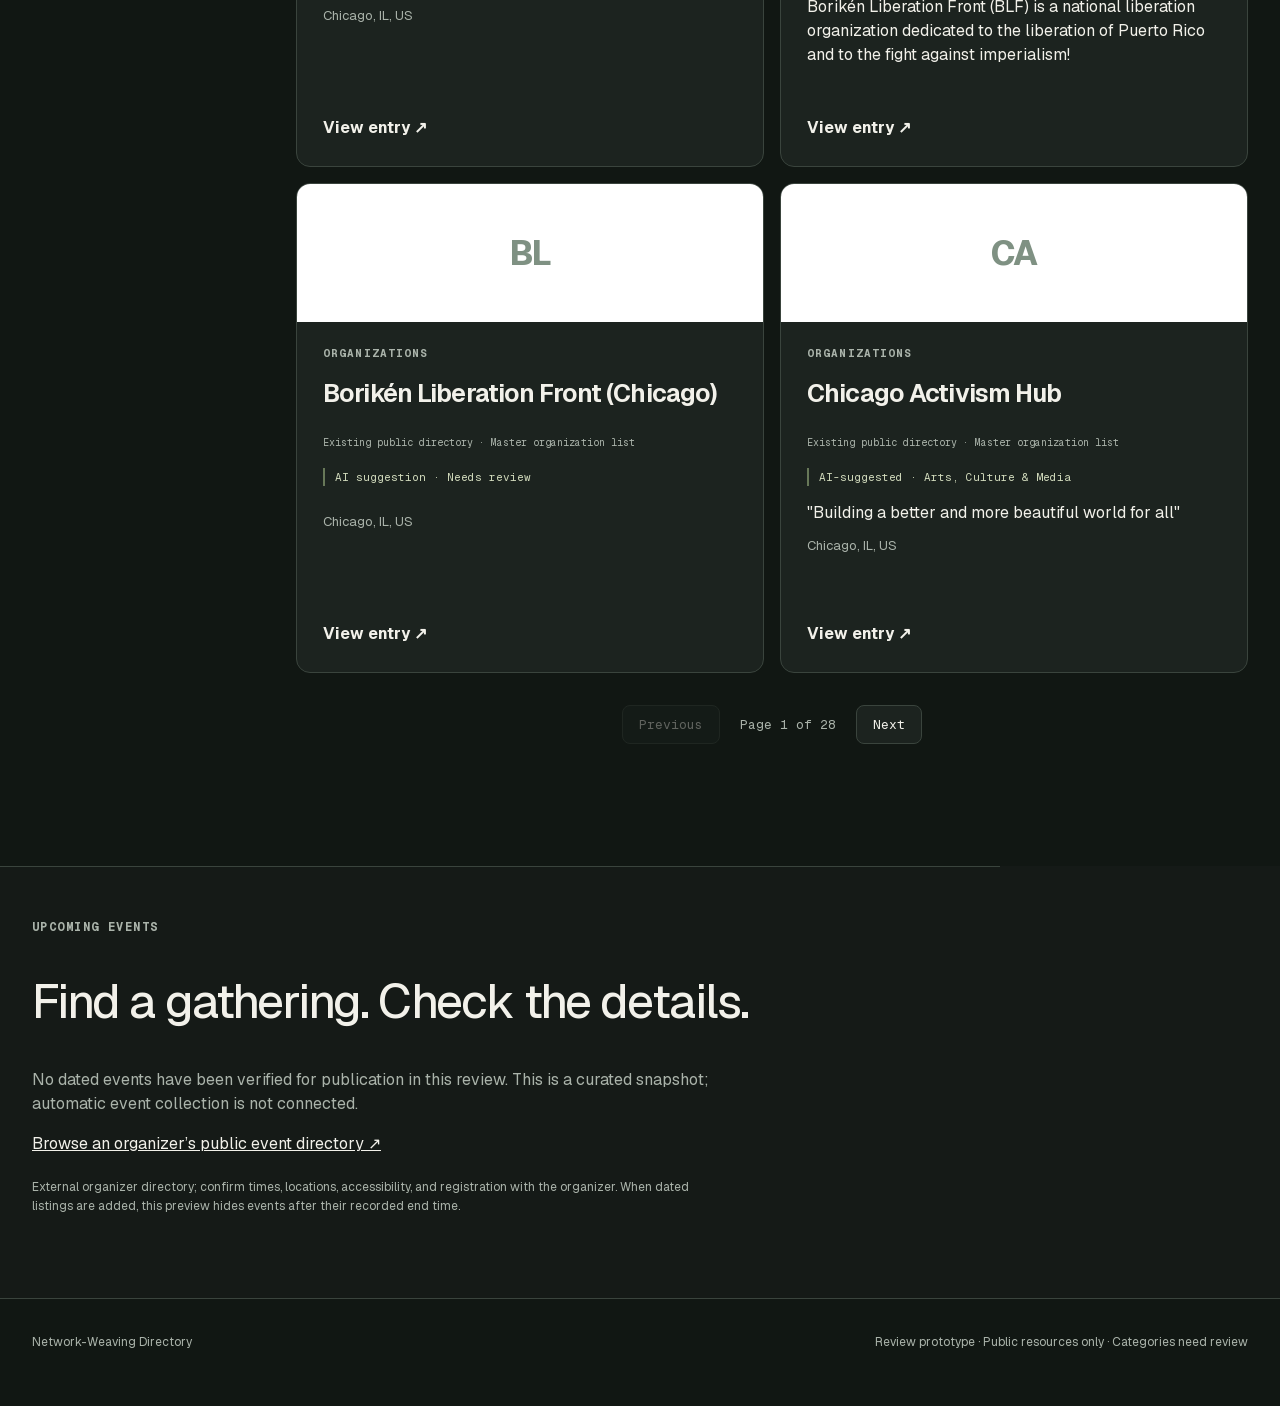
==== commit 12335a59: "Restore the original directory hero copy" ====
--- a/review-2026-10/index.html
+++ b/review-2026-10/index.html
@@ -11,7 +11,7 @@
   <link rel="stylesheet" href="../match.css?v=mobile-20261016">
   <script defer src="../vendor/leaflet/leaflet.js"></script>
   <script defer src="./app.js?v=focus-open-20261031"></script>
-  <link rel="stylesheet" href="./review.css">
+  <link rel="stylesheet" href="./review.css?v=focus-open-20261031">
 </head>
 <body>
   <div class="shell">
@@ -23,9 +23,9 @@
     <div class="review-strip"><span>ATLAS REVIEW · OCT 31, 2026</span><a href="../">Original directory ↗</a></div>
     <main id="main">
       <section class="hero" id="hero">
-        <p class="eyebrow">MAPPING &amp; WEAVING ATLAS</p>
-        <h1>Many ways in.<br>More ways forward.</h1>
-        <p class="hero-lead">Explore the people, practices, and resources building what comes next. Start anywhere; these categories overlap.</p>
+        <p class="eyebrow">A LIVING DIRECTORY FOR COLLECTIVE ACTION</p>
+        <h1>Find the people and projects building what comes next.</h1>
+        <p class="hero-lead">Explore organizations, resources, events, and networks working across movements, methods, and places.</p>
         <a class="election-shortcut" href="#/directory?focus=election"><span>IN FOCUS</span> Election readiness &amp; community resilience <b aria-hidden="true">↗</b></a>
         <section id="focus-section" class="focus-section" aria-labelledby="focus-title" hidden>
           <div class="focus-heading"><h2 id="focus-title">In focus</h2><p id="focus-count" aria-live="polite"></p></div>
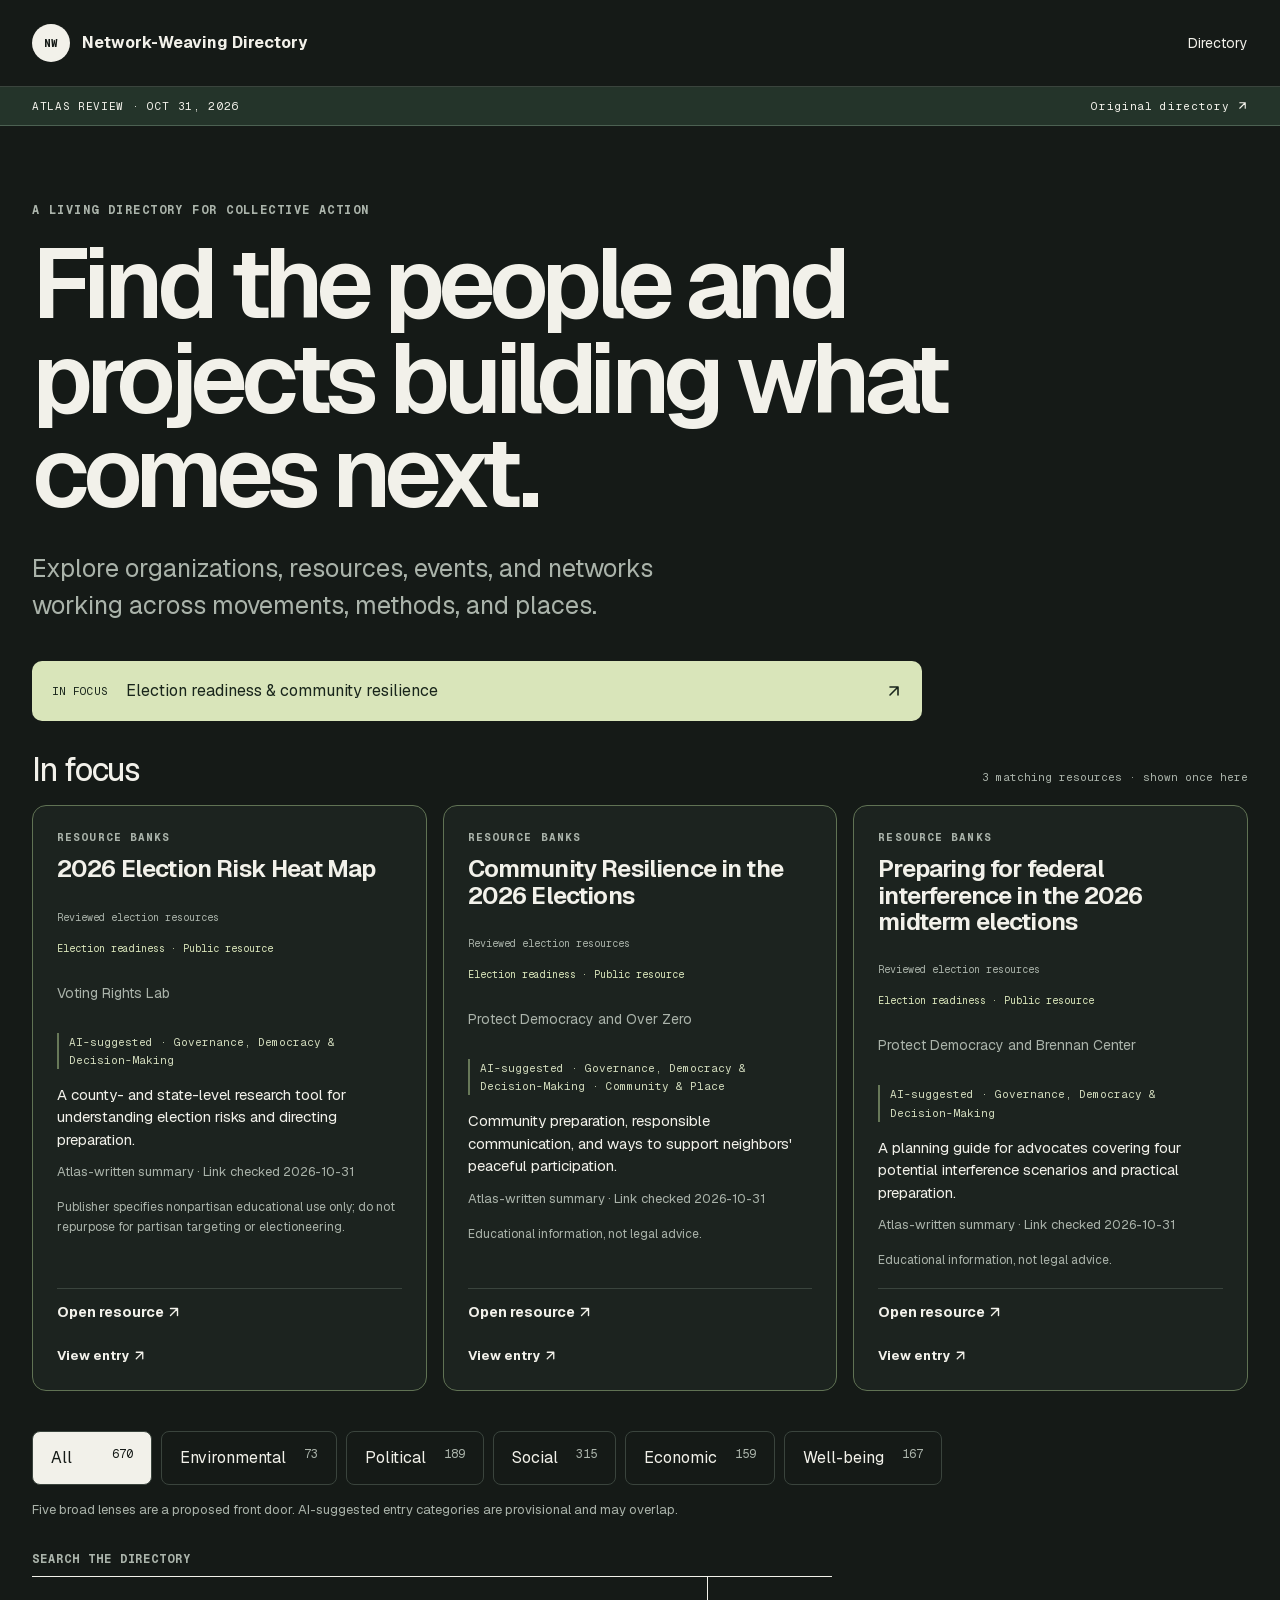
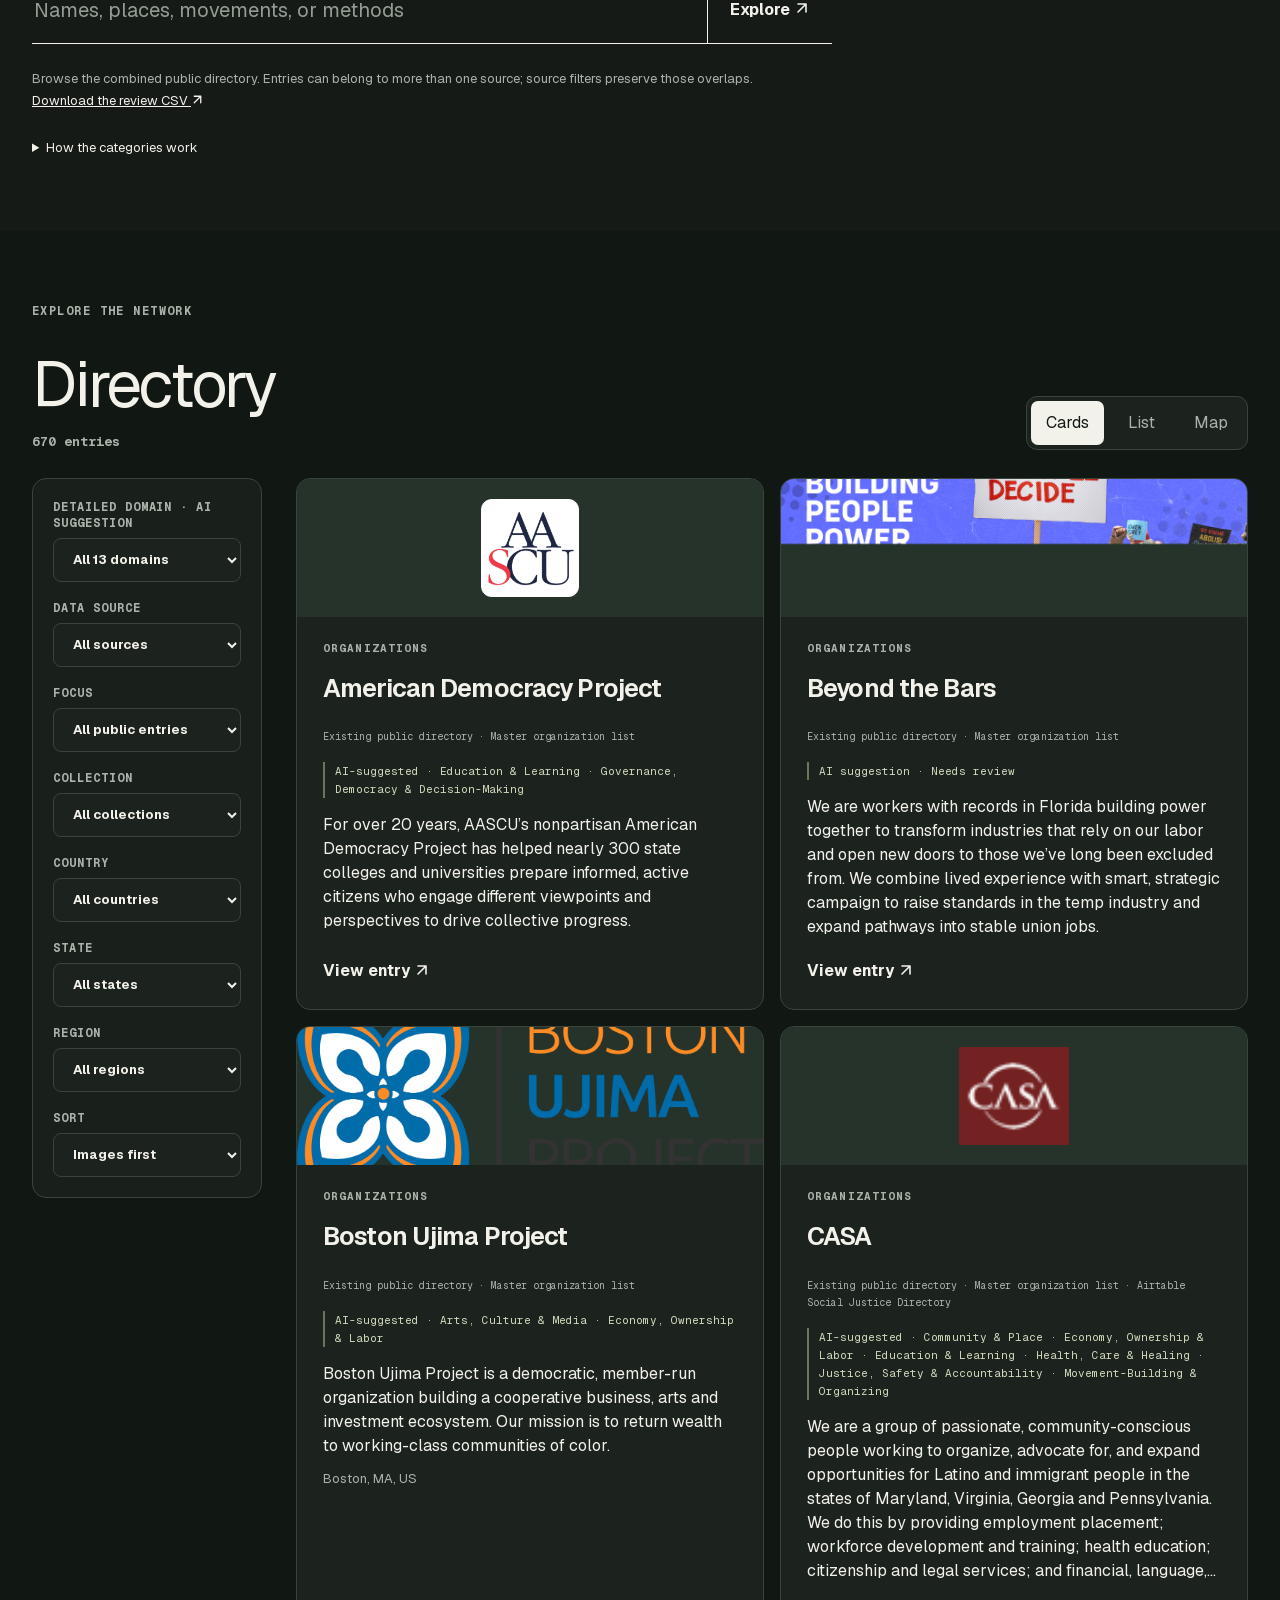
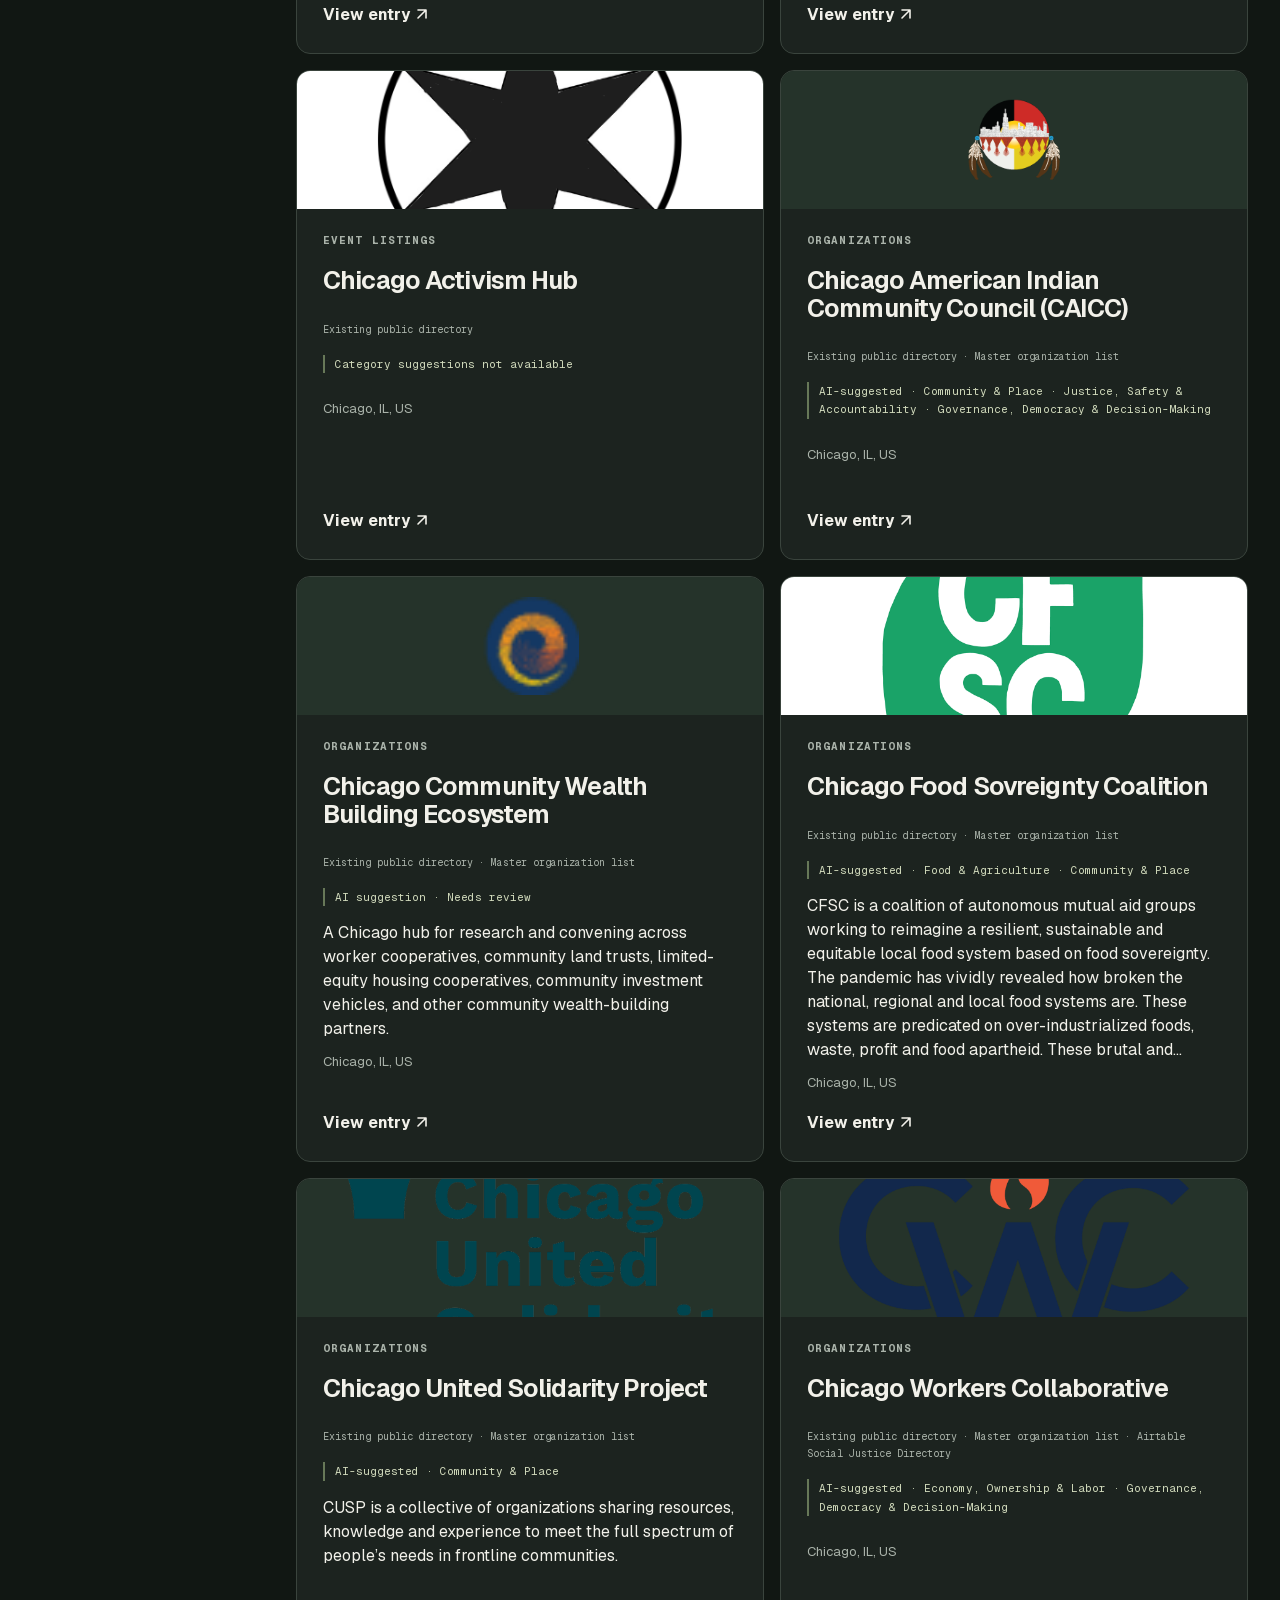
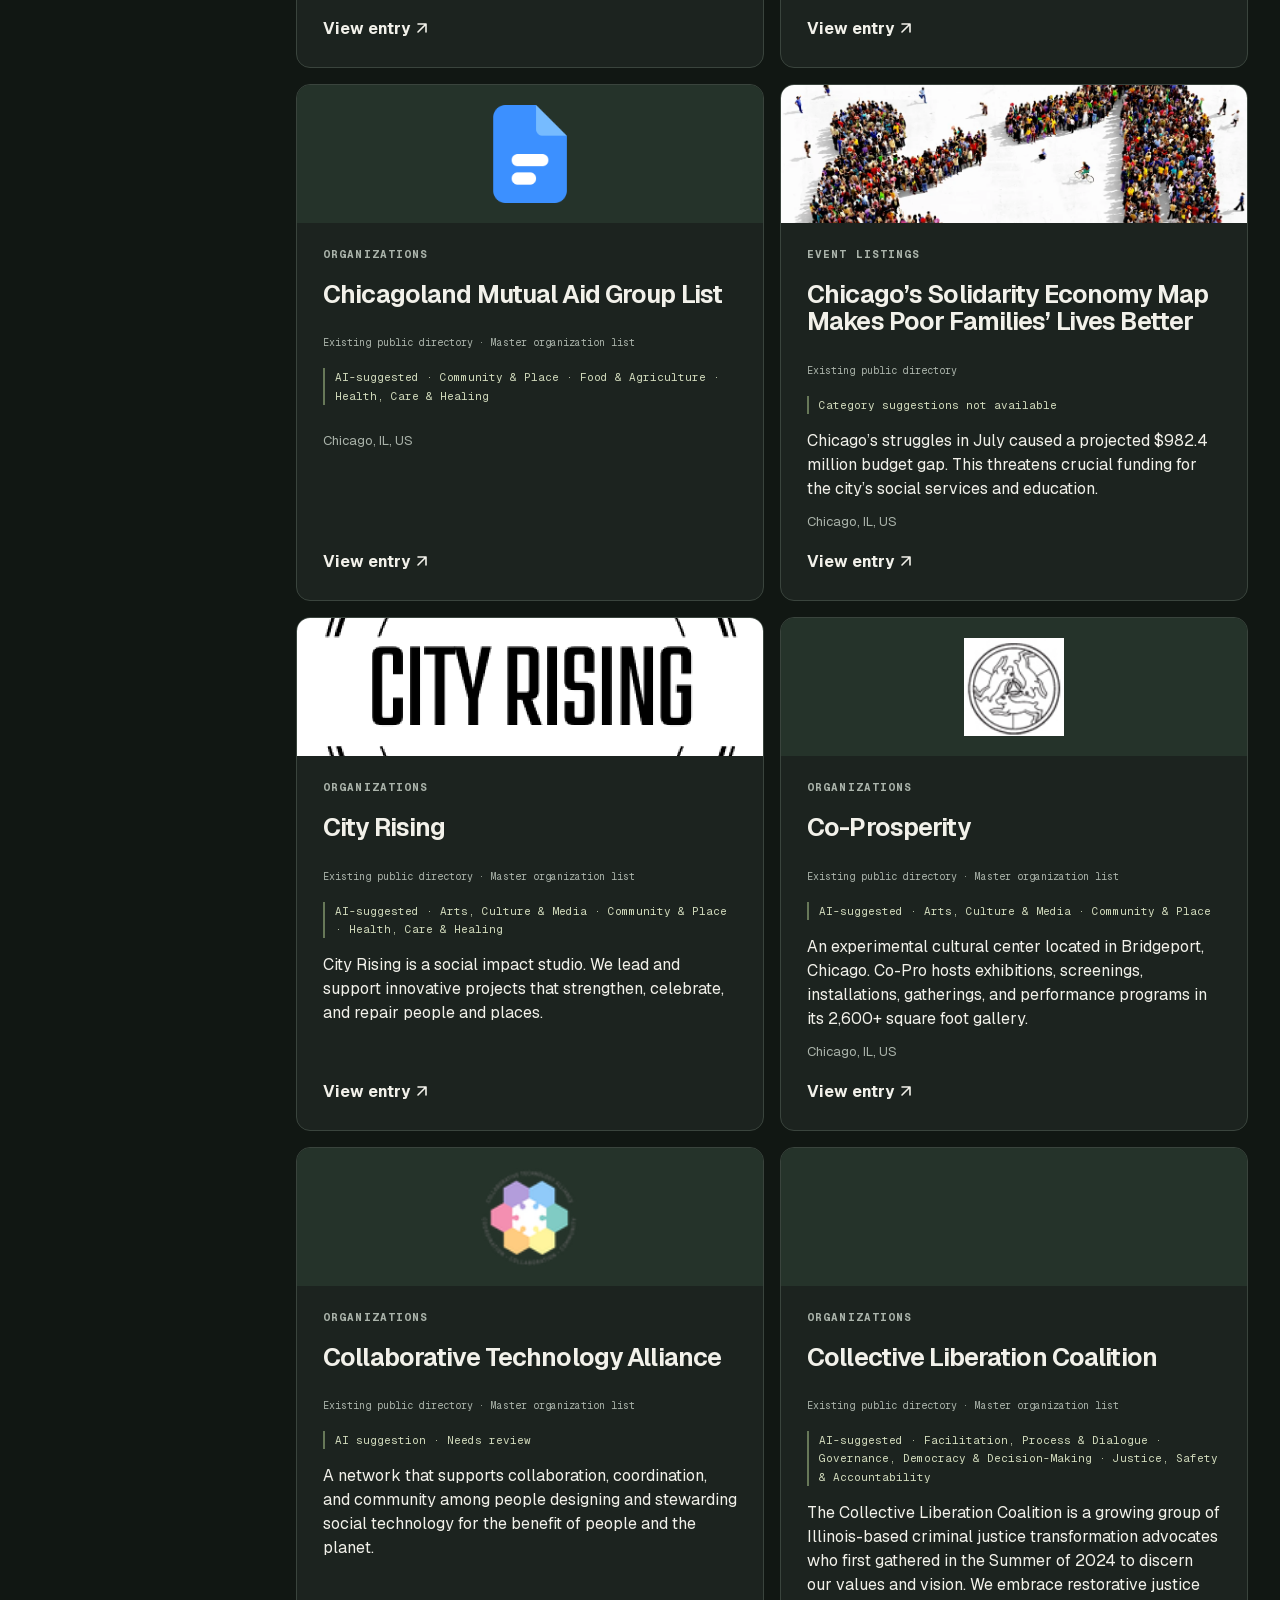
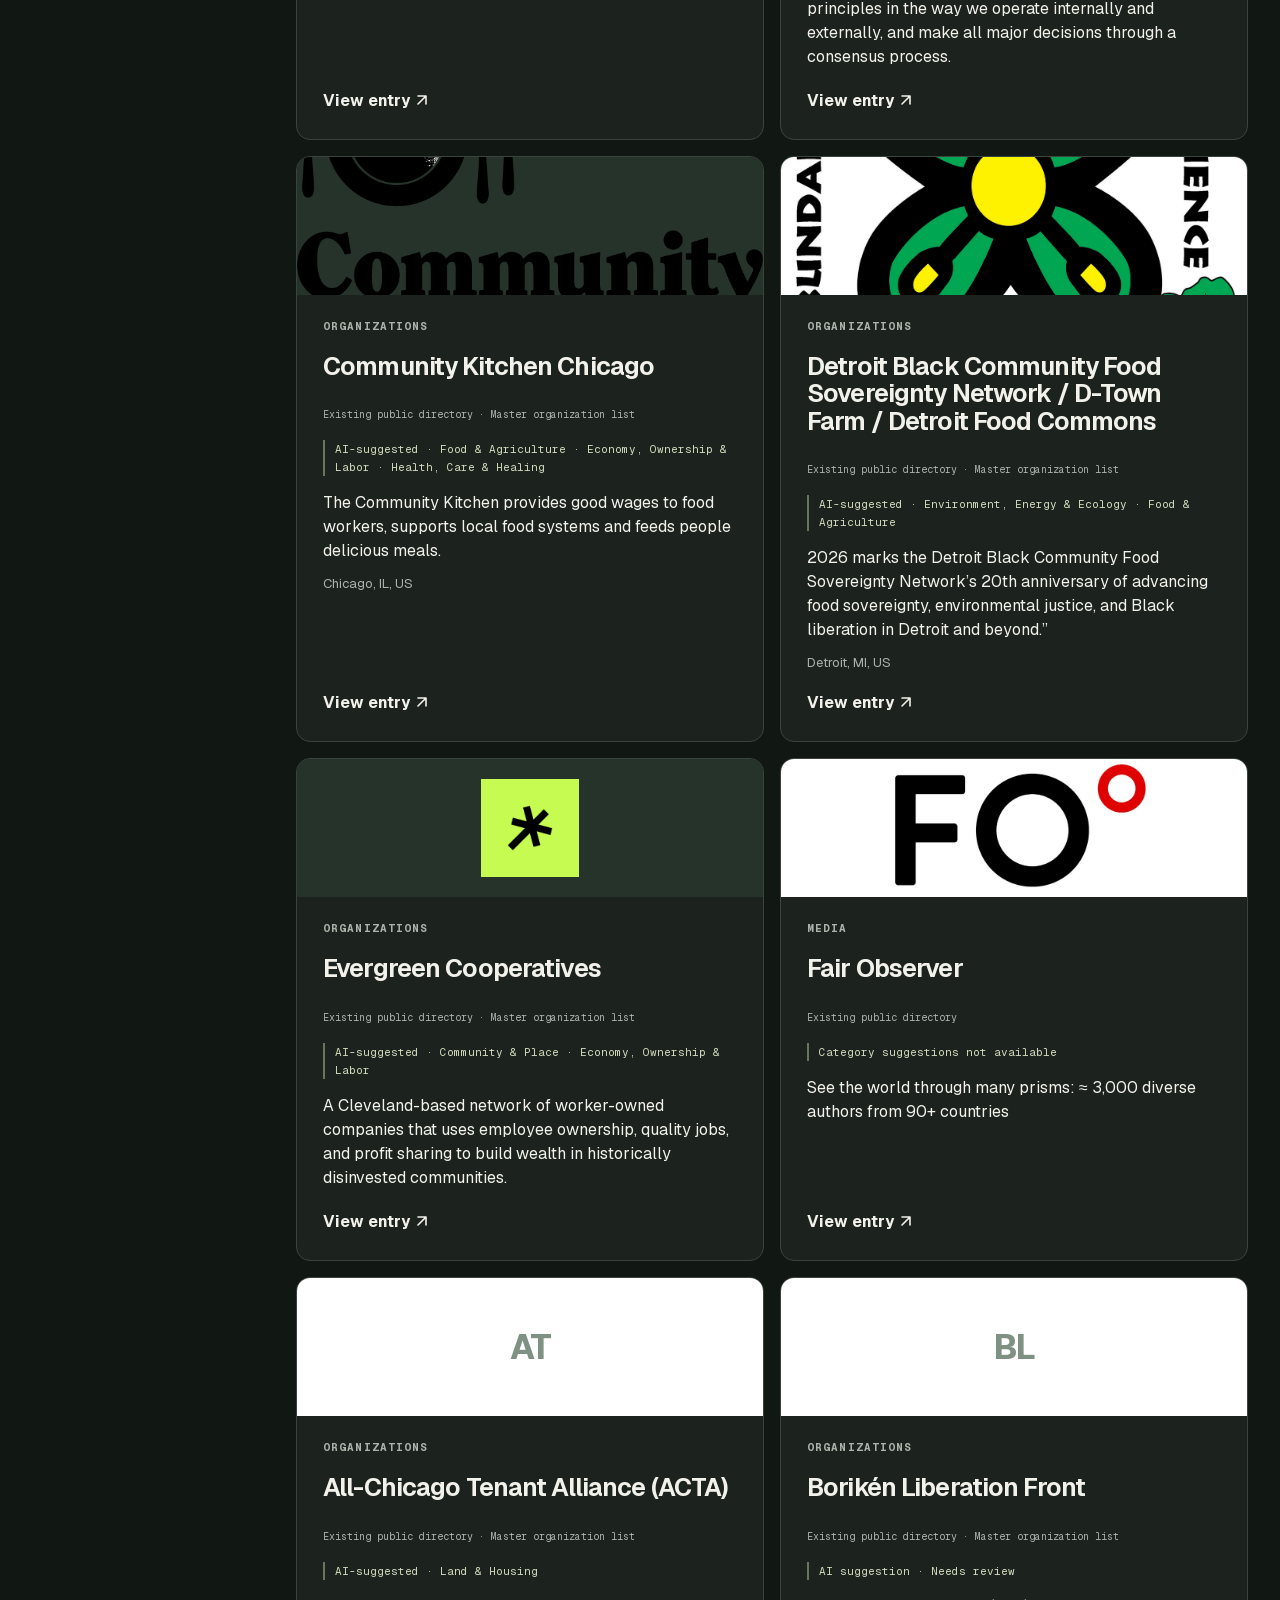
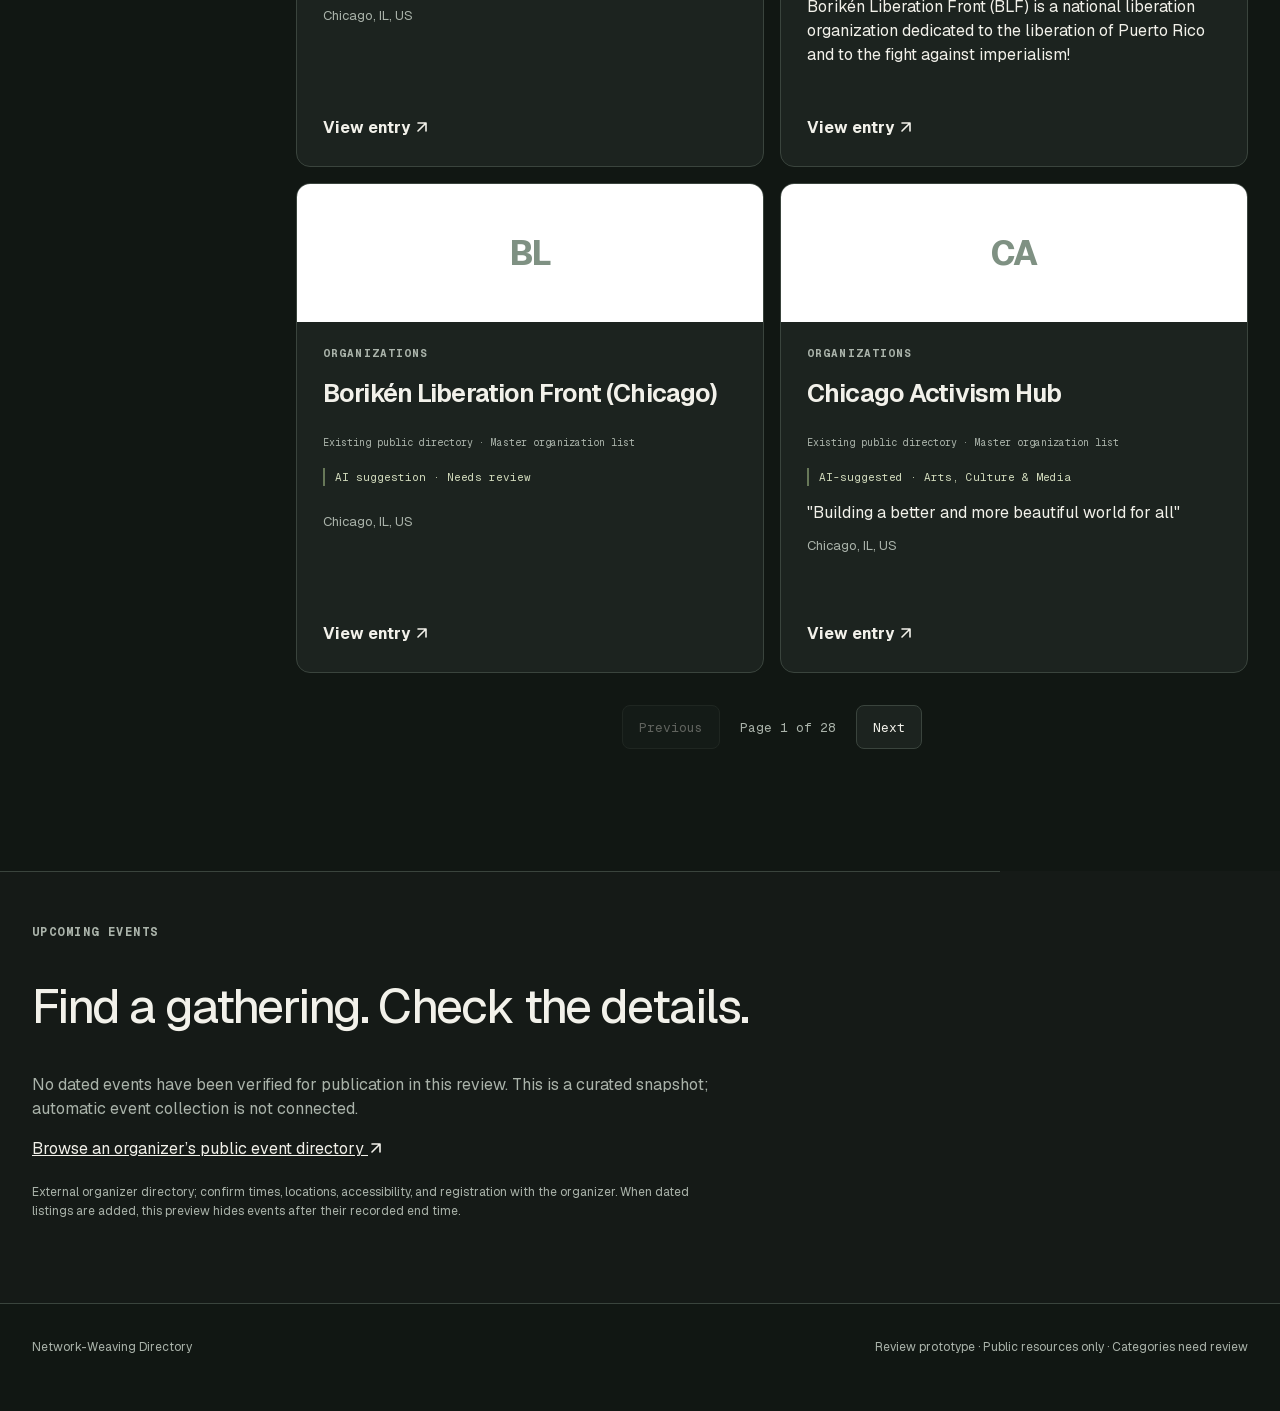
==== commit fee4d706: "Use consistent arrow icons and fix responsive control wrapping" ====
--- a/review-2026-10/index.html
+++ b/review-2026-10/index.html
@@ -10,8 +10,8 @@
   <link rel="stylesheet" href="../styles.css">
   <link rel="stylesheet" href="../match.css?v=mobile-20261016">
   <script defer src="../vendor/leaflet/leaflet.js"></script>
-  <script defer src="./app.js?v=focus-open-20261031"></script>
-  <link rel="stylesheet" href="./review.css?v=focus-open-20261031">
+  <script defer src="./app.js?v=responsive-arrows-20261031"></script>
+  <link rel="stylesheet" href="./review.css?v=responsive-arrows-20261031">
 </head>
 <body>
   <div class="shell">
@@ -20,13 +20,13 @@
       <a class="nav-link" href="#/directory">Directory</a>
     </header>
 
-    <div class="review-strip"><span>ATLAS REVIEW · OCT 31, 2026</span><a href="../">Original directory ↗</a></div>
+    <div class="review-strip"><span>ATLAS REVIEW · OCT 31, 2026</span><a href="../">Original directory <svg class="direction-icon" width="16" height="16" viewBox="0 0 16 16" fill="none" stroke="currentColor" stroke-width="1.6" stroke-linecap="round" stroke-linejoin="round" aria-hidden="true" focusable="false"><path d="M4 12 12 4M4 4h8v8"/></svg></a></div>
     <main id="main">
       <section class="hero" id="hero">
         <p class="eyebrow">A LIVING DIRECTORY FOR COLLECTIVE ACTION</p>
         <h1>Find the people and projects building what comes next.</h1>
         <p class="hero-lead">Explore organizations, resources, events, and networks working across movements, methods, and places.</p>
-        <a class="election-shortcut" href="#/directory?focus=election"><span>IN FOCUS</span> Election readiness &amp; community resilience <b aria-hidden="true">↗</b></a>
+        <a class="election-shortcut" href="#/directory?focus=election"><span>IN FOCUS</span> Election readiness &amp; community resilience <b aria-hidden="true"><svg class="direction-icon" width="16" height="16" viewBox="0 0 16 16" fill="none" stroke="currentColor" stroke-width="1.6" stroke-linecap="round" stroke-linejoin="round" aria-hidden="true" focusable="false"><path d="M4 12 12 4M4 4h8v8"/></svg></b></a>
         <section id="focus-section" class="focus-section" aria-labelledby="focus-title" hidden>
           <div class="focus-heading"><h2 id="focus-title">In focus</h2><p id="focus-count" aria-live="polite"></p></div>
           <div id="focus-results" class="focus-results"></div>
@@ -35,9 +35,9 @@
         <p class="mapping-note">Five broad lenses are a proposed front door. AI-suggested entry categories are provisional and may overlap.</p>
         <form id="hero-search" class="hero-search" action="#/directory">
           <label for="search">SEARCH THE DIRECTORY</label>
-          <div class="hero-search-row"><input id="search" type="search" placeholder="Names, places, movements, or methods" autocomplete="off"><button type="submit">Explore <span aria-hidden="true">↗</span></button></div>
+          <div class="hero-search-row"><input id="search" type="search" placeholder="Names, places, movements, or methods" autocomplete="off"><button type="submit">Explore <span aria-hidden="true"><svg class="direction-icon" width="16" height="16" viewBox="0 0 16 16" fill="none" stroke="currentColor" stroke-width="1.6" stroke-linecap="round" stroke-linejoin="round" aria-hidden="true" focusable="false"><path d="M4 12 12 4M4 4h8v8"/></svg></span></button></div>
         </form>
-        <p class="merge-note">Browse the combined public directory. Entries can belong to more than one source; source filters preserve those overlaps. <a href="./directory-review.csv" download>Download the review CSV ↗</a></p>
+        <p class="merge-note">Browse the combined public directory. Entries can belong to more than one source; source filters preserve those overlaps. <a href="./directory-review.csv" download>Download the review CSV <svg class="direction-icon" width="16" height="16" viewBox="0 0 16 16" fill="none" stroke="currentColor" stroke-width="1.6" stroke-linecap="round" stroke-linejoin="round" aria-hidden="true" focusable="false"><path d="M4 12 12 4M4 4h8v8"/></svg></a></p>
         <details class="about-taxonomy"><summary>How the categories work</summary><p>Use a broad lens, search directly, or open a detailed domain. The 13 detailed domains remain available; no sequence of clicks is required. Individual category assignments are AI suggestions for review, not approved classifications.</p><p>Original tags remain visible on each entry. Domain, transformation, framework, practice, and place are different dimensions; this preview adds domain and broad-lens suggestions only.</p></details>
       </section>
 
@@ -65,7 +65,7 @@
         </div>
       </section>
 
-      <section class="upcoming" id="upcoming"><p class="eyebrow">UPCOMING EVENTS</p><h2>Find a gathering. Check the details.</h2><p>No dated events have been verified for publication in this review. This is a curated snapshot; automatic event collection is not connected.</p><a href="https://indivisible.org/get-involved/attend-an-event/" target="_blank" rel="noopener noreferrer">Browse an organizer’s public event directory ↗</a><p class="fineprint">External organizer directory; confirm times, locations, accessibility, and registration with the organizer. When dated listings are added, this preview hides events after their recorded end time.</p></section>
+      <section class="upcoming" id="upcoming"><p class="eyebrow">UPCOMING EVENTS</p><h2>Find a gathering. Check the details.</h2><p>No dated events have been verified for publication in this review. This is a curated snapshot; automatic event collection is not connected.</p><a href="https://indivisible.org/get-involved/attend-an-event/" target="_blank" rel="noopener noreferrer">Browse an organizer’s public event directory <svg class="direction-icon" width="16" height="16" viewBox="0 0 16 16" fill="none" stroke="currentColor" stroke-width="1.6" stroke-linecap="round" stroke-linejoin="round" aria-hidden="true" focusable="false"><path d="M4 12 12 4M4 4h8v8"/></svg></a><p class="fineprint">External organizer directory; confirm times, locations, accessibility, and registration with the organizer. When dated listings are added, this preview hides events after their recorded end time.</p></section>
       <section id="detail" class="detail" hidden aria-live="polite"></section>
     </main>
     <footer><span>Network-Weaving Directory</span><span>Review prototype · Public resources only · Categories need review</span></footer>
--- a/review-2026-10/review.css
+++ b/review-2026-10/review.css
@@ -11,3 +11,9 @@
 .focus-section{margin:30px 0 40px;scroll-margin-top:24px}.focus-section[hidden],.election-shortcut[hidden]{display:none}.focus-heading{display:flex;align-items:baseline;justify-content:space-between;gap:16px;margin-bottom:16px}.focus-heading h2{font-size:32px;line-height:1.2;font-weight:450;letter-spacing:-.04em;margin:0}.focus-heading p{font:11px/1.5 var(--mono);color:var(--muted);margin:0}.focus-results{display:grid;grid-template-columns:repeat(3,minmax(0,1fr));gap:16px}.focus-card{min-height:0;border-color:#607254}.focus-card .card-body{padding:24px;min-width:0}.focus-card h3{font-size:24px;margin-top:12px}.focus-card .summary{display:block;overflow:visible;-webkit-line-clamp:unset;font-size:15px}.focus-note{font-size:12px;line-height:1.6;color:var(--muted);margin:18px 0}.focus-resource{display:block;padding:13px 0;margin-top:auto;border-top:1px solid var(--line);font-weight:700;font-size:14px;text-decoration:none}.focus-card .view-entry{margin-top:0;padding-top:10px;font-size:13px}.focus-only{padding:24px;border:1px solid var(--line);border-radius:12px;color:var(--muted);grid-column:1/-1}.focus-only a{color:var(--ink)}
 @media(max-width:1000px){.focus-results{grid-template-columns:1fr}.focus-card .card-body{padding:22px}.focus-card h3{max-width:750px}.focus-card .summary{max-width:800px}}
 @media(max-width:700px){.focus-heading{display:block}.focus-heading p{margin-top:9px}.focus-section{margin-block:26px 34px}.focus-card h3{font-size:23px}.focus-card .card-body{padding:20px}}
+
+/* Draw directional indicators consistently; iOS renders the Unicode glyph as an emoji. */
+.direction-icon{display:inline-block;width:1em;height:1em;min-width:1em;flex-shrink:0;vertical-align:-.12em;overflow:visible;pointer-events:none}.election-shortcut b{display:inline-flex;align-items:center}.hero-search button .direction-icon{vertical-align:-.1em}.filters select,.view-switch button,.pagination button,.map-tools button{min-height:44px}
+/* Keep the view controls on a second line when a narrow window cannot fit both. */
+.section-heading{flex-wrap:wrap}.section-heading>div:first-child{min-width:0}.view-switch{flex-shrink:0}
+@media(max-width:700px){.lenses{display:grid;grid-template-columns:repeat(2,minmax(0,1fr))}.lens{min-width:0;width:100%;gap:8px;padding:12px 10px;font-size:clamp(13px,3.8vw,16px)}.lens>span{min-width:0;overflow-wrap:anywhere}.lens b{flex-shrink:0}}
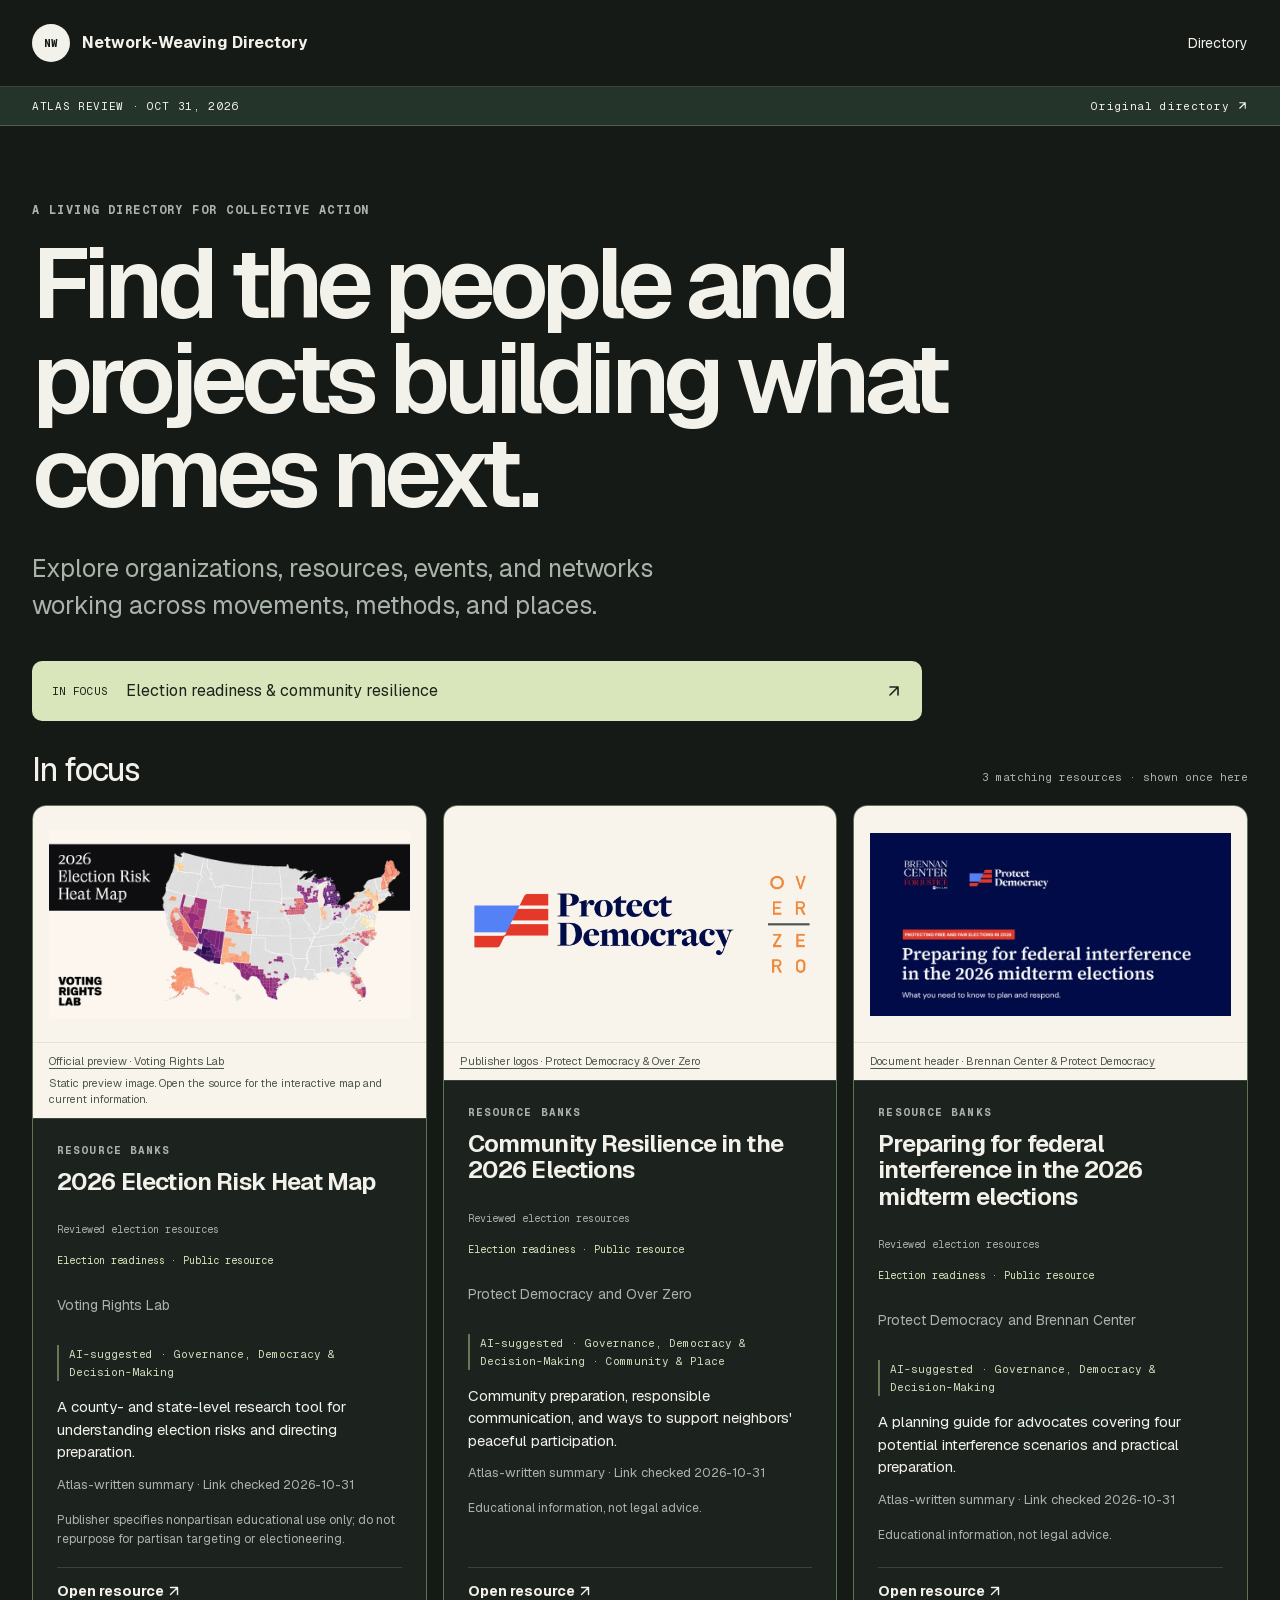
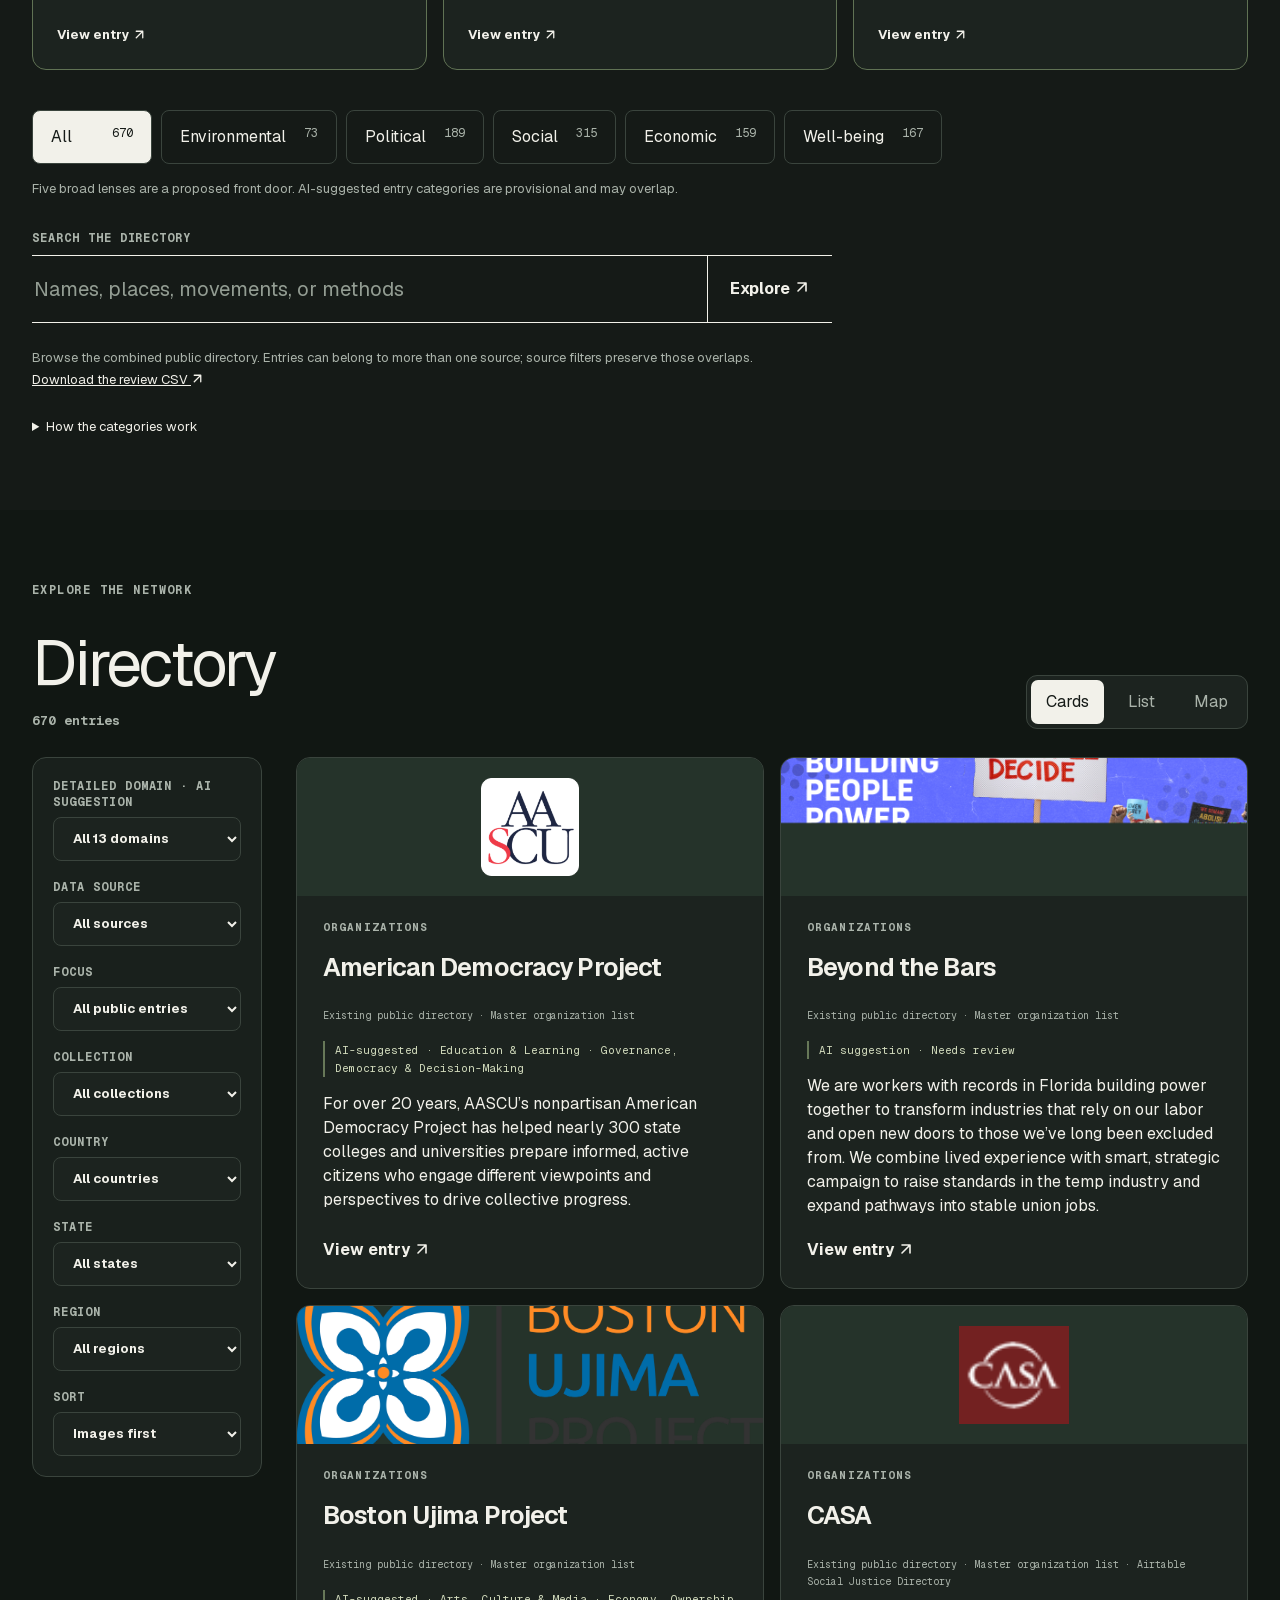
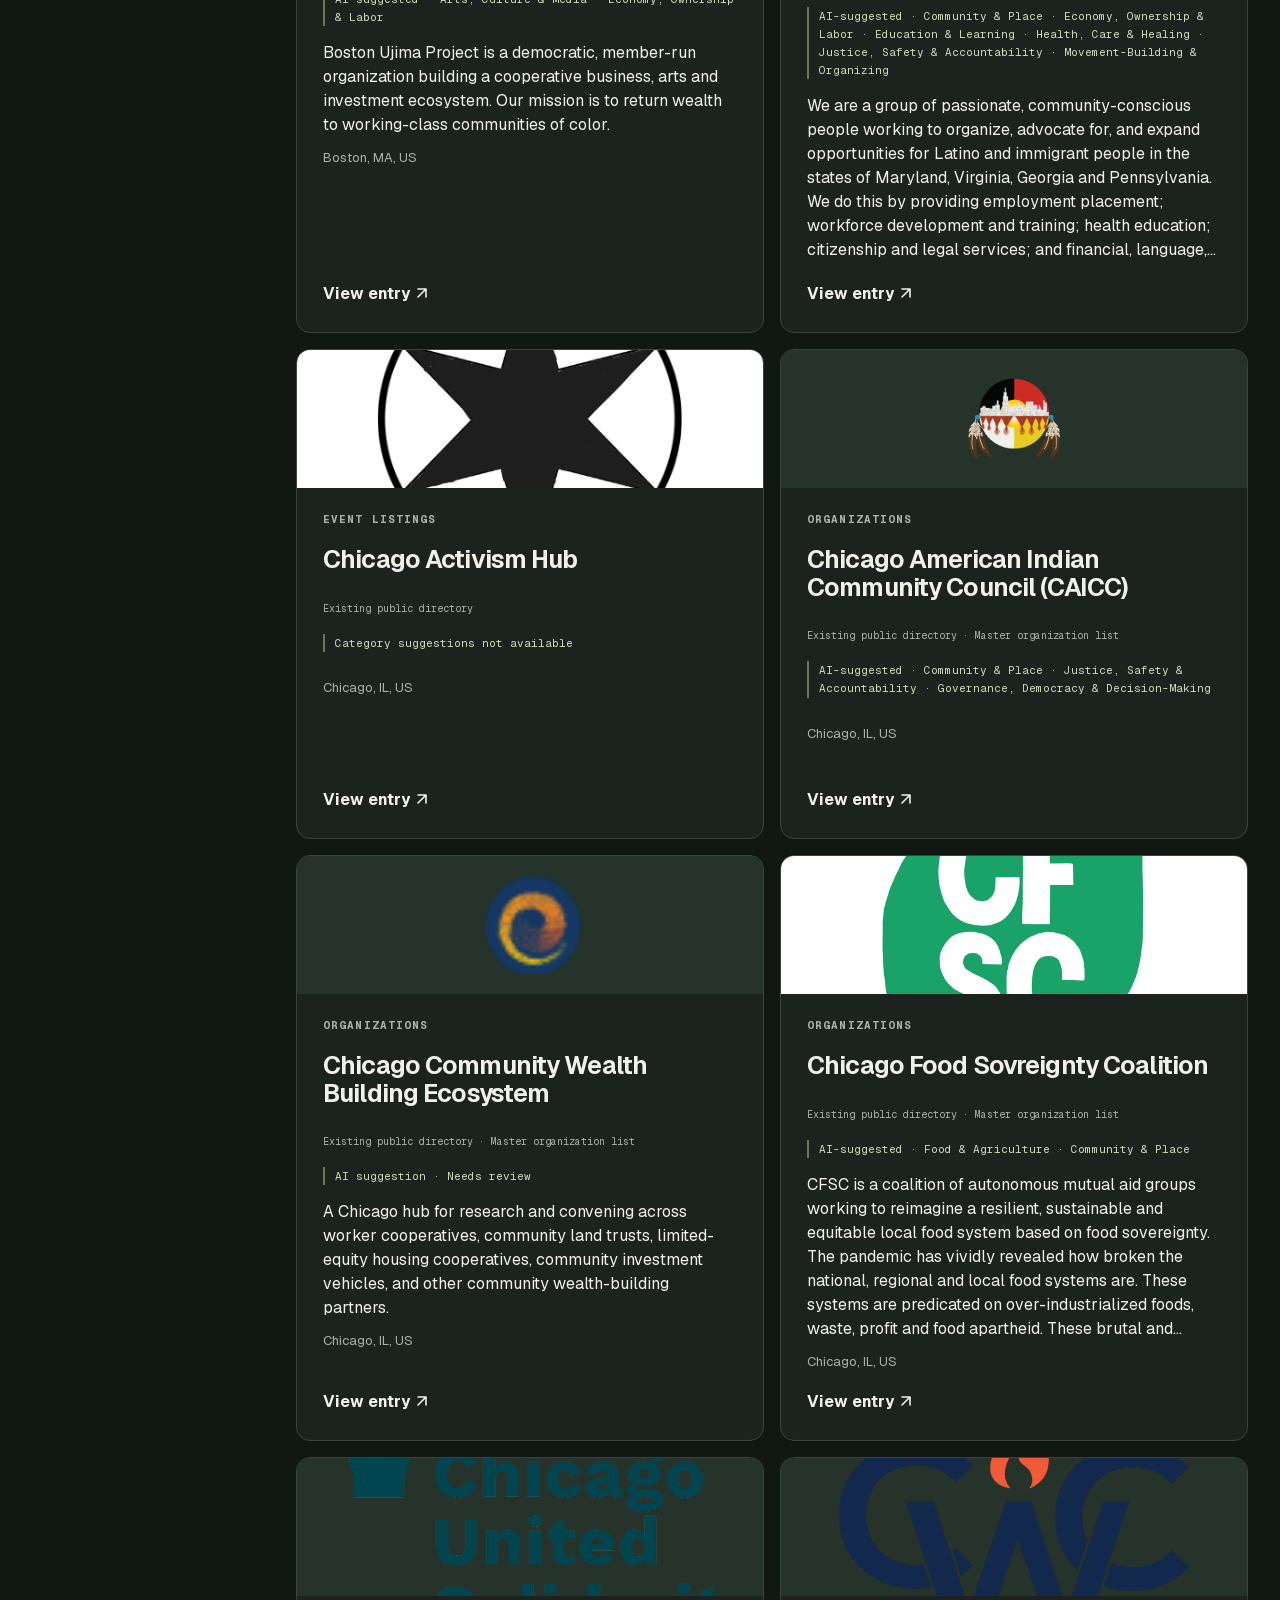
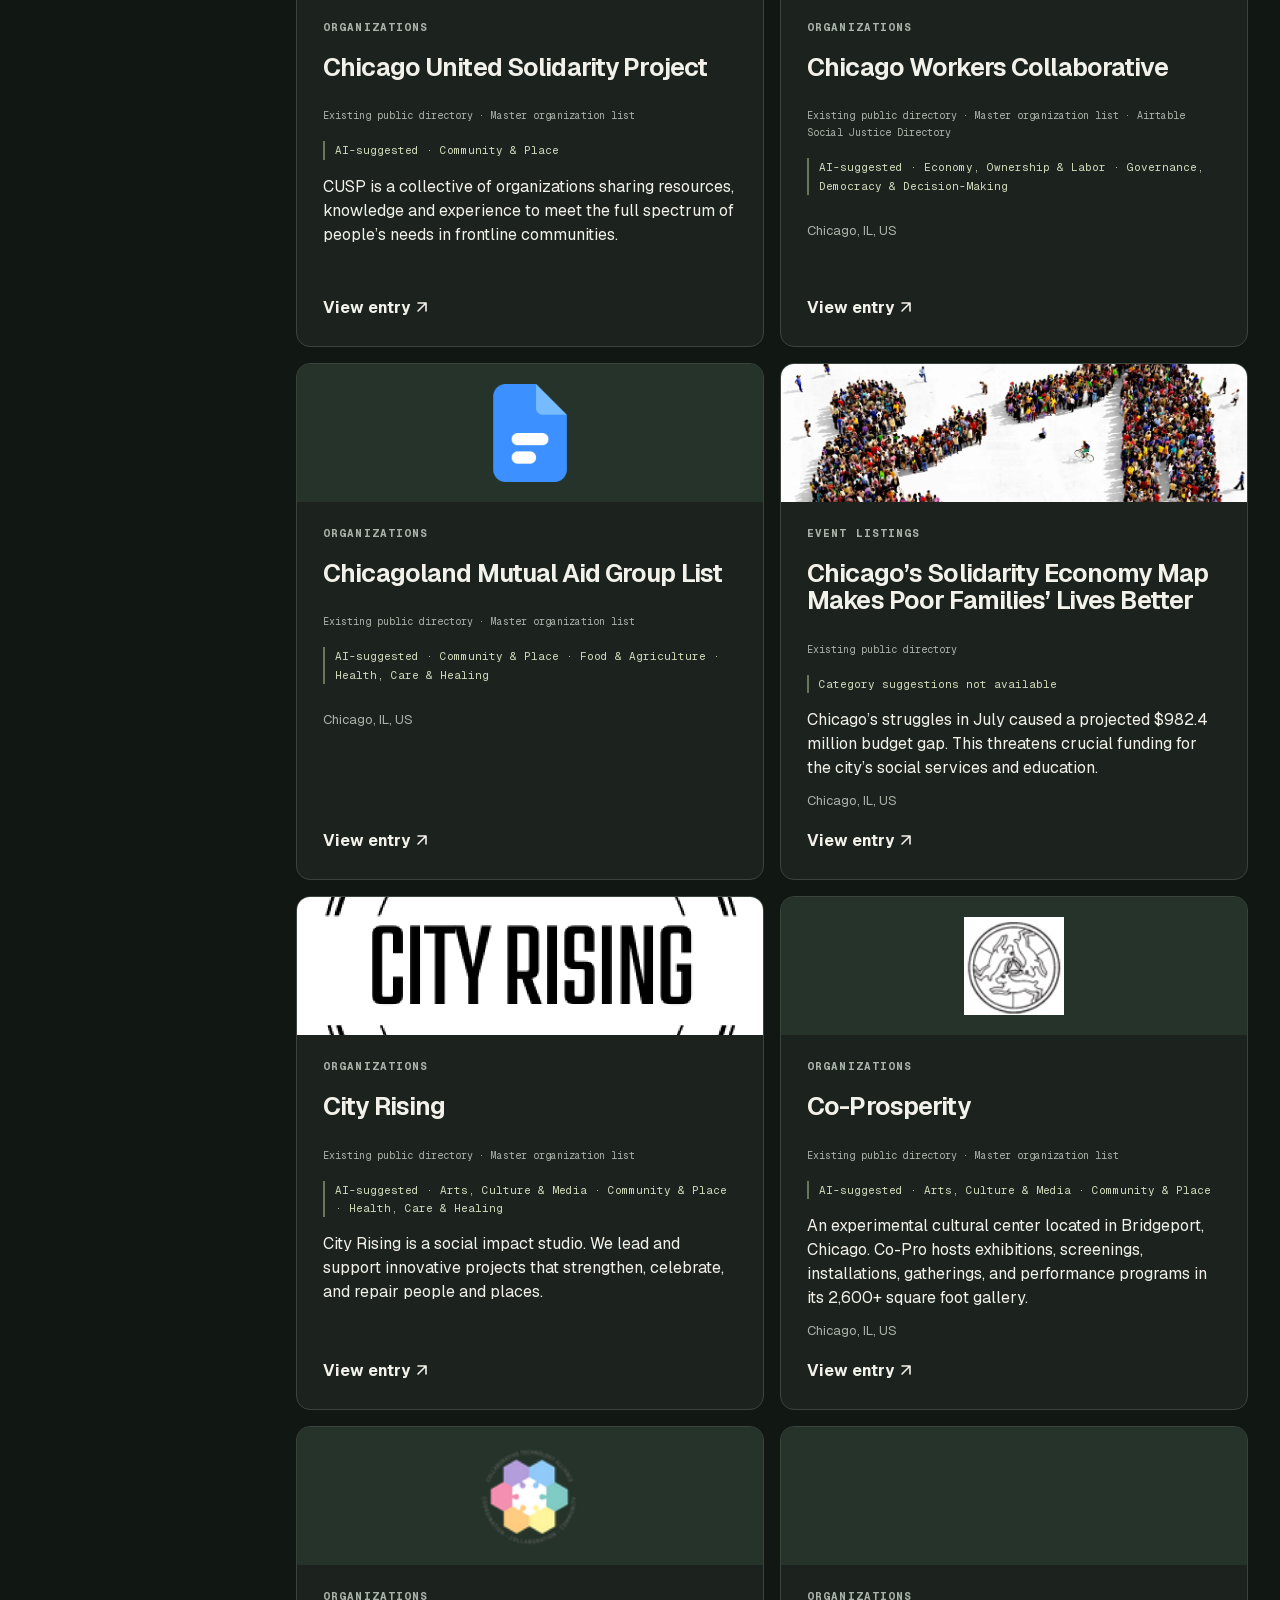
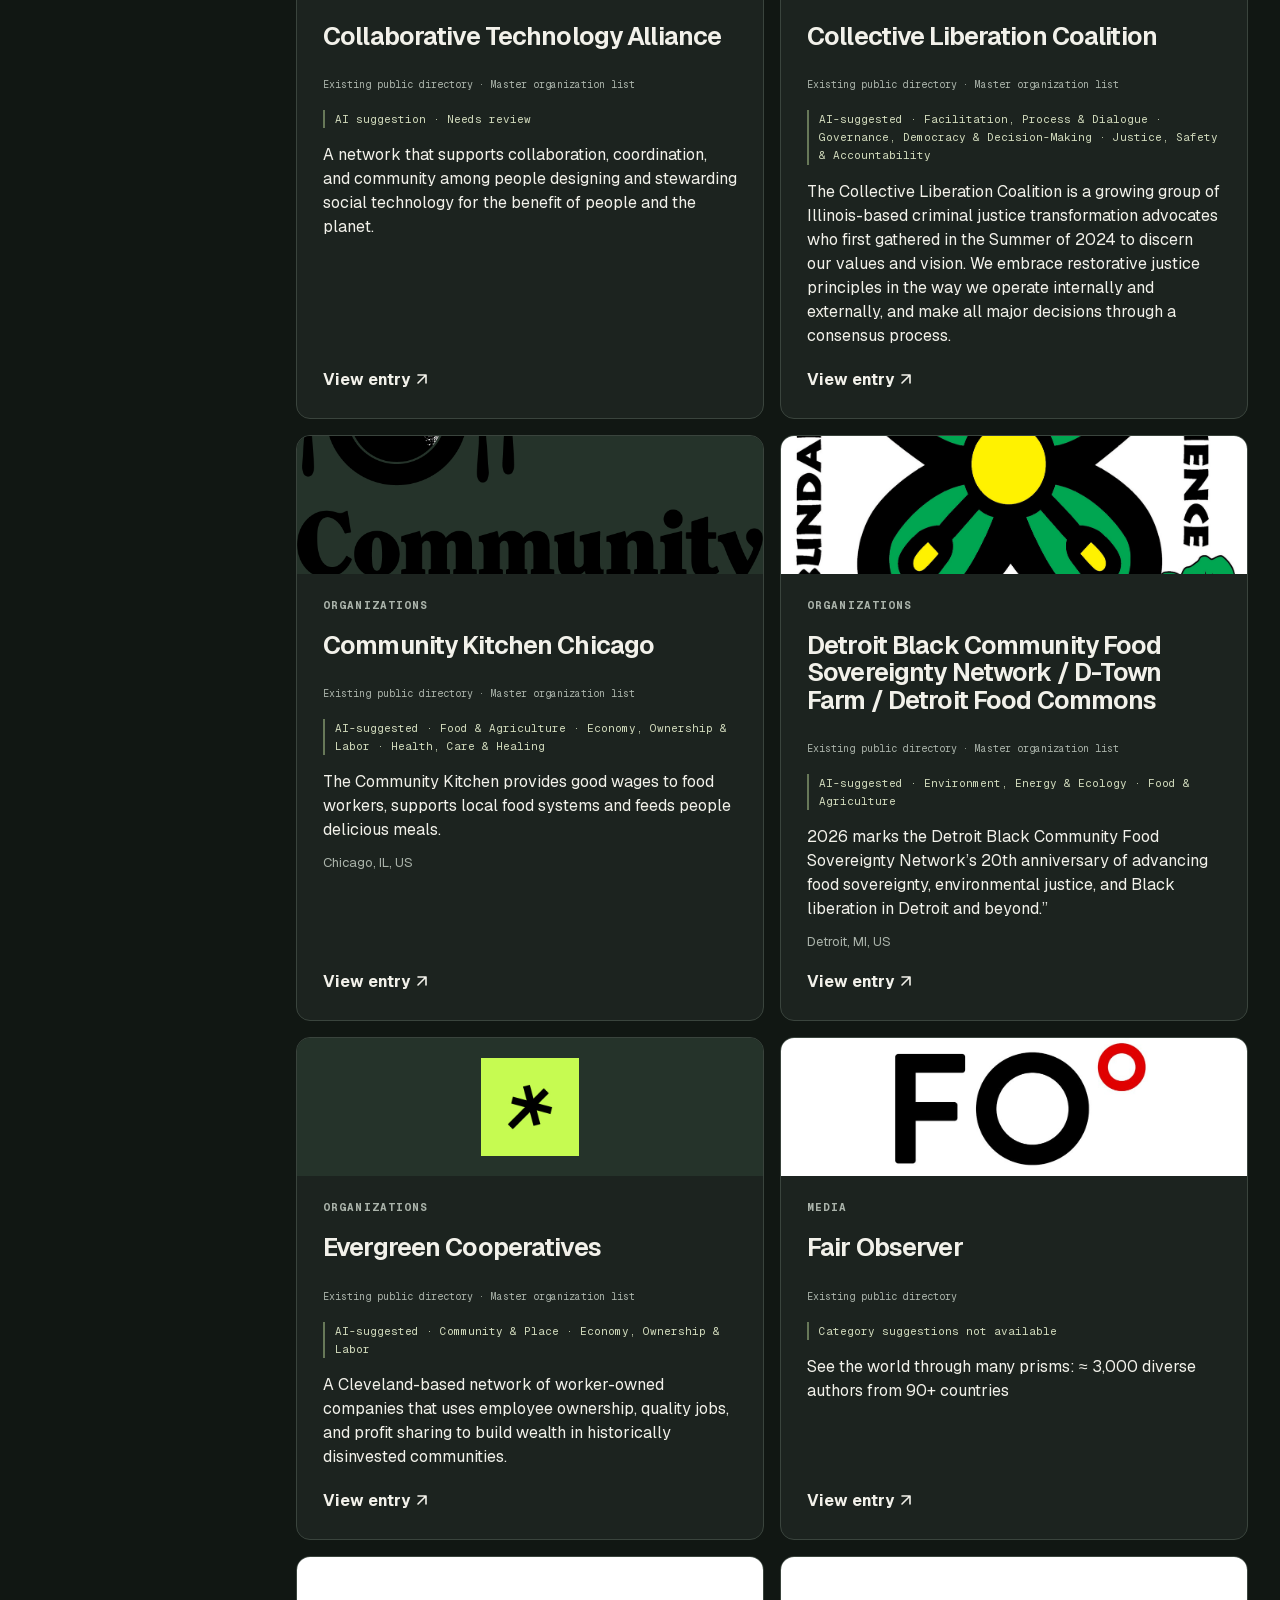
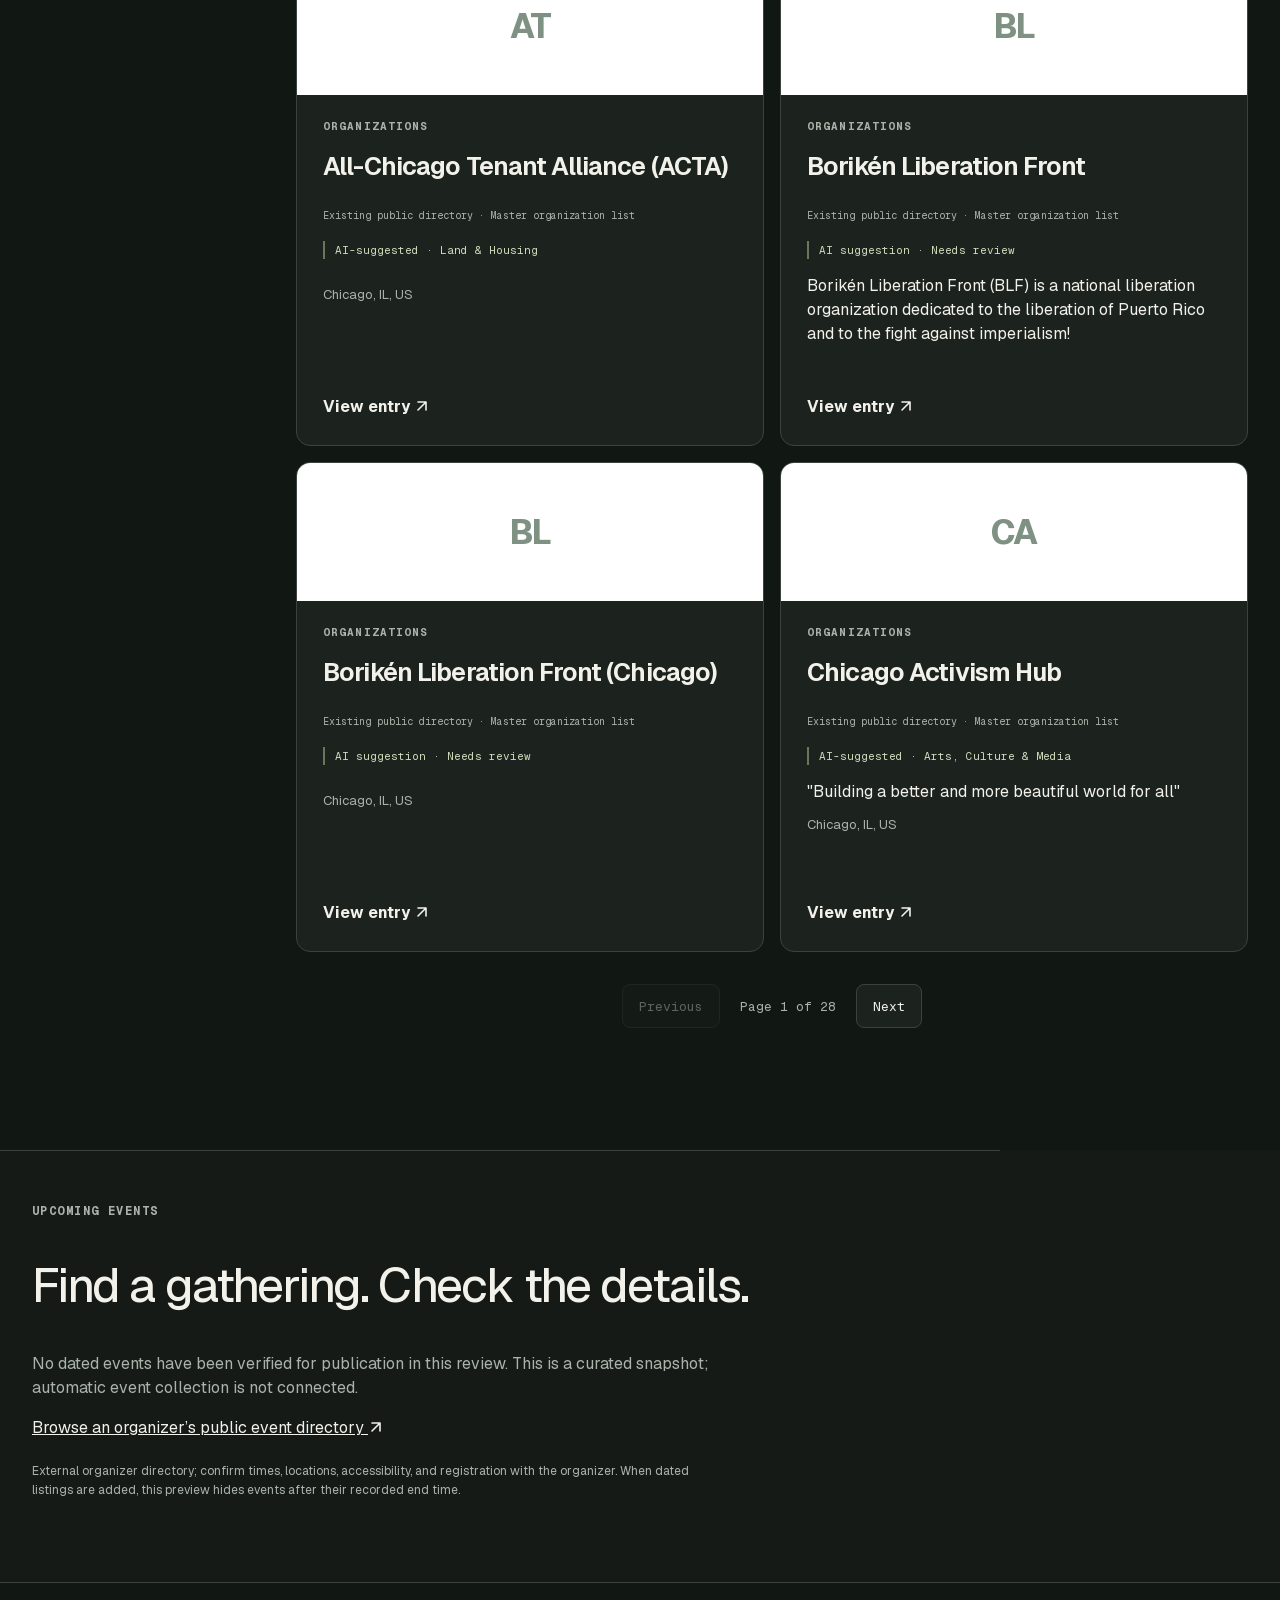
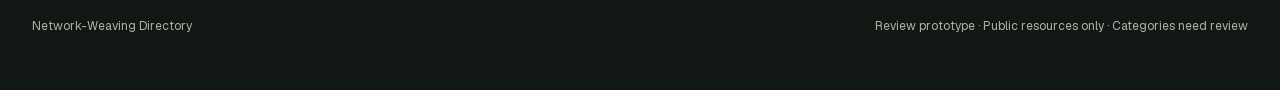
==== commit b9c9f8a6: "Add credited resource previews to expanded focus cards" ====
--- a/review-2026-10/index.html
+++ b/review-2026-10/index.html
@@ -10,8 +10,8 @@
   <link rel="stylesheet" href="../styles.css">
   <link rel="stylesheet" href="../match.css?v=mobile-20261016">
   <script defer src="../vendor/leaflet/leaflet.js"></script>
-  <script defer src="./app.js?v=responsive-arrows-20261031"></script>
-  <link rel="stylesheet" href="./review.css?v=responsive-arrows-20261031">
+  <script defer src="./app.js?v=illustrated-focus-20261031"></script>
+  <link rel="stylesheet" href="./review.css?v=illustrated-focus-20261031">
 </head>
 <body>
   <div class="shell">
--- a/review-2026-10/review.css
+++ b/review-2026-10/review.css
@@ -11,6 +11,10 @@
 .focus-section{margin:30px 0 40px;scroll-margin-top:24px}.focus-section[hidden],.election-shortcut[hidden]{display:none}.focus-heading{display:flex;align-items:baseline;justify-content:space-between;gap:16px;margin-bottom:16px}.focus-heading h2{font-size:32px;line-height:1.2;font-weight:450;letter-spacing:-.04em;margin:0}.focus-heading p{font:11px/1.5 var(--mono);color:var(--muted);margin:0}.focus-results{display:grid;grid-template-columns:repeat(3,minmax(0,1fr));gap:16px}.focus-card{min-height:0;border-color:#607254}.focus-card .card-body{padding:24px;min-width:0}.focus-card h3{font-size:24px;margin-top:12px}.focus-card .summary{display:block;overflow:visible;-webkit-line-clamp:unset;font-size:15px}.focus-note{font-size:12px;line-height:1.6;color:var(--muted);margin:18px 0}.focus-resource{display:block;padding:13px 0;margin-top:auto;border-top:1px solid var(--line);font-weight:700;font-size:14px;text-decoration:none}.focus-card .view-entry{margin-top:0;padding-top:10px;font-size:13px}.focus-only{padding:24px;border:1px solid var(--line);border-radius:12px;color:var(--muted);grid-column:1/-1}.focus-only a{color:var(--ink)}
 @media(max-width:1000px){.focus-results{grid-template-columns:1fr}.focus-card .card-body{padding:22px}.focus-card h3{max-width:750px}.focus-card .summary{max-width:800px}}
 @media(max-width:700px){.focus-heading{display:block}.focus-heading p{margin-top:9px}.focus-section{margin-block:26px 34px}.focus-card h3{font-size:23px}.focus-card .card-body{padding:20px}}
+.focus-preview{margin:0;border-bottom:1px solid var(--line);background:#f8f4eb}.focus-preview-link{position:relative;display:flex;align-items:center;justify-content:center;min-width:0;height:236px;padding:16px;color:#18211b;text-decoration:none}.focus-preview img{display:block;position:relative;width:100%;height:100%;object-fit:contain;z-index:1}.focus-preview-fallback{position:absolute;inset:16px;display:flex;align-items:center;justify-content:center;text-align:center;font-size:14px;line-height:1.6;padding:16px}.focus-preview-fallback[hidden]{display:none}.focus-preview figcaption{padding:10px 16px;font-size:11px;line-height:1.5;color:#4e594e;border-top:1px solid #e5e1d8}.focus-preview figcaption a{color:inherit;text-underline-offset:3px}.focus-preview a:focus-visible{outline:3px solid #778f60;outline-offset:-4px}.focus-preview figcaption a:focus-visible{outline-offset:3px}
+.focus-preview-note{display:block;margin-top:5px}
+@media(min-width:701px) and (max-width:1000px){.focus-card{display:grid;grid-template-columns:minmax(220px,35%) minmax(0,1fr)}.focus-preview{border-bottom:0;border-right:1px solid var(--line)}.focus-preview-link{height:260px}}
+@media(max-width:700px){.focus-preview-link{height:220px;padding:14px}.focus-preview figcaption{padding:10px 14px}}
 
 /* Draw directional indicators consistently; iOS renders the Unicode glyph as an emoji. */
 .direction-icon{display:inline-block;width:1em;height:1em;min-width:1em;flex-shrink:0;vertical-align:-.12em;overflow:visible;pointer-events:none}.election-shortcut b{display:inline-flex;align-items:center}.hero-search button .direction-icon{vertical-align:-.1em}.filters select,.view-switch button,.pagination button,.map-tools button{min-height:44px}
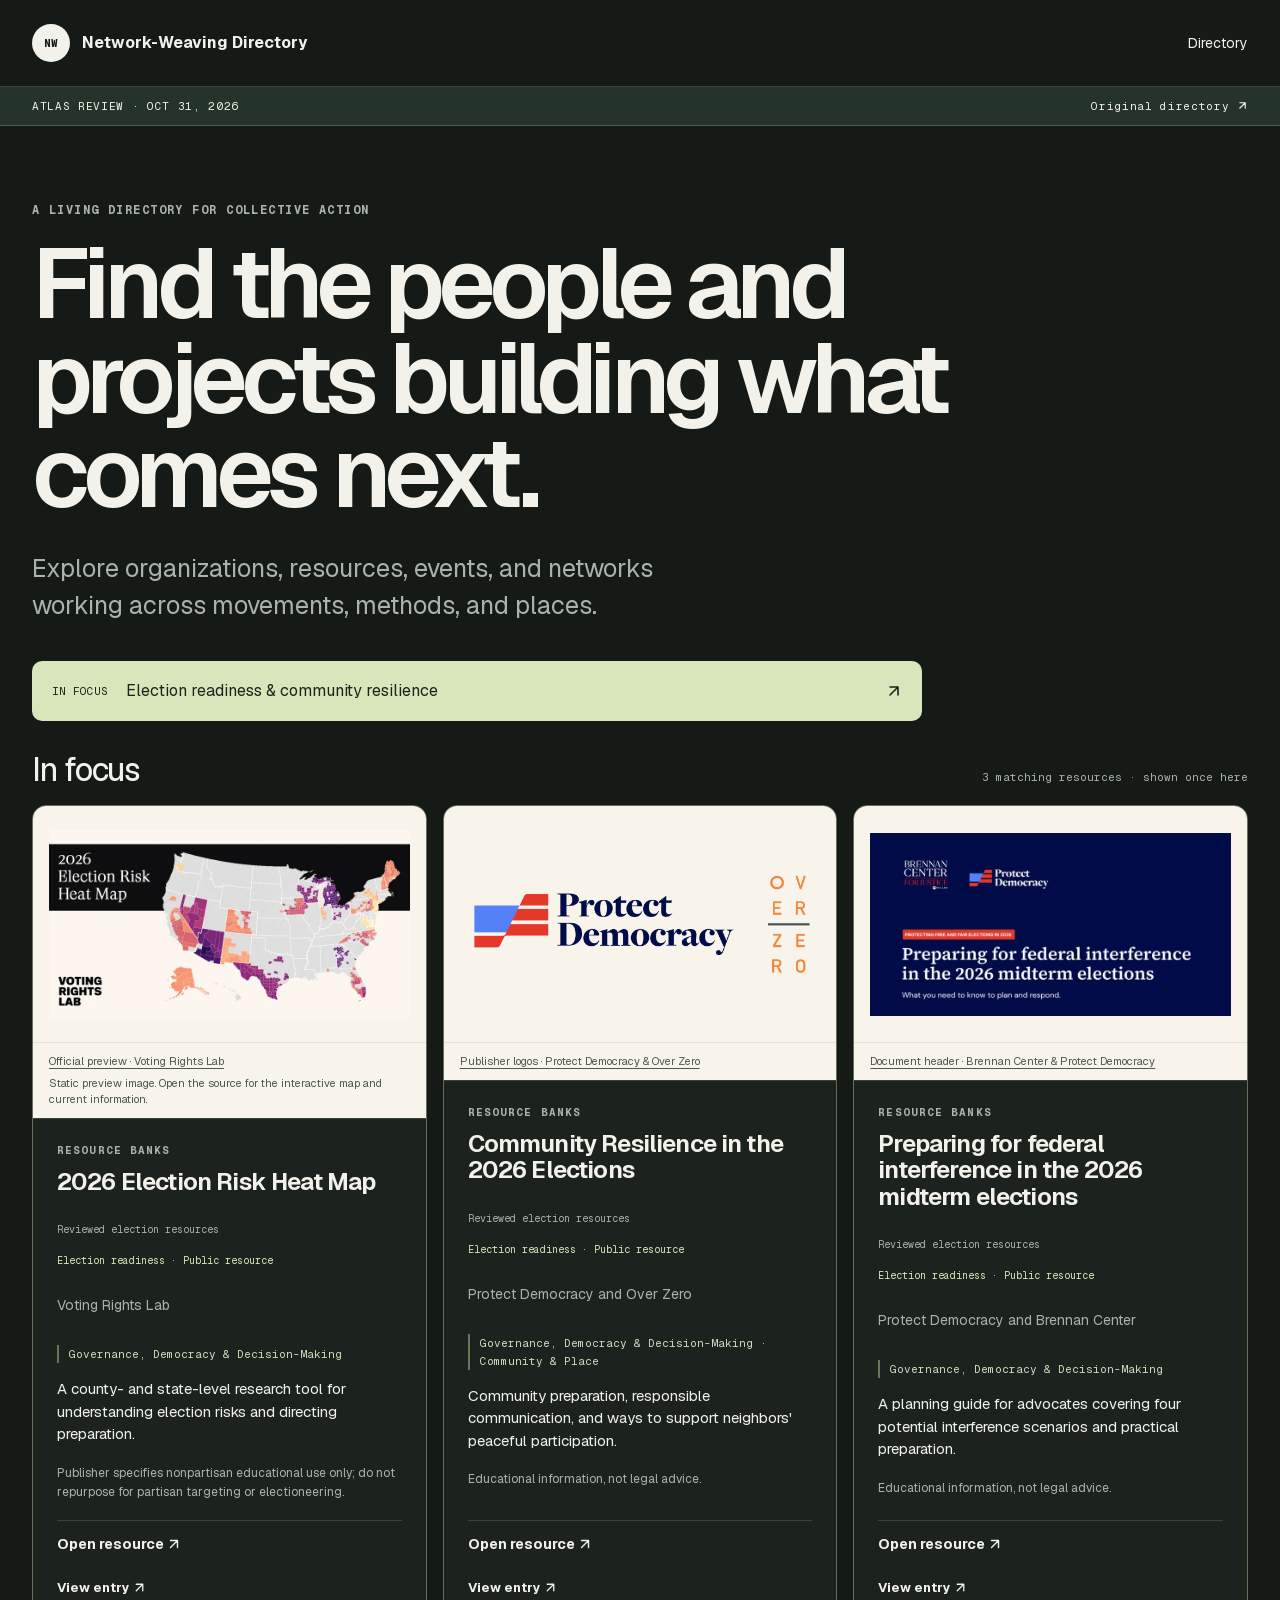
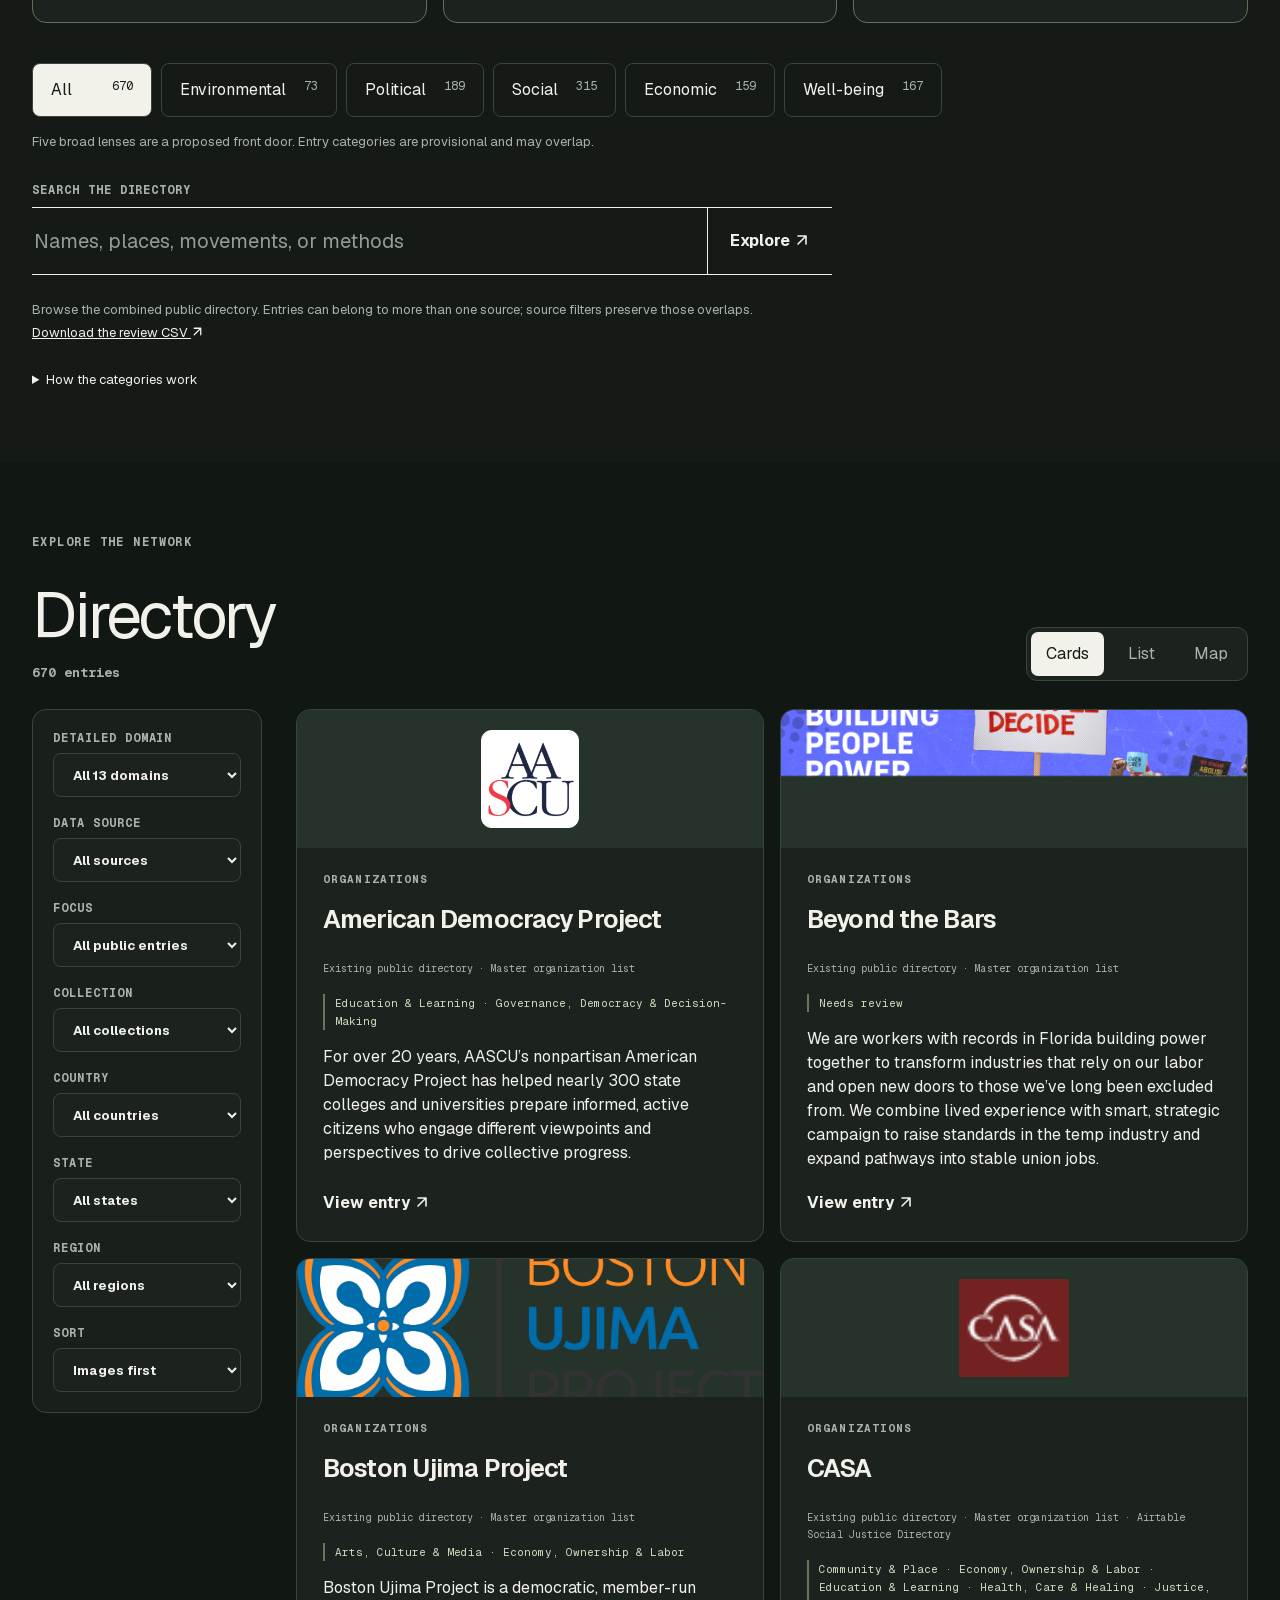
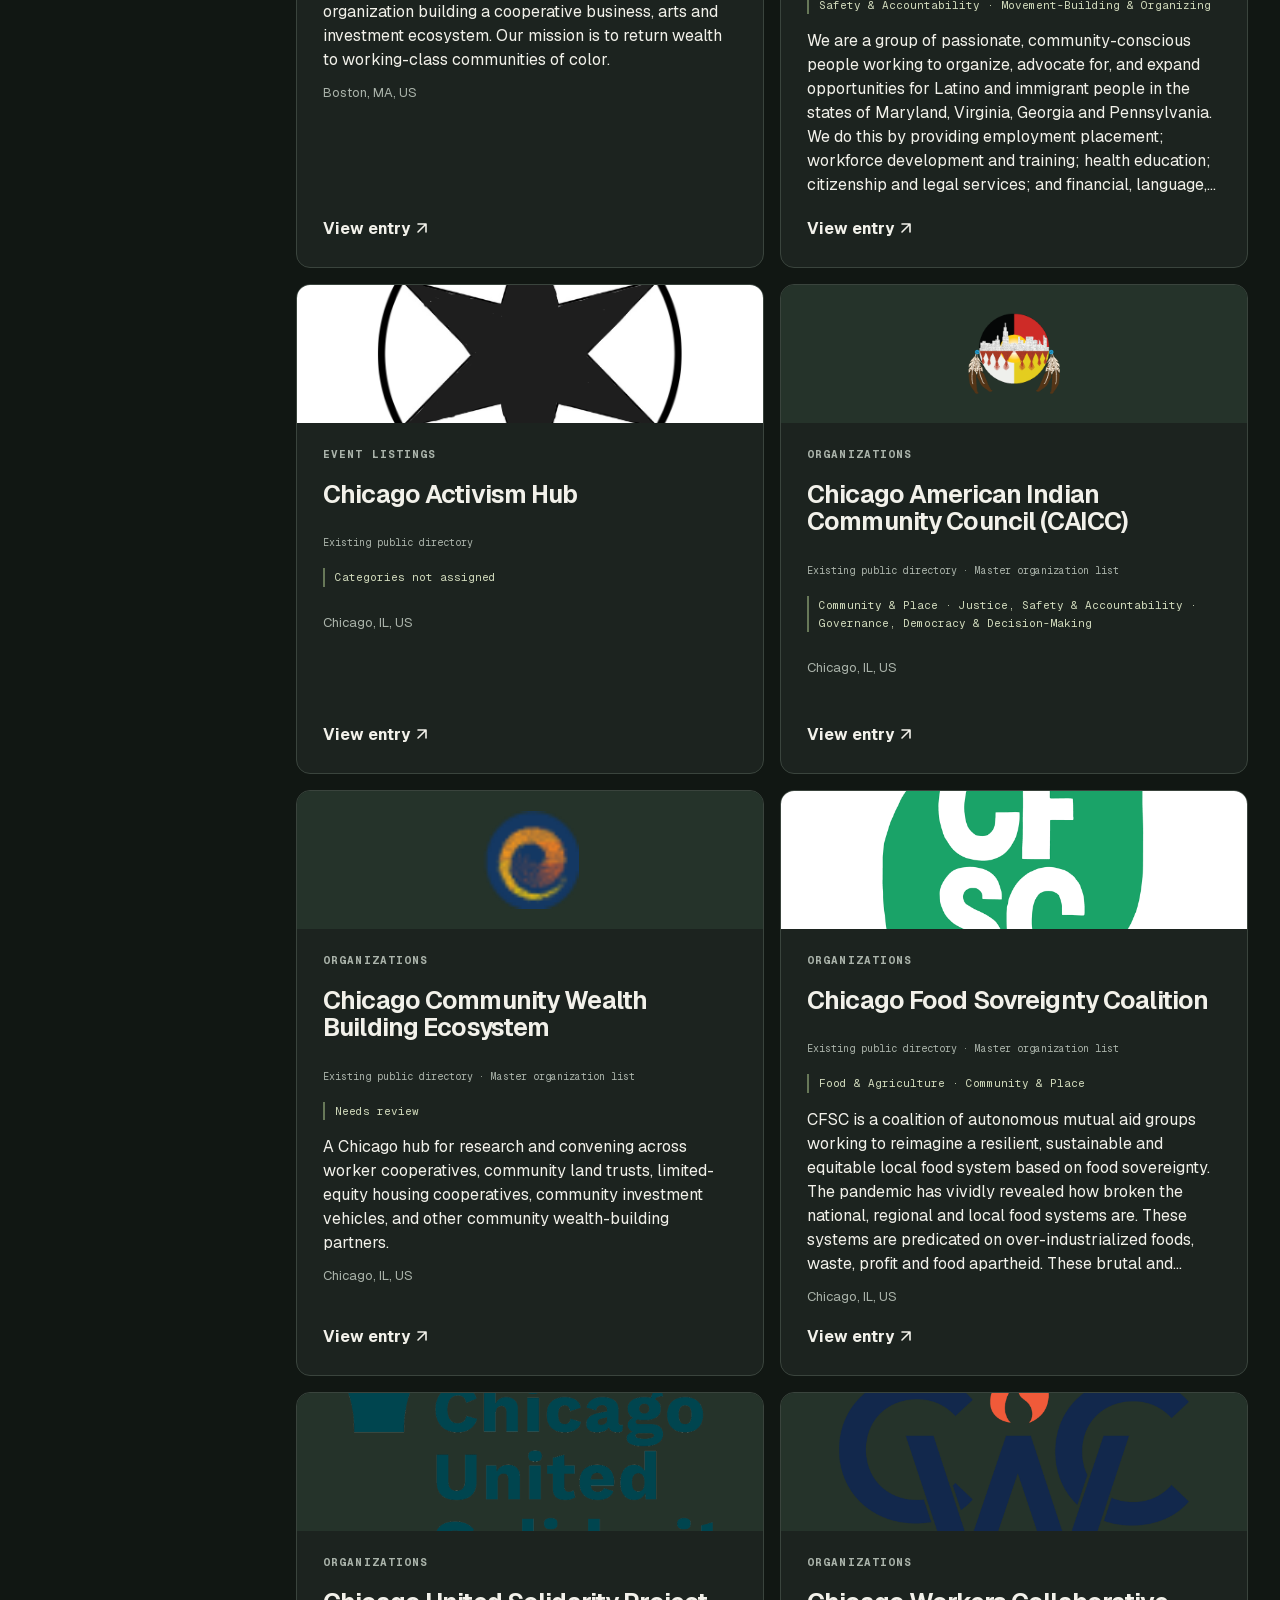
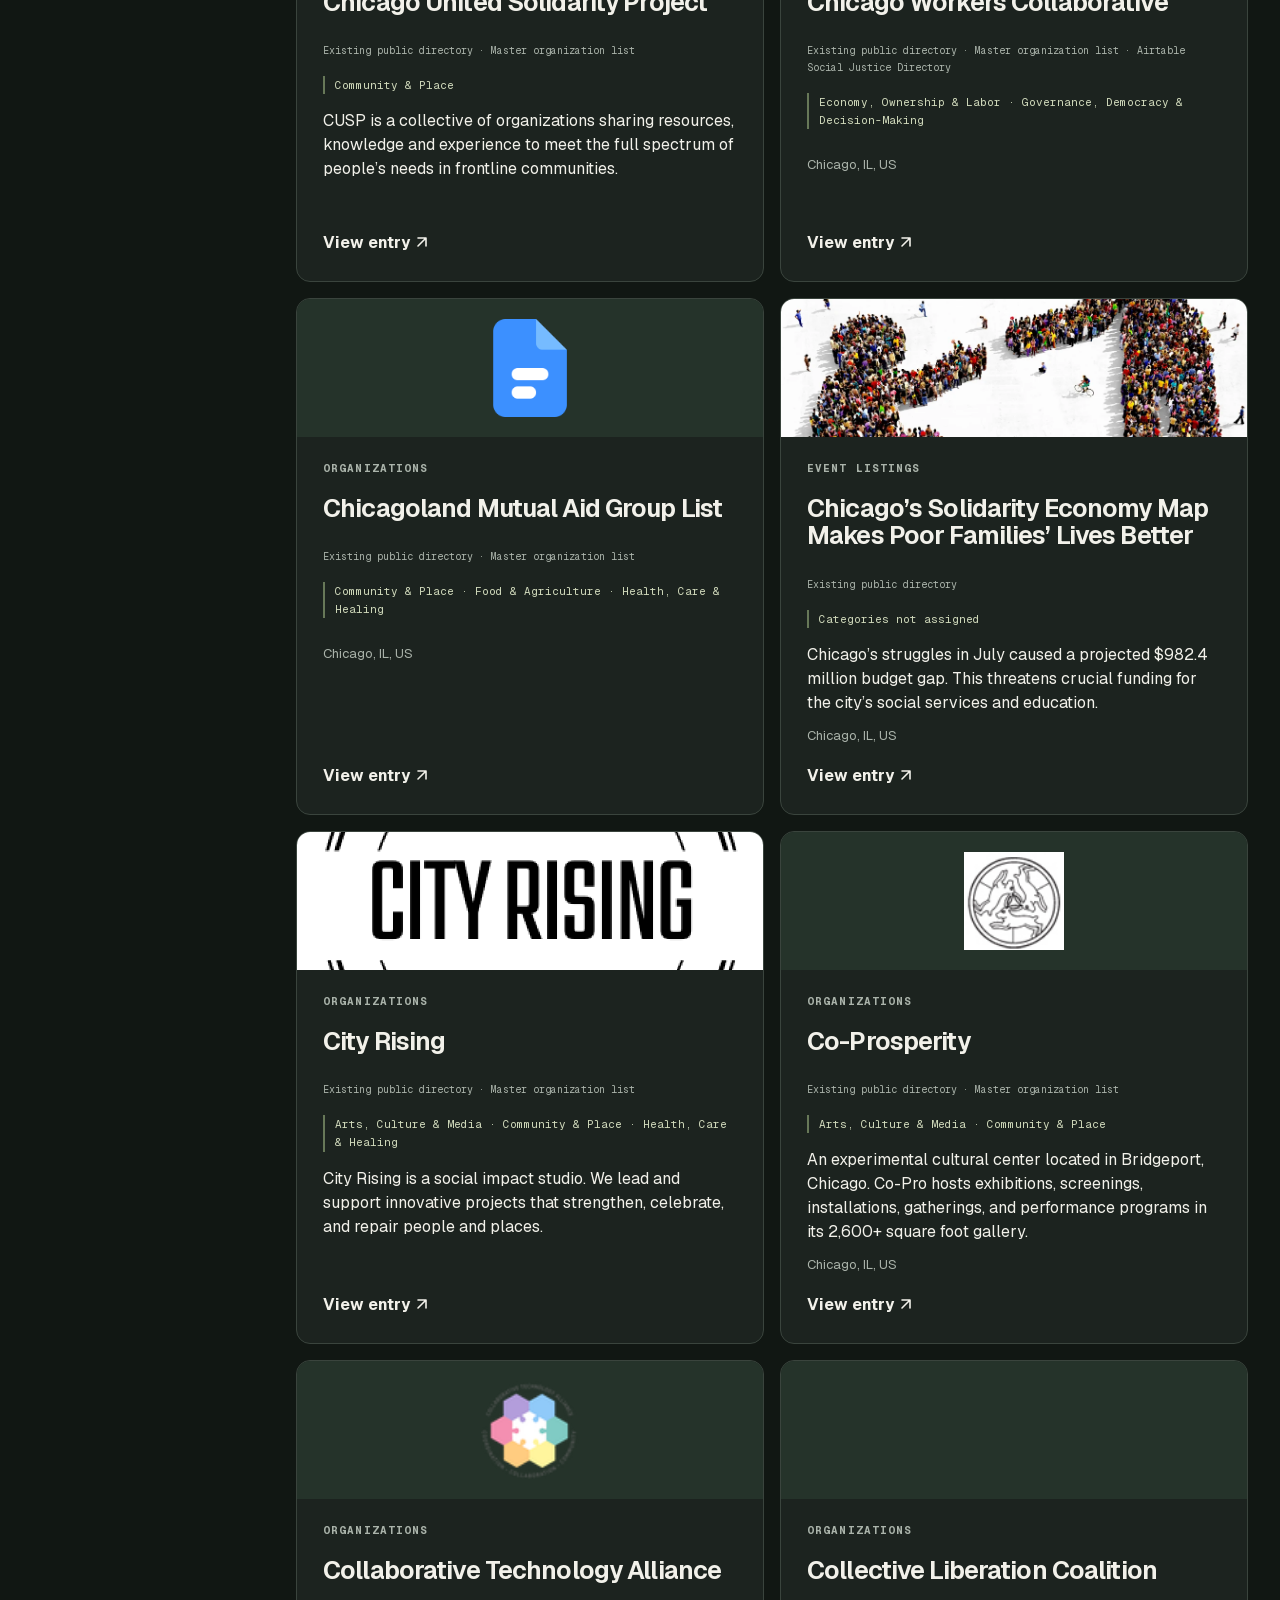
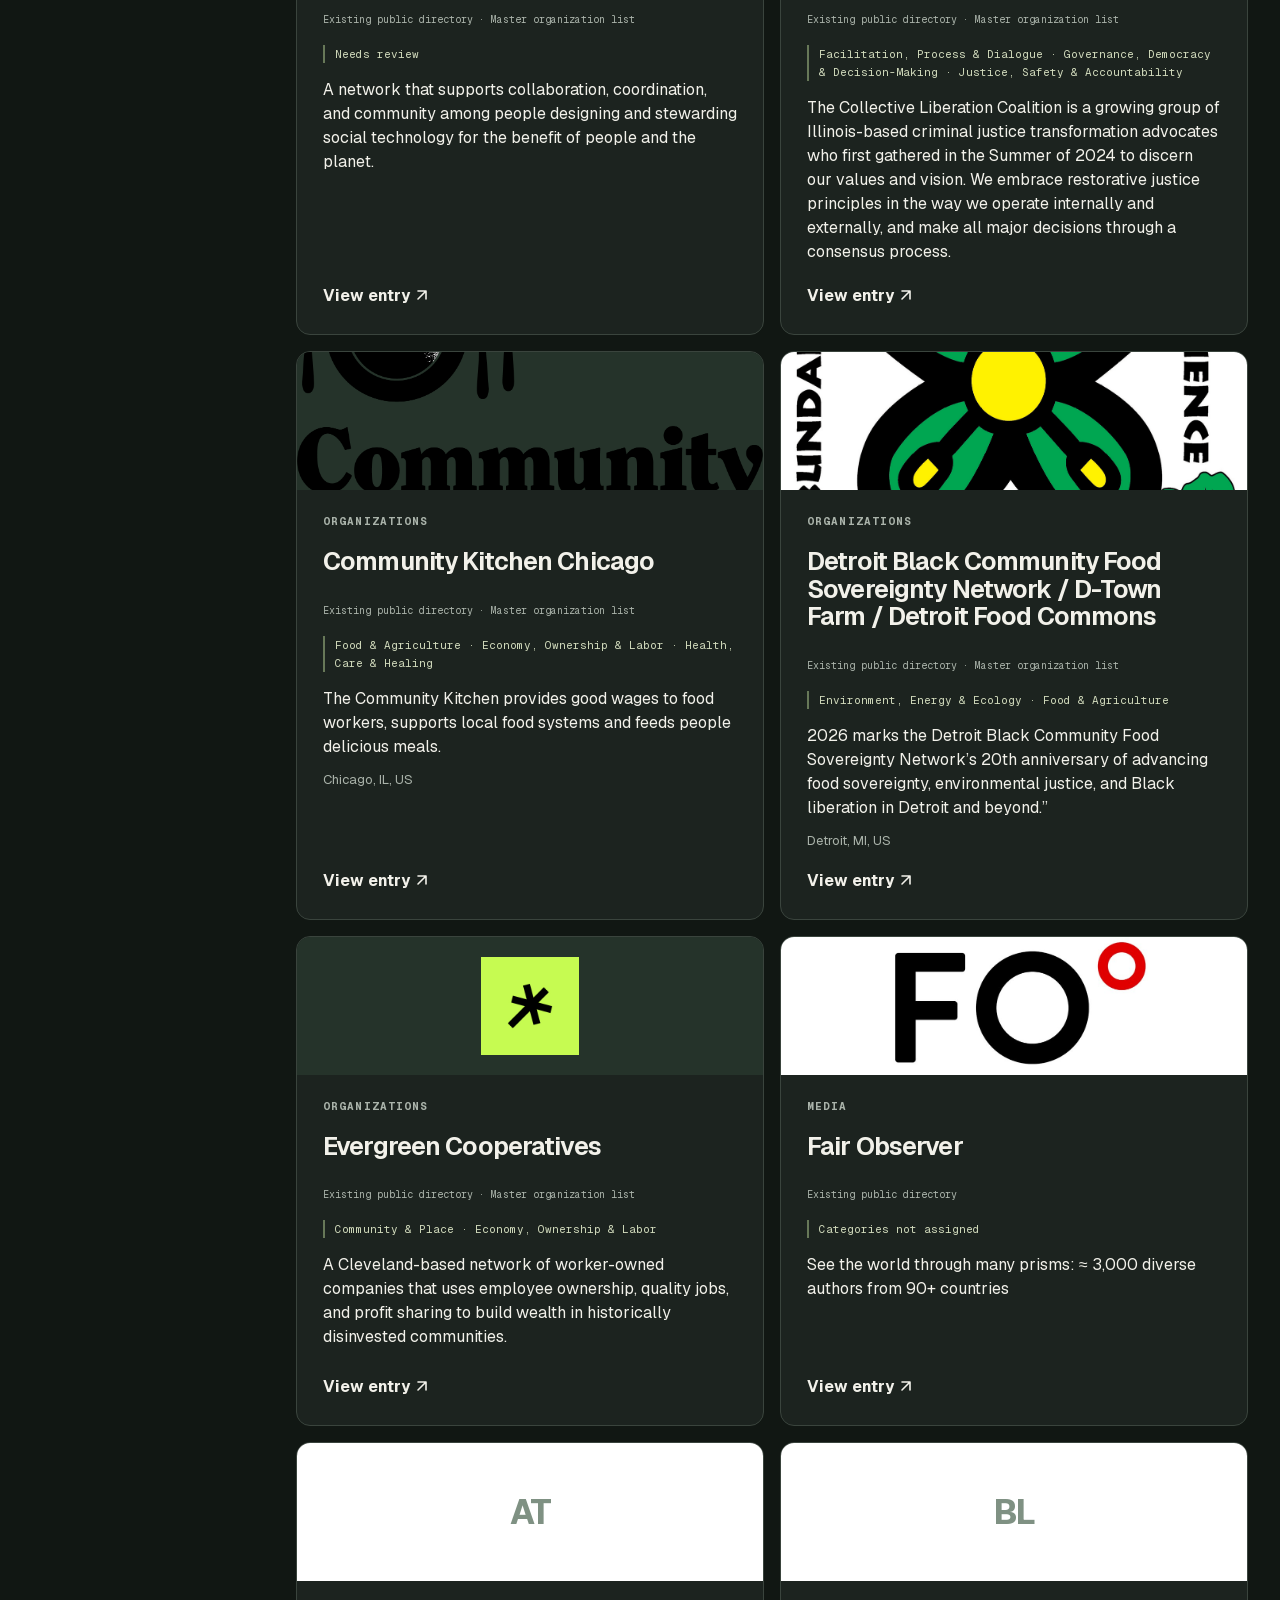
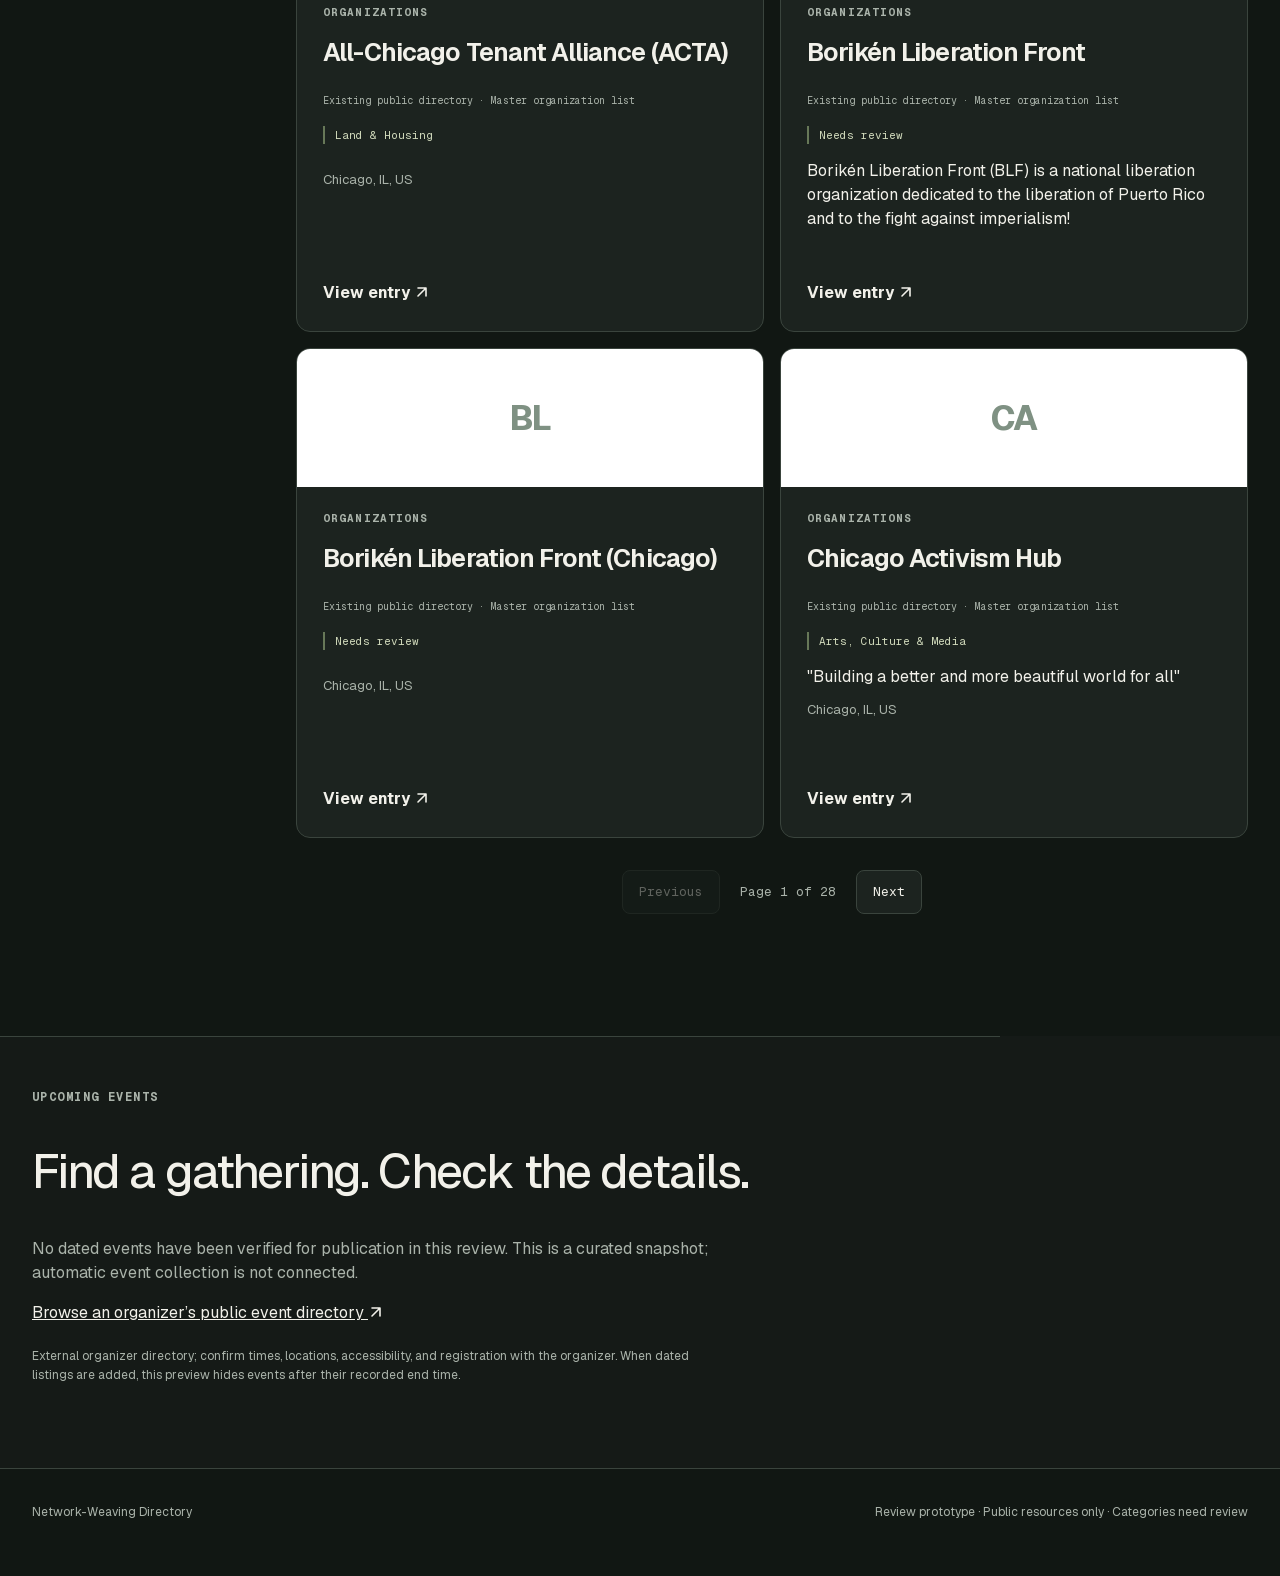
==== commit 6bbcafb8: "Simplify category and summary display labels" ====
--- a/review-2026-10/index.html
+++ b/review-2026-10/index.html
@@ -10,8 +10,8 @@
   <link rel="stylesheet" href="../styles.css">
   <link rel="stylesheet" href="../match.css?v=mobile-20261016">
   <script defer src="../vendor/leaflet/leaflet.js"></script>
-  <script defer src="./app.js?v=illustrated-focus-20261031"></script>
-  <link rel="stylesheet" href="./review.css?v=illustrated-focus-20261031">
+  <script defer src="./app.js?v=label-cleanup-20261031"></script>
+  <link rel="stylesheet" href="./review.css?v=label-cleanup-20261031">
 </head>
 <body>
   <div class="shell">
@@ -32,13 +32,13 @@
           <div id="focus-results" class="focus-results"></div>
         </section>
         <div id="lenses" class="lenses" aria-label="Broad lenses"></div>
-        <p class="mapping-note">Five broad lenses are a proposed front door. AI-suggested entry categories are provisional and may overlap.</p>
+        <p class="mapping-note">Five broad lenses are a proposed front door. Entry categories are provisional and may overlap.</p>
         <form id="hero-search" class="hero-search" action="#/directory">
           <label for="search">SEARCH THE DIRECTORY</label>
           <div class="hero-search-row"><input id="search" type="search" placeholder="Names, places, movements, or methods" autocomplete="off"><button type="submit">Explore <span aria-hidden="true"><svg class="direction-icon" width="16" height="16" viewBox="0 0 16 16" fill="none" stroke="currentColor" stroke-width="1.6" stroke-linecap="round" stroke-linejoin="round" aria-hidden="true" focusable="false"><path d="M4 12 12 4M4 4h8v8"/></svg></span></button></div>
         </form>
         <p class="merge-note">Browse the combined public directory. Entries can belong to more than one source; source filters preserve those overlaps. <a href="./directory-review.csv" download>Download the review CSV <svg class="direction-icon" width="16" height="16" viewBox="0 0 16 16" fill="none" stroke="currentColor" stroke-width="1.6" stroke-linecap="round" stroke-linejoin="round" aria-hidden="true" focusable="false"><path d="M4 12 12 4M4 4h8v8"/></svg></a></p>
-        <details class="about-taxonomy"><summary>How the categories work</summary><p>Use a broad lens, search directly, or open a detailed domain. The 13 detailed domains remain available; no sequence of clicks is required. Individual category assignments are AI suggestions for review, not approved classifications.</p><p>Original tags remain visible on each entry. Domain, transformation, framework, practice, and place are different dimensions; this preview adds domain and broad-lens suggestions only.</p></details>
+        <details class="about-taxonomy"><summary>How the categories work</summary><p>Use a broad lens, search directly, or open a detailed domain. The 13 detailed domains remain available; no sequence of clicks is required. Individual category assignments are provisional and need review; they are not approved classifications.</p><p>Original tags remain visible on each entry. Domain, transformation, framework, practice, and place are different dimensions; this preview adds domain and broad-lens suggestions only.</p></details>
       </section>
 
       <section class="directory" id="directory" aria-labelledby="directory-title">
@@ -51,7 +51,7 @@
         </div>
         <div class="directory-layout">
           <aside class="filters" aria-label="Directory filters">
-            <label>DETAILED DOMAIN · AI SUGGESTION<select id="domain"><option value="">All 13 domains</option></select></label>
+            <label>DETAILED DOMAIN<select id="domain"><option value="">All 13 domains</option></select></label>
             <label>DATA SOURCE<select id="source"><option value="">All sources</option><option value="master-spreadsheet">Master organization list</option><option value="airtable-directory">Airtable Social Justice Directory</option><option value="existing-directory">Existing public directory</option><option value="election-curation">Reviewed election resources</option></select></label>
             <label>FOCUS<select id="focus"><option value="">All public entries</option><option value="election">Election &amp; democracy resources</option></select></label>
             <label>COLLECTION <select id="kind"><option value="">All collections</option></select></label>
